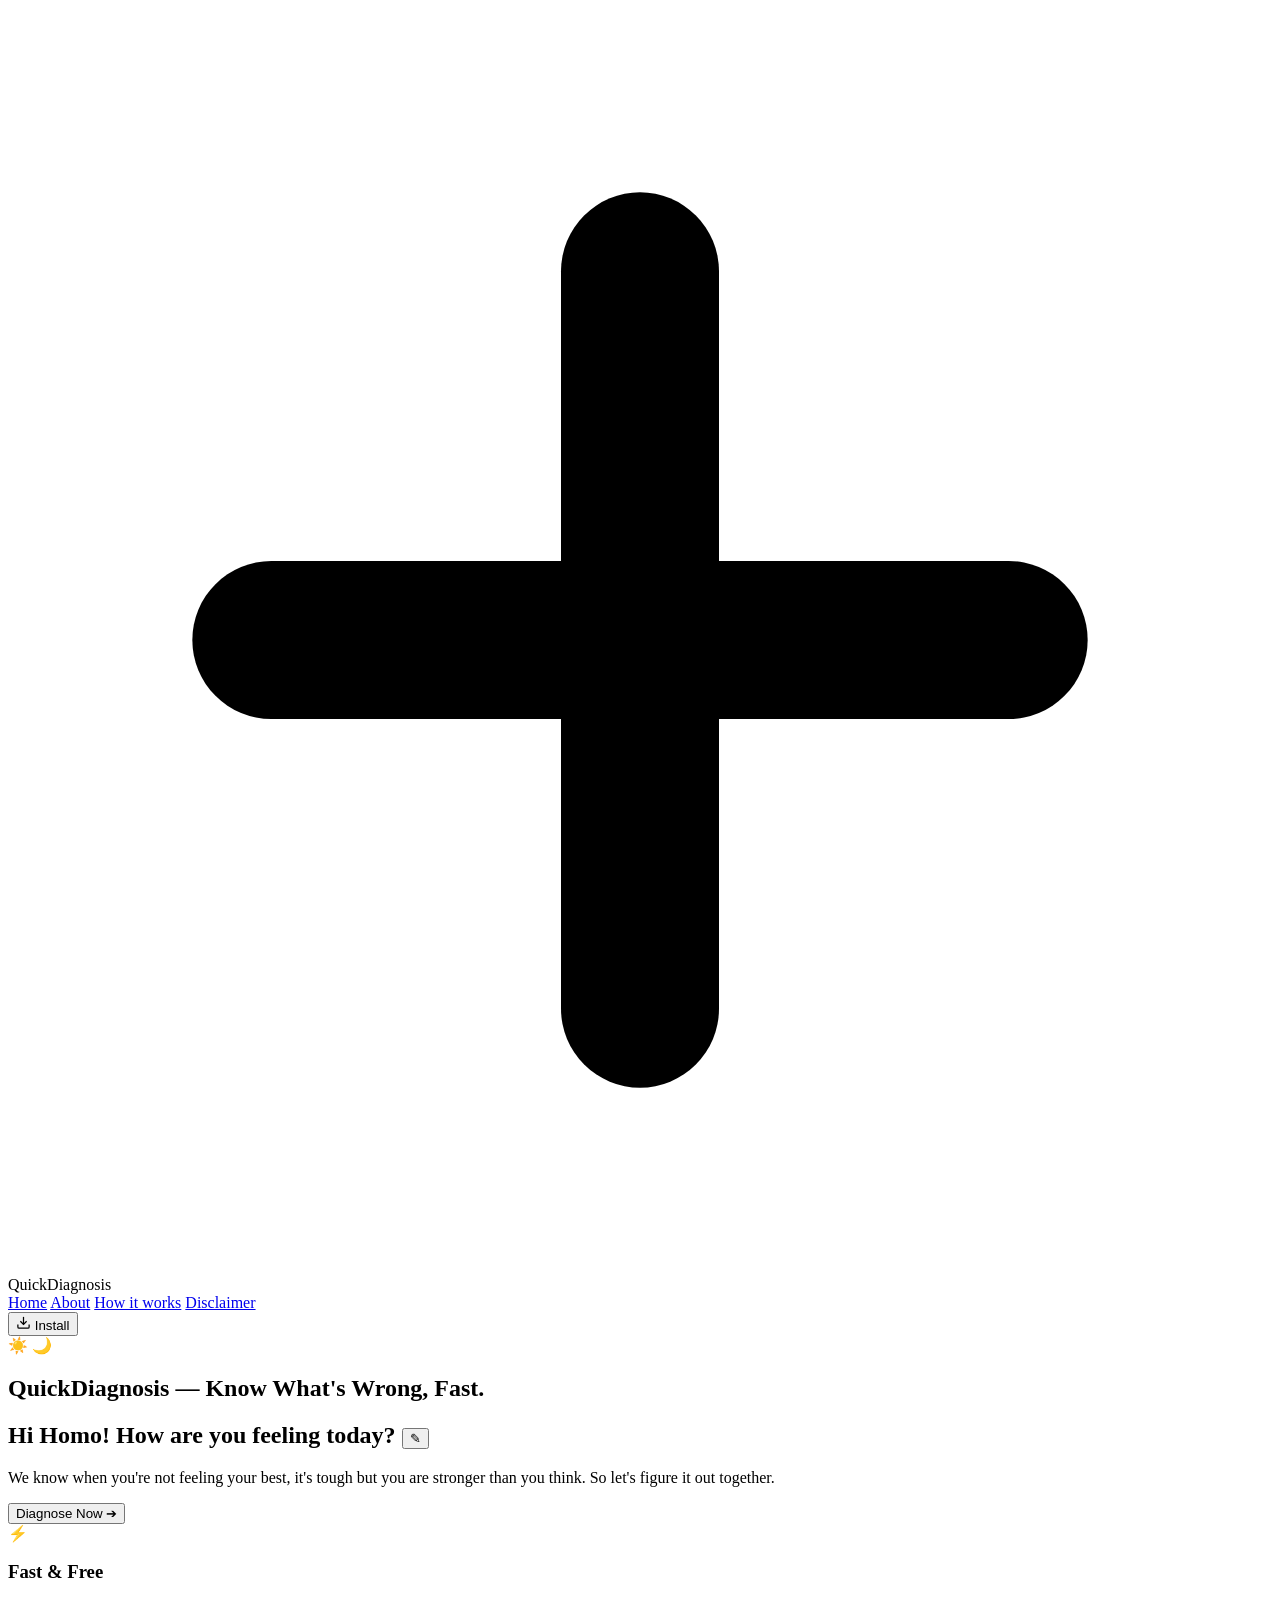
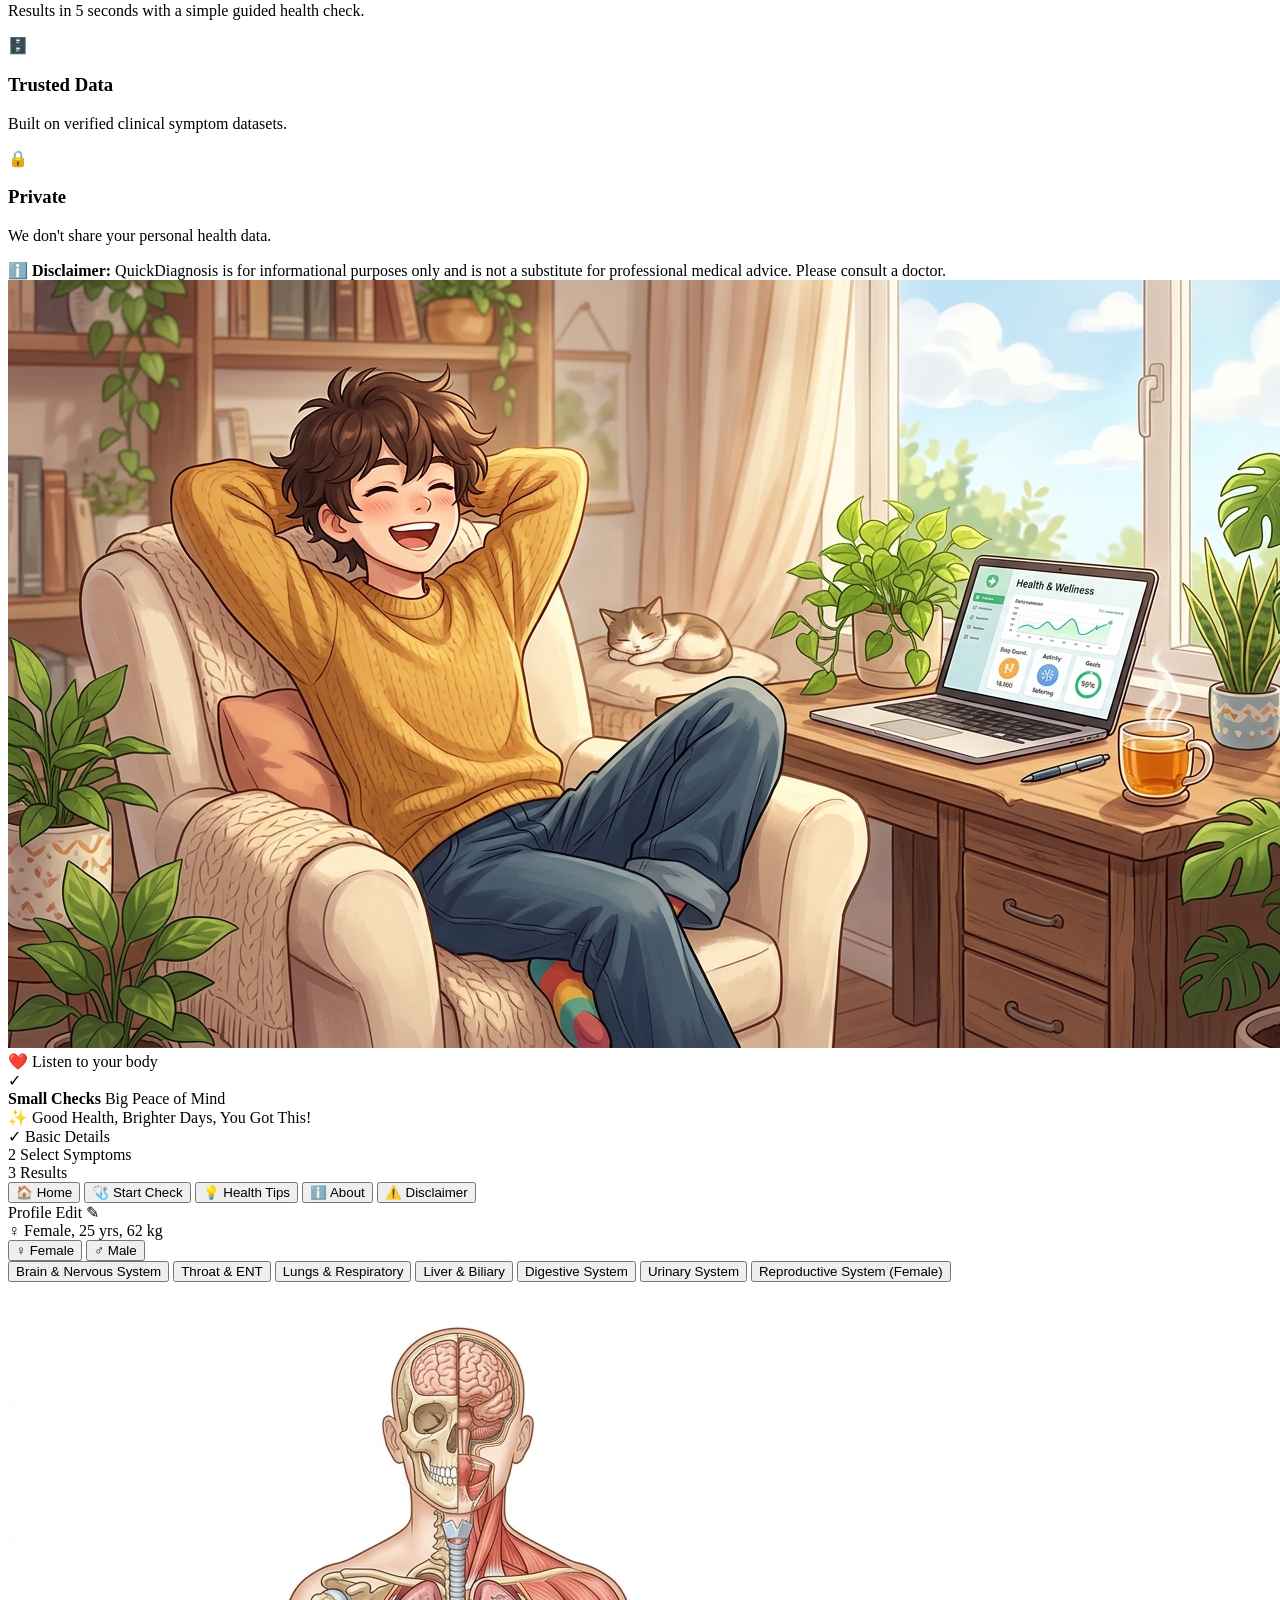
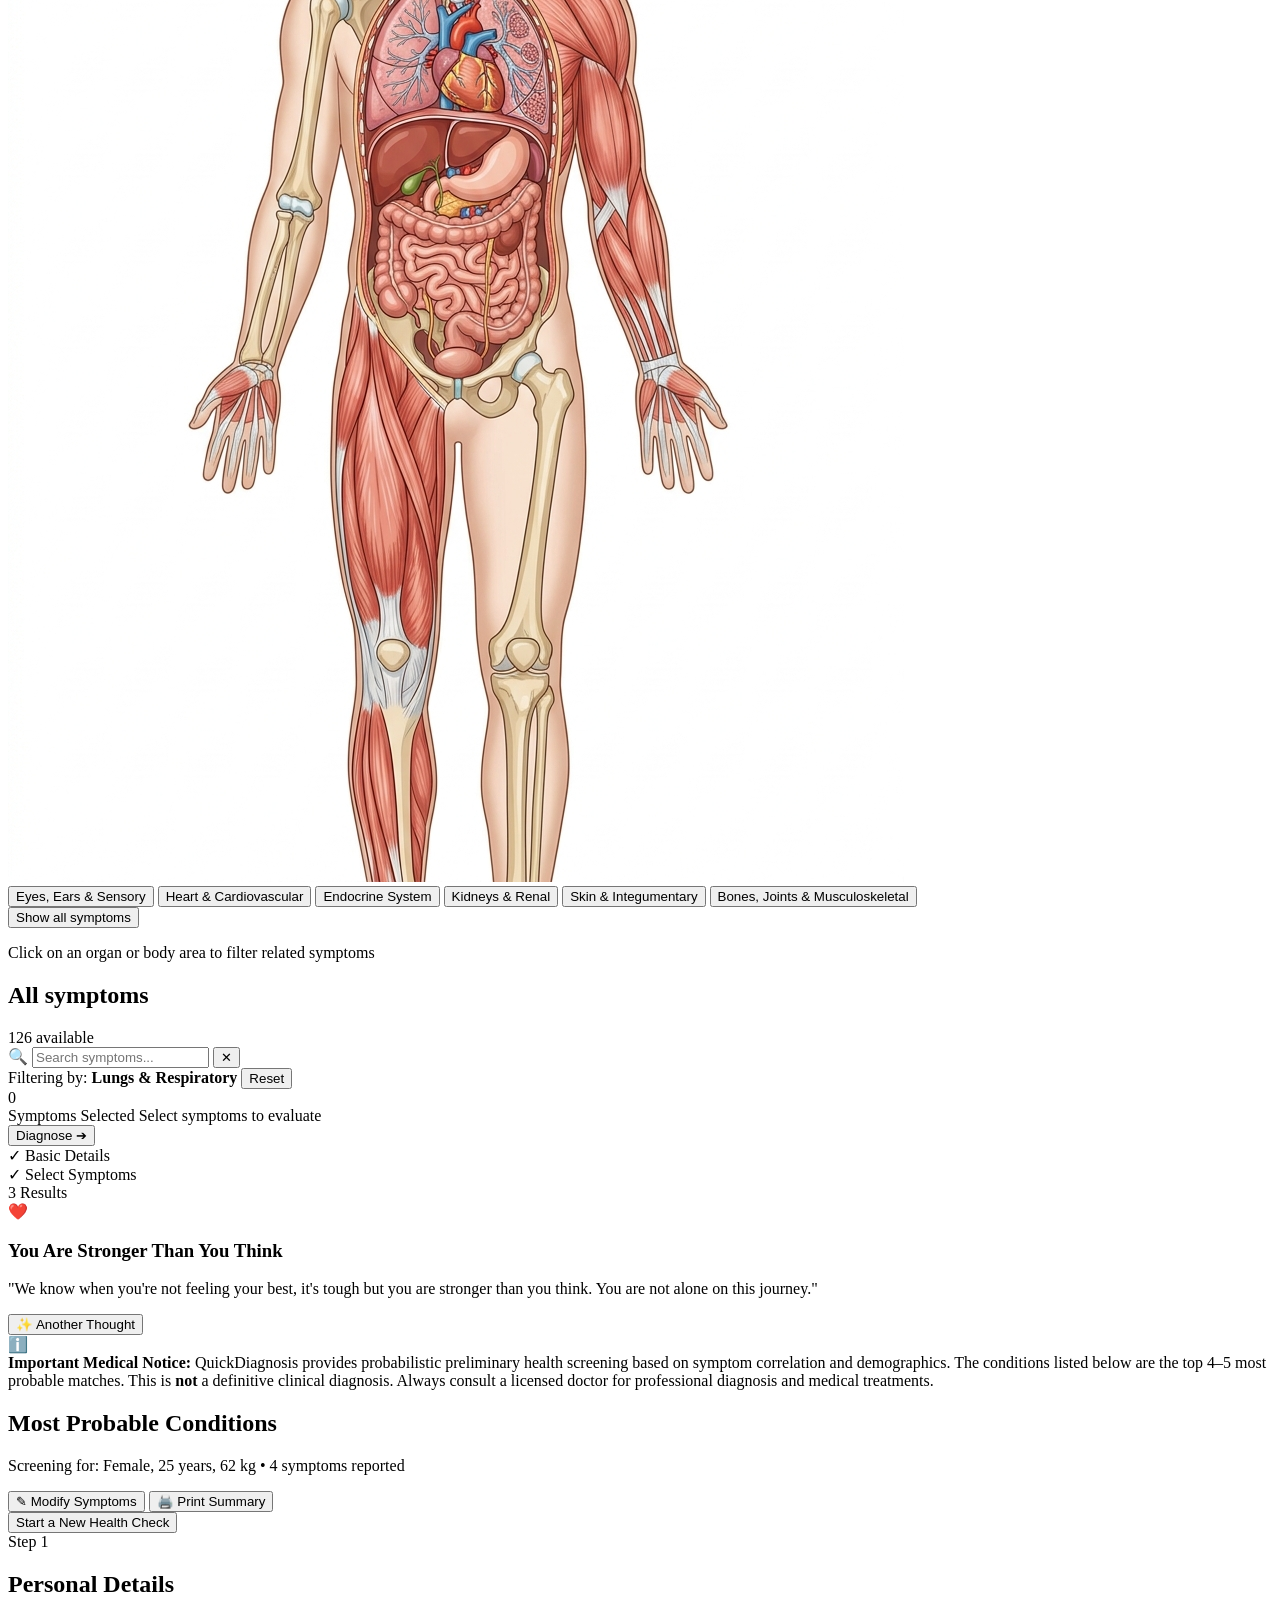
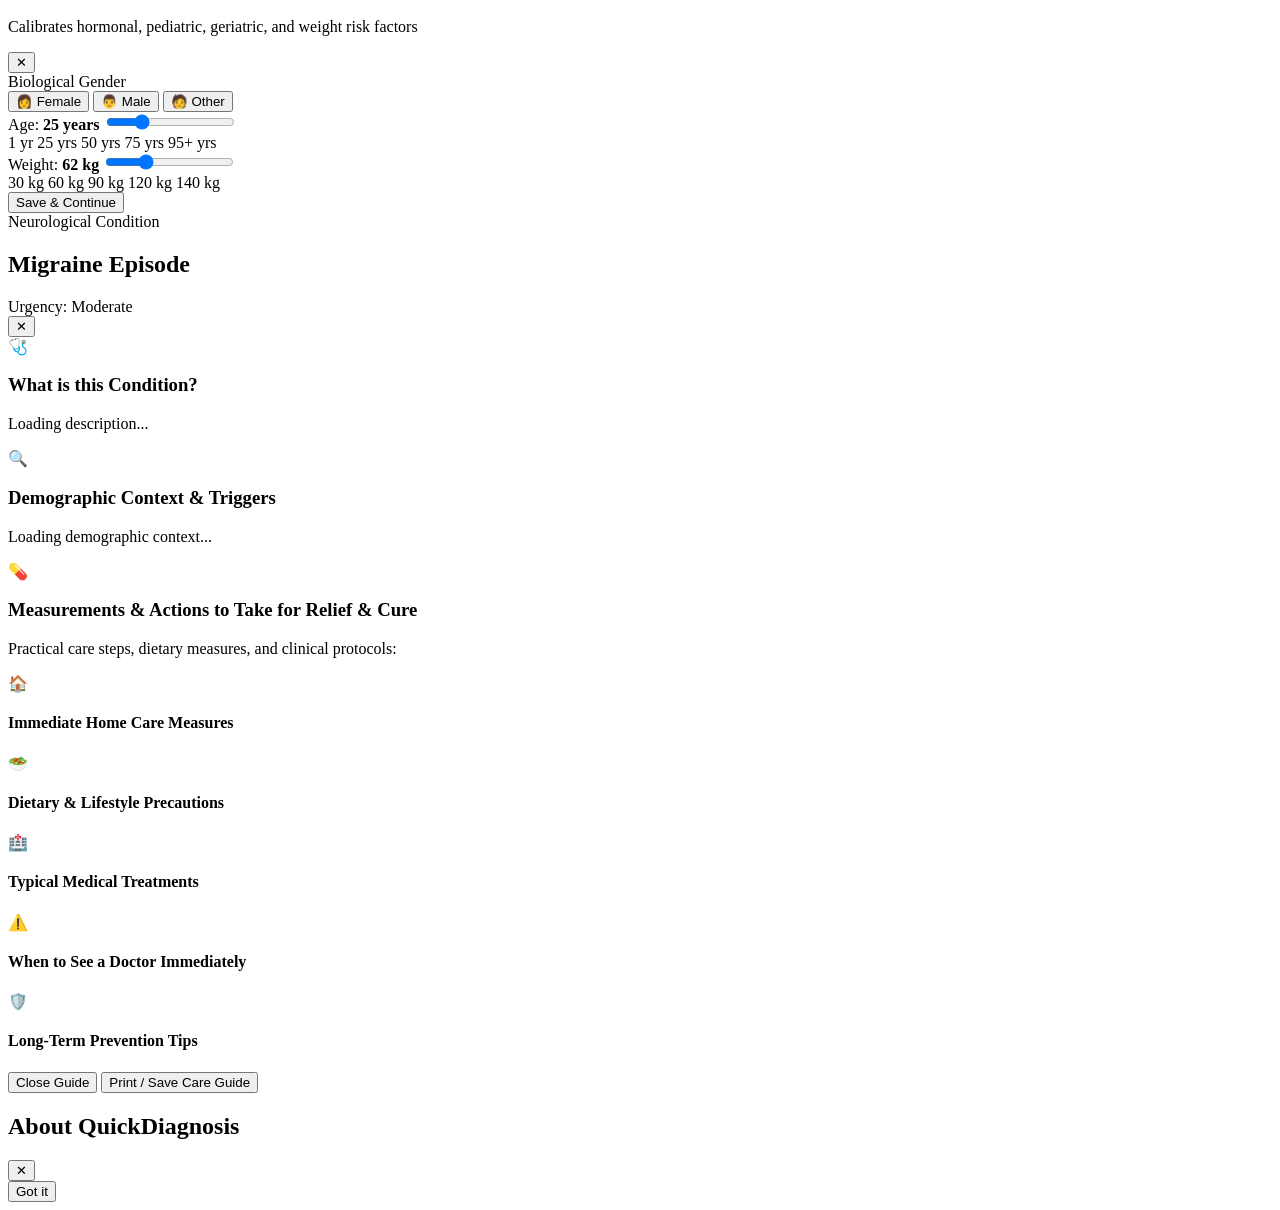
==== templates/index.html @ df9e4872 "Add files via upload" ====
<!DOCTYPE html>
<html lang="en" data-theme="light">
<head>
  <meta charset="UTF-8">
  <meta name="viewport" content="width=device-width, initial-scale=1.0, maximum-scale=5.0">
  <meta http-equiv="X-UA-Compatible" content="ie=edge">
  
  <title>QuickDiagnosis — Know What's Wrong, Fast.</title>
  <meta name="description" content="QuickDiagnosis is an intelligent medical diagnosis app. Interactive anatomical human body, guided symptom selection, and top probable health insights.">
  
  <!-- PWA & Mobile Web Capabilities -->
  <link rel="manifest" href="/manifest.json">
  <meta name="theme-color" content="#2563eb">
  <meta name="apple-mobile-web-app-capable" content="yes">
  <meta name="apple-mobile-web-app-status-bar-style" content="default">
  <link rel="apple-touch-icon" href="/static/icons/icon-192.png">
  <link rel="icon" type="image/svg+xml" href="/static/icons/icon.svg">

  <!-- Clean Modern Google Fonts -->
  <link rel="preconnect" href="https://fonts.googleapis.com">
  <link rel="preconnect" href="https://fonts.gstatic.com" crossorigin>
  <link href="https://fonts.googleapis.com/css2?family=Plus+Jakarta+Sans:wght@400;500;600;700;800&family=Outfit:wght@500;600;700;800&display=swap" rel="stylesheet">

  <!-- Core Stylesheet -->
  <link rel="stylesheet" href="/static/css/style.css">
</head>
<body>

  <!-- =========================================================================
       GLOBAL APP HEADER & NAVBAR (Matches top bar in screenshot)
       ========================================================================= -->
  <header class="app-navbar" id="app-navbar">
    <div class="navbar-inner">
      
      <!-- Brand Logo -->
      <div class="brand-group" onclick="app.showWelcomeView()">
        <div class="brand-cross">
          <svg viewBox="0 0 24 24" fill="none" stroke="currentColor" stroke-width="3" stroke-linecap="round" stroke-linejoin="round">
            <line x1="12" y1="5" x2="12" y2="19"></line>
            <line x1="5" y1="12" x2="19" y2="12"></line>
          </svg>
        </div>
        <span class="brand-name">QuickDiagnosis</span>
      </div>

      <!-- Navigation Links (Centered) -->
      <nav class="nav-links-centered" id="nav-links">
        <a href="#home" class="nav-link active" onclick="app.showWelcomeView(); return false;">Home</a>
        <a href="#about" class="nav-link" onclick="app.showInfoModal('about'); return false;">About</a>
        <a href="#how" class="nav-link" onclick="app.showInfoModal('how'); return false;">How it works</a>
        <a href="#disclaimer" class="nav-link" onclick="app.showInfoModal('disclaimer'); return false;">Disclaimer</a>
      </nav>

      <!-- Right Actions: PWA Install & Theme Switcher (Sun / Moon) -->
      <div class="nav-actions">
        <button id="pwa-install-btn" class="pwa-badge-btn hidden" aria-label="Install App">
          <svg viewBox="0 0 24 24" fill="none" stroke="currentColor" stroke-width="2" width="15" height="15">
            <path d="M21 15v4a2 2 0 0 1-2 2H5a2 2 0 0 1-2-2v-4"/>
            <polyline points="7 10 12 15 17 10"/>
            <line x1="12" y1="15" x2="12" y2="3"/>
          </svg>
          <span>Install</span>
        </button>

        <!-- Theme Toggle Pill: Sun / Moon (Matches screenshot toggle) -->
        <div class="theme-toggle-pill" id="theme-toggle" onclick="app.toggleTheme()" title="Switch Light / Dark Theme">
          <span class="toggle-icon sun-icon">☀️</span>
          <span class="toggle-icon moon-icon">🌙</span>
          <div class="toggle-slider"></div>
        </div>
      </div>

    </div>
  </header>

  <!-- =========================================================================
       VIEW 1: LANDING / WELCOME HERO (Matches Top-Left / Top-Right of Screenshot)
       ========================================================================= -->
  <section class="view-panel" id="view-welcome">
    <div class="hero-screen-container">
      
      <!-- Left Column: Copy, Greeting, Diagnose Button, Feature Cards & Disclaimer -->
      <div class="hero-left-col">
        
        <h1 class="hero-heading">
          <span class="heading-line1">QuickDiagnosis —</span>
          <span class="heading-line2">Know What's Wrong, Fast.</span>
        </h1>

        <div class="hero-greeting-block">
          <h2 class="hero-greeting-title">
            Hi <span id="user-display-name">there</span>! How are you feeling today?
            <button class="name-edit-icon" onclick="app.promptUserName()" title="Edit Name">✎</button>
          </h2>
          <p class="hero-empathetic-text">
            We know when you're not feeling your best, it's tough but you are stronger than you think. 
            So let's figure it out together.
          </p>
        </div>

        <div class="hero-cta-row">
          <button class="btn btn-hero-cta" onclick="app.startDiagnosis()">
            <span>Diagnose Now</span>
            <span class="cta-arrow">➔</span>
          </button>
        </div>

        <!-- 3 Feature Cards (⚡ Fast & Free | 🗄️ Trusted Data | 🔒 Private) -->
        <div class="feature-cards-row">
          <div class="feat-card">
            <div class="feat-icon-badge yellow-accent">⚡</div>
            <div class="feat-info">
              <h3 class="feat-title">Fast & Free</h3>
              <p class="feat-desc">Results in 5 seconds with a simple guided health check.</p>
            </div>
          </div>

          <div class="feat-card">
            <div class="feat-icon-badge blue-accent">🗄️</div>
            <div class="feat-info">
              <h3 class="feat-title">Trusted Data</h3>
              <p class="feat-desc">Built on verified clinical symptom datasets.</p>
            </div>
          </div>

          <div class="feat-card">
            <div class="feat-icon-badge teal-accent">🔒</div>
            <div class="feat-info">
              <h3 class="feat-title">Private</h3>
              <p class="feat-desc">We don't share your personal health data.</p>
            </div>
          </div>
        </div>

        <!-- Bottom Disclaimer Strip -->
        <div class="hero-disclaimer-strip">
          <span class="disclaimer-info-icon">ℹ️</span>
          <span><strong>Disclaimer:</strong> QuickDiagnosis is for informational purposes only and is not a substitute for professional medical advice. Please consult a doctor.</span>
        </div>

      </div>

      <!-- Right Column: Resting Person Illustration Card with Floating Badge Pills -->
      <div class="hero-right-col">
        <div class="hero-artwork-card">
          <img src="/static/images/hero_character.jpg" alt="Relaxed cheerful person resting at sunny desk by window" class="hero-artwork-img" id="hero-img">

          <!-- Floating Badges Matching Screenshot -->
          <div class="floating-badge top-right-badge">
            <span class="badge-emoji">❤️</span>
            <span class="badge-text">Listen to your body</span>
          </div>

          <div class="floating-badge bottom-left-badge">
            <span class="badge-check">✓</span>
            <div class="badge-multi-text">
              <strong>Small Checks</strong>
              <span>Big Peace of Mind</span>
            </div>
          </div>

          <!-- Window Card Affirmation Pill -->
          <div class="floating-badge window-quote-badge">
            <span class="quote-sparkle">✨</span>
            <span>Good Health, Brighter Days, You Got This!</span>
          </div>
        </div>
      </div>

    </div>
  </section>

  <!-- =========================================================================
       VIEW 2: DIAGNOSIS WORKSPACE (Matches Bottom-Left / Bottom-Right of Screenshot)
       ========================================================================= -->
  <section class="view-panel hidden" id="view-diagnosis">
    
    <!-- Top Stepper Bar (✓ Basic Details | 2 Select Symptoms | 3 Results) -->
    <div class="workspace-stepper-bar">
      <div class="stepper-track">
        <div class="step-node completed" id="nav-step-1" onclick="app.openBasicDetailsModal()">
          <span class="step-num">✓</span>
          <span class="step-text">Basic Details</span>
        </div>
        <div class="step-connector active" id="connector-1"></div>
        <div class="step-node active" id="nav-step-2">
          <span class="step-num">2</span>
          <span class="step-text">Select Symptoms</span>
        </div>
        <div class="step-connector" id="connector-2"></div>
        <div class="step-node" id="nav-step-3">
          <span class="step-num">3</span>
          <span class="step-text">Results</span>
        </div>
      </div>
    </div>

    <!-- 3-Column Dashboard Grid -->
    <div class="diagnosis-dashboard-layout">
      
      <!-- COLUMN 1: Left Navigation Menu (Matches screenshot) -->
      <aside class="sidebar-menu-col">
        <nav class="sidebar-nav">
          <button class="sidebar-item" onclick="app.showWelcomeView()">
            <span class="sb-icon">🏠</span>
            <span class="sb-label">Home</span>
          </button>
          
          <button class="sidebar-item active" onclick="app.showDiagnosisView()">
            <span class="sb-icon">🩺</span>
            <span class="sb-label">Start Check</span>
          </button>

          <button class="sidebar-item" onclick="app.showHealthTipsModal()">
            <span class="sb-icon">💡</span>
            <span class="sb-label">Health Tips</span>
          </button>

          <button class="sidebar-item" onclick="app.showInfoModal('about')">
            <span class="sb-icon">ℹ️</span>
            <span class="sb-label">About</span>
          </button>

          <button class="sidebar-item" onclick="app.showInfoModal('disclaimer')">
            <span class="sb-icon">⚠️</span>
            <span class="sb-label">Disclaimer</span>
          </button>
        </nav>

        <!-- Patient Demographics Pill in Sidebar -->
        <div class="sidebar-patient-summary" onclick="app.openBasicDetailsModal()" title="Click to change age, gender, or weight">
          <div class="patient-summary-header">
            <span class="summary-title">Profile</span>
            <span class="edit-link">Edit ✎</span>
          </div>
          <div class="patient-summary-values">
            <span id="sb-patient-gender">♀ Female</span>,
            <span id="sb-patient-age">25 yrs</span>,
            <span id="sb-patient-weight">62 kg</span>
          </div>
        </div>
      </aside>

      <!-- COLUMN 2: Center Anatomical Body with Callout Pin Badges -->
      <main class="anatomy-center-col">
        
        <!-- Gender Segmented Toggle (♀ Female | ♂ Male) -->
        <div class="gender-segmented-control">
          <button class="gender-tab active" id="tab-female" onclick="app.setGender('female')">
            <span>♀</span>
            <span>Female</span>
          </button>
          <button class="gender-tab" id="tab-male" onclick="app.setGender('male')">
            <span>♂</span>
            <span>Male</span>
          </button>
        </div>

        <!-- Anatomical Figure Stage with Left & Right Callout Tags -->
        <div class="anatomy-figure-stage" id="anatomy-stage">
          
          <!-- LEFT CALLOUT TAGS (Points to organs) -->
          <div class="callout-column callouts-left">
            <button class="organ-tag" data-system="nervous" onclick="app.filterBySystem('nervous')">
              <span>Brain &amp; Nervous System</span>
              <span class="tag-pin"></span>
            </button>

            <button class="organ-tag" data-system="throat_ent" onclick="app.filterBySystem('throat_ent')">
              <span>Throat &amp; ENT</span>
              <span class="tag-pin"></span>
            </button>

            <button class="organ-tag" data-system="respiratory" onclick="app.filterBySystem('respiratory')">
              <span>Lungs &amp; Respiratory</span>
              <span class="tag-pin"></span>
            </button>

            <button class="organ-tag" data-system="liver_biliary" onclick="app.filterBySystem('liver_biliary')">
              <span>Liver &amp; Biliary</span>
              <span class="tag-pin"></span>
            </button>

            <button class="organ-tag" data-system="digestive" onclick="app.filterBySystem('digestive')">
              <span>Digestive System</span>
              <span class="tag-pin"></span>
            </button>

            <button class="organ-tag" data-system="urinary" onclick="app.filterBySystem('urinary')">
              <span>Urinary System</span>
              <span class="tag-pin"></span>
            </button>

            <button class="organ-tag" data-system="reproductive" onclick="app.filterBySystem('reproductive')">
              <span id="repr-tag-label">Reproductive System (Female)</span>
              <span class="tag-pin"></span>
            </button>
          </div>

          <!-- CENTER MEDICAL ANATOMICAL ILLUSTRATION -->
          <div class="anatomy-image-wrapper">
            <img src="/static/images/anatomy_body.jpg" alt="Human Medical Anatomical Model with Organs, Skeleton and Muscles" class="anatomy-body-img" id="anatomy-body-img">
            
            <!-- Interactive Hotspot Overlays on Image -->
            <div class="body-click-target target-head" onclick="app.filterBySystem('nervous')" title="Brain & Head"></div>
            <div class="body-click-target target-chest" onclick="app.filterBySystem('respiratory')" title="Lungs & Respiratory"></div>
            <div class="body-click-target target-heart" onclick="app.filterBySystem('cardiovascular')" title="Heart & Cardiovascular"></div>
            <div class="body-click-target target-stomach" onclick="app.filterBySystem('digestive')" title="Digestive System"></div>
            <div class="body-click-target target-abdomen" onclick="app.filterBySystem('liver_biliary')" title="Liver & Biliary"></div>
            <div class="body-click-target target-pelvis" onclick="app.filterBySystem('urinary')" title="Urinary System"></div>
            <div class="body-click-target target-joints" onclick="app.filterBySystem('musculoskeletal')" title="Bones & Joints"></div>
          </div>

          <!-- RIGHT CALLOUT TAGS (Points to organs) -->
          <div class="callout-column callouts-right">
            <button class="organ-tag" data-system="sensory" onclick="app.filterBySystem('sensory')">
              <span class="tag-pin pin-left"></span>
              <span>Eyes, Ears &amp; Sensory</span>
            </button>

            <button class="organ-tag" data-system="cardiovascular" onclick="app.filterBySystem('cardiovascular')">
              <span class="tag-pin pin-left"></span>
              <span>Heart &amp; Cardiovascular</span>
            </button>

            <button class="organ-tag" data-system="endocrine" onclick="app.filterBySystem('endocrine')">
              <span class="tag-pin pin-left"></span>
              <span>Endocrine System</span>
            </button>

            <button class="organ-tag" data-system="kidneys_renal" onclick="app.filterBySystem('kidneys_renal')">
              <span class="tag-pin pin-left"></span>
              <span>Kidneys &amp; Renal</span>
            </button>

            <button class="organ-tag" data-system="skin" onclick="app.filterBySystem('skin')">
              <span class="tag-pin pin-left"></span>
              <span>Skin &amp; Integumentary</span>
            </button>

            <button class="organ-tag" data-system="musculoskeletal" onclick="app.filterBySystem('musculoskeletal')">
              <span class="tag-pin pin-left"></span>
              <span>Bones, Joints &amp; Musculoskeletal</span>
            </button>
          </div>

        </div>

        <!-- Bottom Action Button & Subtitle (Matches screenshot) -->
        <div class="anatomy-bottom-actions">
          <button class="btn btn-show-all" onclick="app.showAllSymptoms()">
            Show all symptoms
          </button>
          <p class="anatomy-hint-text">
            Click on an organ or body area to filter related symptoms
          </p>
        </div>

      </main>

      <!-- COLUMN 3: Right Sidebar — Symptoms Catalog, Search & Accordions -->
      <aside class="symptoms-catalog-col">
        
        <!-- Header: Title & Total Count (Matches screenshot) -->
        <div class="catalog-header-row">
          <h2 class="catalog-title">All symptoms</h2>
          <span class="available-count-tag" id="total-symptoms-count">126 available</span>
        </div>

        <!-- Search Bar with Magnifying Glass -->
        <div class="symptom-search-box">
          <span class="search-glass-icon">🔍</span>
          <input type="text" id="symptom-search-input" placeholder="Search symptoms..." oninput="app.onSearchInput(this.value)">
          <button class="clear-search-btn hidden" id="clear-search-btn" onclick="app.clearSearch()">✕</button>
        </div>

        <!-- Active Filter Indicator if Organ is Selected -->
        <div class="filter-active-bar hidden" id="filter-active-bar">
          <span>Filtering by: <strong id="filter-system-name">Lungs &amp; Respiratory</strong></span>
          <button class="reset-filter-link" onclick="app.showAllSymptoms()">Reset</button>
        </div>

        <!-- Accordions Container (General, Skin, Respiratory, etc.) -->
        <div class="symptom-accordions-list" id="symptom-accordions-list">
          <!-- Dynamically populated via app.js -->
        </div>

        <!-- Sticky Bottom Selected Counter & Analyze Button -->
        <div class="selected-summary-drawer" id="selected-summary-drawer">
          <div class="drawer-left">
            <span class="drawer-count-badge" id="selected-count-badge">0</span>
            <div class="drawer-count-text">
              <span class="bold">Symptoms Selected</span>
              <span class="drawer-hint">Select symptoms to evaluate</span>
            </div>
          </div>
          <button class="btn btn-analyze-now" id="btn-analyze" onclick="app.submitDiagnosis()">
            <span>Diagnose</span>
            <span>➔</span>
          </button>
        </div>

      </aside>

    </div>
  </section>

  <!-- =========================================================================
       VIEW 3: RESULTS (Top 4-5 Probable Diseases)
       ========================================================================= -->
  <section class="view-panel hidden" id="view-results">
    <div class="results-screen-wrapper">
      
      <!-- Stepper at Top of Results -->
      <div class="workspace-stepper-bar">
        <div class="stepper-track">
          <div class="step-node completed" onclick="app.openBasicDetailsModal()">
            <span class="step-num">✓</span>
            <span class="step-text">Basic Details</span>
          </div>
          <div class="step-connector completed"></div>
          <div class="step-node completed" onclick="app.showDiagnosisView()">
            <span class="step-num">✓</span>
            <span class="step-text">Select Symptoms</span>
          </div>
          <div class="step-connector active"></div>
          <div class="step-node active">
            <span class="step-num">3</span>
            <span class="step-text">Results</span>
          </div>
        </div>
      </div>

      <!-- Empathetic Motivational Banner -->
      <div class="motivational-card-banner">
        <div class="motivational-icon-wrap">❤️</div>
        <div class="motivational-copy">
          <h3 class="motivational-title">You Are Stronger Than You Think</h3>
          <p class="motivational-quote-text" id="results-quote-text">
            "We know when you're not feeling your best, it's tough but you are stronger than you think. You are not alone on this journey."
          </p>
        </div>
        <button class="btn btn-ghost-affirmation" onclick="app.refreshAffirmation()">
          ✨ Another Thought
        </button>
      </div>

      <!-- Medical Disclaimer Notice -->
      <div class="medical-alert-banner">
        <span class="alert-symbol">ℹ️</span>
        <div class="alert-desc">
          <strong>Important Medical Notice:</strong>
          <span>
            QuickDiagnosis provides probabilistic preliminary health screening based on symptom correlation and demographics. 
            The conditions listed below are the top 4–5 most probable matches. This is <strong>not</strong> a definitive clinical diagnosis. 
            Always consult a licensed doctor for professional diagnosis and medical treatments.
          </span>
        </div>
      </div>

      <!-- Results Header & Action Bar -->
      <div class="results-top-bar">
        <div>
          <h2 class="results-main-title">Most Probable Conditions</h2>
          <p class="results-subtitle" id="results-patient-summary">
            Screening for: Female, 25 years, 62 kg • 4 symptoms reported
          </p>
        </div>
        <div class="results-action-buttons">
          <button class="btn btn-secondary-outline" onclick="app.showDiagnosisView()">
            ✎ Modify Symptoms
          </button>
          <button class="btn btn-secondary-outline" onclick="window.print()">
            🖨️ Print Summary
          </button>
        </div>
      </div>

      <!-- Top 4-5 Probable Diseases List -->
      <div class="probable-diseases-grid" id="probable-diseases-grid">
        <!-- Rendered dynamically -->
      </div>

      <!-- Restart Check Button -->
      <div class="results-restart-footer">
        <button class="btn btn-hero-cta" onclick="app.showWelcomeView()">
          <span>Start a New Health Check</span>
        </button>
      </div>

    </div>
  </section>

  <!-- =========================================================================
       MODAL: BASIC DETAILS (Gender, Age, Weight)
       ========================================================================= -->
  <div class="app-modal-backdrop hidden" id="modal-basic-details" role="dialog" aria-modal="true">
    <div class="app-modal-card">
      <div class="modal-card-header">
        <div class="modal-header-info">
          <span class="step-pill">Step 1</span>
          <h2 class="modal-title">Personal Details</h2>
          <p class="modal-subtitle">Calibrates hormonal, pediatric, geriatric, and weight risk factors</p>
        </div>
        <button class="modal-close-cross" onclick="app.closeBasicDetailsModal()">✕</button>
      </div>

      <div class="modal-card-body">
        
        <!-- Biological Gender -->
        <div class="input-field-group">
          <label class="field-label">Biological Gender</label>
          <div class="gender-card-options">
            <button class="gender-opt-btn active" id="modal-gender-female" onclick="app.modalSelectGender('female')">
              <span class="gender-opt-icon">👩</span>
              <span class="gender-opt-title">Female</span>
            </button>
            <button class="gender-opt-btn" id="modal-gender-male" onclick="app.modalSelectGender('male')">
              <span class="gender-opt-icon">👨</span>
              <span class="gender-opt-title">Male</span>
            </button>
            <button class="gender-opt-btn" id="modal-gender-other" onclick="app.modalSelectGender('other')">
              <span class="gender-opt-icon">🧑</span>
              <span class="gender-opt-title">Other</span>
            </button>
          </div>
        </div>

        <!-- Age Picker -->
        <div class="input-field-group">
          <label class="field-label">Age: <strong class="accent-val" id="modal-age-display">25 years</strong></label>
          <input type="range" id="modal-age-range" min="1" max="95" value="25" class="styled-range-input" oninput="app.modalOnAgeChange(this.value)">
          <div class="range-milestones">
            <span>1 yr</span>
            <span>25 yrs</span>
            <span>50 yrs</span>
            <span>75 yrs</span>
            <span>95+ yrs</span>
          </div>
        </div>

        <!-- Weight Picker -->
        <div class="input-field-group">
          <label class="field-label">Weight: <strong class="accent-val" id="modal-weight-display">62 kg</strong></label>
          <input type="range" id="modal-weight-range" min="30" max="140" value="62" class="styled-range-input" oninput="app.modalOnWeightChange(this.value)">
          <div class="range-milestones">
            <span>30 kg</span>
            <span>60 kg</span>
            <span>90 kg</span>
            <span>120 kg</span>
            <span>140 kg</span>
          </div>
        </div>

      </div>

      <div class="modal-card-footer">
        <button class="btn btn-hero-cta" onclick="app.saveBasicDetailsModal()">
          <span>Save &amp; Continue</span>
        </button>
      </div>
    </div>
  </div>

  <!-- =========================================================================
       MODAL: DISEASE IN-DEPTH GUIDE & CURING MEASURES (Core Requirement)
       ========================================================================= -->
  <div class="app-modal-backdrop hidden" id="modal-disease-detail" role="dialog" aria-modal="true">
    <div class="app-modal-card modal-large">
      <div class="modal-card-header">
        <div class="modal-header-info">
          <span class="badge-system-cat" id="detail-category-badge">Neurological Condition</span>
          <h2 class="modal-title" id="detail-disease-name">Migraine Episode</h2>
          <span class="urgency-badge" id="detail-urgency-badge">Urgency: Moderate</span>
        </div>
        <button class="modal-close-cross" onclick="app.closeDiseaseDetailModal()">✕</button>
      </div>

      <div class="modal-card-body scrollable">
        
        <!-- 1. What is this condition? -->
        <div class="guide-block">
          <div class="guide-block-title">
            <span>🩺</span>
            <h3>What is this Condition?</h3>
          </div>
          <p class="guide-text" id="detail-description">
            Loading description...
          </p>
        </div>

        <!-- 2. Demographic Rationale -->
        <div class="guide-block demographic-note-block">
          <div class="guide-block-title">
            <span>🔍</span>
            <h3>Demographic Context &amp; Triggers</h3>
          </div>
          <p class="guide-text" id="detail-demographic-risk">
            Loading demographic context...
          </p>
        </div>

        <!-- 3. Action Pillars for Relief & Curing Measures -->
        <div class="guide-block">
          <div class="guide-block-title">
            <span>💊</span>
            <h3>Measurements &amp; Actions to Take for Relief &amp; Cure</h3>
          </div>
          <p class="guide-subtext" id="detail-overview-text">
            Practical care steps, dietary measures, and clinical protocols:
          </p>

          <div class="cures-grid-2x2">
            
            <!-- Immediate Home Measures -->
            <div class="cure-card home-card">
              <div class="cure-card-head">
                <span>🏠</span>
                <h4>Immediate Home Care Measures</h4>
              </div>
              <ul class="cure-bullets" id="detail-home-list"></ul>
            </div>

            <!-- Dietary & Lifestyle -->
            <div class="cure-card diet-card">
              <div class="cure-card-head">
                <span>🥗</span>
                <h4>Dietary &amp; Lifestyle Precautions</h4>
              </div>
              <ul class="cure-bullets" id="detail-diet-list"></ul>
            </div>

            <!-- Medical Treatments -->
            <div class="cure-card med-card">
              <div class="cure-card-head">
                <span>🏥</span>
                <h4>Typical Medical Treatments</h4>
              </div>
              <ul class="cure-bullets" id="detail-med-list"></ul>
            </div>

            <!-- When to See Doctor (Red Flags) -->
            <div class="cure-card warn-card">
              <div class="cure-card-head">
                <span>⚠️</span>
                <h4>When to See a Doctor Immediately</h4>
              </div>
              <ul class="cure-bullets" id="detail-warn-list"></ul>
            </div>

          </div>

          <!-- Long-term prevention -->
          <div class="prevention-strip">
            <div class="prevention-title">
              <span>🛡️</span>
              <h4>Long-Term Prevention Tips</h4>
            </div>
            <ul class="prevention-bullets" id="detail-prev-list"></ul>
          </div>
        </div>

      </div>

      <div class="modal-card-footer">
        <button class="btn btn-secondary-outline" onclick="app.closeDiseaseDetailModal()">
          Close Guide
        </button>
        <button class="btn btn-hero-cta" onclick="window.print()">
          Print / Save Care Guide
        </button>
      </div>
    </div>
  </div>

  <!-- =========================================================================
       MODAL: ABOUT / HOW IT WORKS / DISCLAIMER
       ========================================================================= -->
  <div class="app-modal-backdrop hidden" id="modal-info" role="dialog" aria-modal="true">
    <div class="app-modal-card">
      <div class="modal-card-header">
        <div class="modal-header-info">
          <h2 class="modal-title" id="info-modal-title">About QuickDiagnosis</h2>
        </div>
        <button class="modal-close-cross" onclick="app.closeInfoModal()">✕</button>
      </div>
      <div class="modal-card-body" id="info-modal-content">
        <!-- Content inserted dynamically -->
      </div>
      <div class="modal-card-footer">
        <button class="btn btn-hero-cta" onclick="app.closeInfoModal()">Got it</button>
      </div>
    </div>
  </div>

  <!-- Core JavaScript -->
  <script src="/static/js/app.js"></script>
</body>
</html>
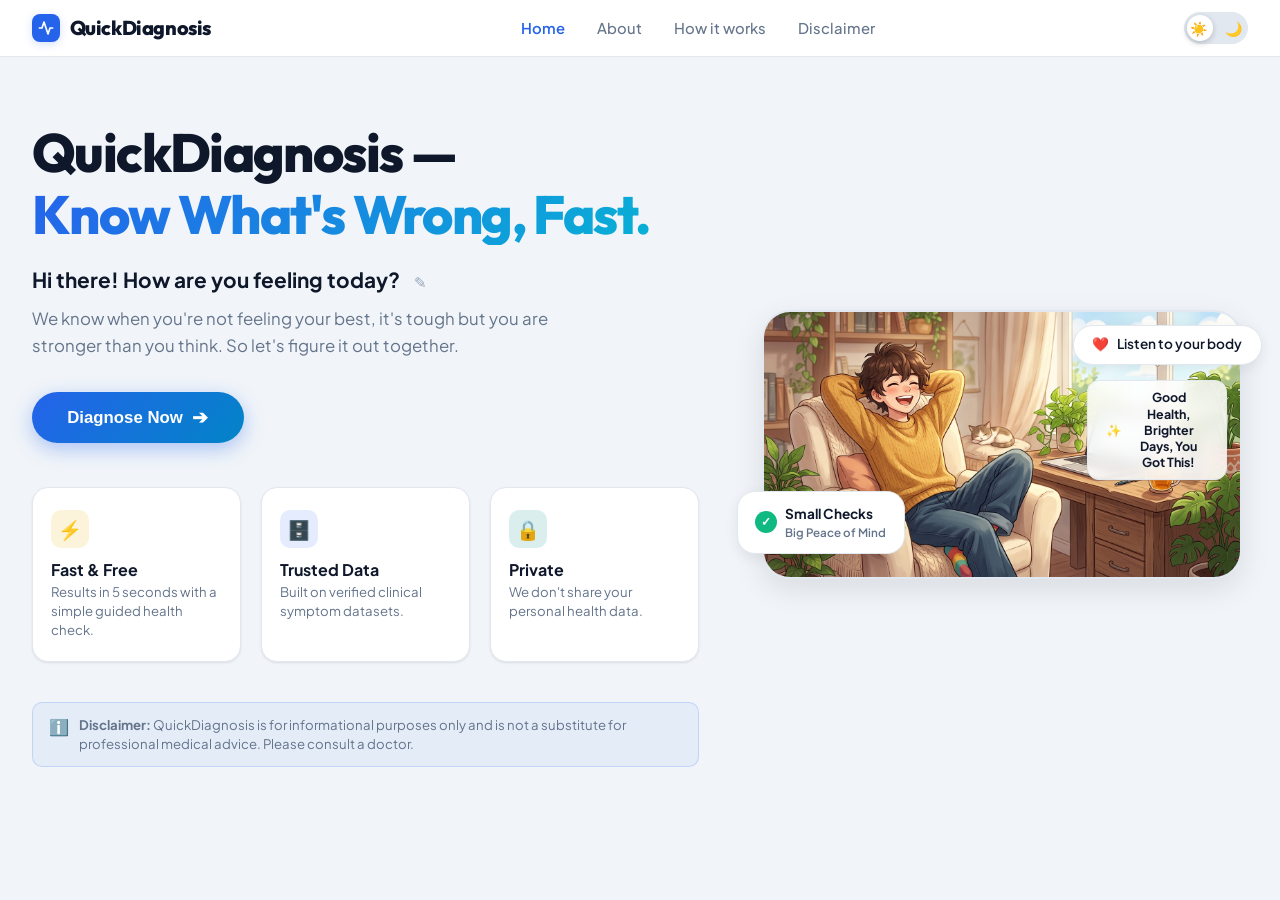
==== commit ec76802a: "Add files via upload" ====
--- a/templates/index.html
+++ b/templates/index.html
@@ -22,7 +22,7 @@
   <link href="https://fonts.googleapis.com/css2?family=Plus+Jakarta+Sans:wght@400;500;600;700;800&family=Outfit:wght@500;600;700;800&display=swap" rel="stylesheet">
 
   <!-- Core Stylesheet -->
-  <link rel="stylesheet" href="/static/css/style.css">
+  <link rel="stylesheet" href="/static/style.css">
 </head>
 <body>
 
@@ -32,12 +32,11 @@
   <header class="app-navbar" id="app-navbar">
     <div class="navbar-inner">
       
-      <!-- Brand Logo -->
+      <!-- Brand Logo (ECG / Pulse Graph Icon matching download app icon) -->
       <div class="brand-group" onclick="app.showWelcomeView()">
-        <div class="brand-cross">
-          <svg viewBox="0 0 24 24" fill="none" stroke="currentColor" stroke-width="3" stroke-linecap="round" stroke-linejoin="round">
-            <line x1="12" y1="5" x2="12" y2="19"></line>
-            <line x1="5" y1="12" x2="19" y2="12"></line>
+        <div class="brand-cross" title="QuickDiagnosis Home">
+          <svg viewBox="0 0 24 24" fill="none" stroke="currentColor" stroke-width="2.5" stroke-linecap="round" stroke-linejoin="round">
+            <polyline points="22 12 18 12 15 21 9 3 6 12 2 12"></polyline>
           </svg>
         </div>
         <span class="brand-name">QuickDiagnosis</span>
@@ -171,14 +170,122 @@
   </section>
 
   <!-- =========================================================================
-       VIEW 2: DIAGNOSIS WORKSPACE (Matches Bottom-Left / Bottom-Right of Screenshot)
+       VIEW 2: STEP 1 - PERSONAL DETAILS (Asked FIRST before symptom selection)
+       ========================================================================= -->
+  <section class="view-panel hidden" id="view-step1">
+    
+    <!-- Top Stepper Bar (1 Basic Details [Active] | 2 Select Symptoms | 3 Results) -->
+    <div class="workspace-stepper-bar">
+      <div class="stepper-track">
+        <div class="step-node active" id="step1-node-1">
+          <span class="step-num">1</span>
+          <span class="step-text">Basic Details</span>
+        </div>
+        <div class="step-connector" id="step1-conn-1"></div>
+        <div class="step-node" id="step1-node-2">
+          <span class="step-num">2</span>
+          <span class="step-text">Select Symptoms</span>
+        </div>
+        <div class="step-connector" id="step1-conn-2"></div>
+        <div class="step-node" id="step1-node-3">
+          <span class="step-num">3</span>
+          <span class="step-text">Results</span>
+        </div>
+      </div>
+    </div>
+
+    <div class="step1-card-container">
+      <div class="step1-card">
+        <div class="step1-card-header">
+          <span class="step-pill">Step 1 of 3</span>
+          <h2 class="step1-title">Tell Us About Yourself</h2>
+          <p class="step1-subtitle">
+            QuickDiagnosis personalizes clinical risk factors and adapts the anatomical body model to your personal profile.
+          </p>
+        </div>
+
+        <div class="step1-card-body">
+          
+          <!-- Biological Gender -->
+          <div class="input-field-group">
+            <label class="field-label">Biological Gender</label>
+            <div class="gender-card-options">
+              <button type="button" class="gender-opt-btn active" id="step1-gender-female" onclick="app.step1SelectGender('female')">
+                <span class="gender-opt-icon">👩</span>
+                <span class="gender-opt-title">Female</span>
+                <span class="gender-opt-desc">Hormonal &amp; reproductive profile</span>
+              </button>
+              <button type="button" class="gender-opt-btn" id="step1-gender-male" onclick="app.step1SelectGender('male')">
+                <span class="gender-opt-icon">👨</span>
+                <span class="gender-opt-title">Male</span>
+                <span class="gender-opt-desc">Hormonal &amp; reproductive profile</span>
+              </button>
+              <button type="button" class="gender-opt-btn" id="step1-gender-other" onclick="app.step1SelectGender('other')">
+                <span class="gender-opt-icon">🧑</span>
+                <span class="gender-opt-title">Other</span>
+                <span class="gender-opt-desc">Inclusive standard screening</span>
+              </button>
+            </div>
+          </div>
+
+          <!-- Age Picker -->
+          <div class="input-field-group">
+            <label class="field-label">
+              <span>Your Age</span>
+              <strong class="accent-val" id="step1-age-display">25 years</strong>
+            </label>
+            <input type="range" id="step1-age-range" min="1" max="95" value="25" class="styled-range-input" oninput="app.step1OnAgeChange(this.value)">
+            <div class="range-milestones">
+              <span>1 yr</span>
+              <span>25 yrs</span>
+              <span>50 yrs</span>
+              <span>75 yrs</span>
+              <span>95+ yrs</span>
+            </div>
+          </div>
+
+          <!-- Weight Picker -->
+          <div class="input-field-group">
+            <label class="field-label">
+              <span>Your Weight</span>
+              <strong class="accent-val" id="step1-weight-display">62 kg</strong>
+            </label>
+            <input type="range" id="step1-weight-range" min="30" max="140" value="62" class="styled-range-input" oninput="app.step1OnWeightChange(this.value)">
+            <div class="range-milestones">
+              <span>30 kg</span>
+              <span>60 kg</span>
+              <span>90 kg</span>
+              <span>120 kg</span>
+              <span>140 kg</span>
+            </div>
+          </div>
+
+        </div>
+
+        <div class="step1-card-footer">
+          <button type="button" class="btn btn-secondary-outline" onclick="app.showWelcomeView()">
+            Back to Home
+          </button>
+          <button type="button" class="btn btn-hero-cta" onclick="app.completeStep1AndProceed()">
+            <span>Next: Select Symptoms</span>
+            <span class="cta-arrow">➔</span>
+          </button>
+        </div>
+
+      </div>
+    </div>
+
+  </section>
+
+  <!-- =========================================================================
+       VIEW 3: DIAGNOSIS WORKSPACE (Interactive Anatomical Body & Symptoms)
        ========================================================================= -->
   <section class="view-panel hidden" id="view-diagnosis">
     
     <!-- Top Stepper Bar (✓ Basic Details | 2 Select Symptoms | 3 Results) -->
     <div class="workspace-stepper-bar">
       <div class="stepper-track">
-        <div class="step-node completed" id="nav-step-1" onclick="app.openBasicDetailsModal()">
+        <div class="step-node completed" id="nav-step-1" onclick="app.showStep1View()" title="Back to Step 1">
           <span class="step-num">✓</span>
           <span class="step-text">Basic Details</span>
         </div>
@@ -228,7 +335,7 @@
         </nav>
 
         <!-- Patient Demographics Pill in Sidebar -->
-        <div class="sidebar-patient-summary" onclick="app.openBasicDetailsModal()" title="Click to change age, gender, or weight">
+        <div class="sidebar-patient-summary" onclick="app.showStep1View()" title="Click to change age, gender, or weight">
           <div class="patient-summary-header">
             <span class="summary-title">Profile</span>
             <span class="edit-link">Edit ✎</span>
@@ -414,7 +521,7 @@
       <!-- Stepper at Top of Results -->
       <div class="workspace-stepper-bar">
         <div class="stepper-track">
-          <div class="step-node completed" onclick="app.openBasicDetailsModal()">
+          <div class="step-node completed" onclick="app.showStep1View()" title="Back to Step 1">
             <span class="step-num">✓</span>
             <span class="step-text">Basic Details</span>
           </div>
--- a/static/style.css
+++ b/static/style.css
@@ -0,0 +1,2054 @@
+/* ==========================================================================
+   QuickDiagnosis - Complete Theme Stylesheet (Light & Dark Mode)
+   Exactly matches the design in the user reference image
+   ========================================================================== */
+
+/* --------------------------------------------------------------------------
+   Design Tokens & Themes
+   -------------------------------------------------------------------------- */
+:root,
+[data-theme="light"] {
+  --bg-app: #f1f5f9;
+  --bg-card: #ffffff;
+  --bg-card-subtle: #f8fafc;
+  --bg-header: rgba(255, 255, 255, 0.95);
+  --bg-sidebar: #f8fafc;
+  --bg-input: #ffffff;
+  --bg-chip: #ffffff;
+  --bg-chip-hover: #f1f5f9;
+  
+  --primary: #2563eb;
+  --primary-hover: #1d4ed8;
+  --primary-light: #dbeafe;
+  --primary-glow: rgba(37, 99, 235, 0.2);
+  --accent-cyan: #0284c7;
+
+  --text-main: #0f172a;
+  --text-muted: #64748b;
+  --text-dim: #94a3b8;
+  
+  --border-color: #e2e8f0;
+  --border-focus: #2563eb;
+  
+  --shadow-sm: 0 1px 3px rgba(0, 0, 0, 0.06), 0 1px 2px rgba(0, 0, 0, 0.04);
+  --shadow-md: 0 4px 14px rgba(0, 0, 0, 0.07);
+  --shadow-lg: 0 10px 30px rgba(0, 0, 0, 0.1);
+
+  --font-family: 'Plus Jakarta Sans', -apple-system, BlinkMacSystemFont, sans-serif;
+  --font-display: 'Outfit', sans-serif;
+}
+
+[data-theme="dark"] {
+  --bg-app: #080e1a;
+  --bg-card: #0f172a;
+  --bg-card-subtle: #1e293b;
+  --bg-header: rgba(8, 14, 26, 0.92);
+  --bg-sidebar: #0b1325;
+  --bg-input: #1e293b;
+  --bg-chip: #1e293b;
+  --bg-chip-hover: #334155;
+
+  --primary: #38bdf8;
+  --primary-hover: #0284c7;
+  --primary-light: rgba(56, 189, 248, 0.15);
+  --primary-glow: rgba(56, 189, 248, 0.3);
+  --accent-cyan: #38bdf8;
+
+  --text-main: #f8fafc;
+  --text-muted: #94a3b8;
+  --text-dim: #64748b;
+
+  --border-color: rgba(148, 163, 184, 0.14);
+  --border-focus: #38bdf8;
+
+  --shadow-sm: 0 2px 6px rgba(0, 0, 0, 0.3);
+  --shadow-md: 0 6px 20px rgba(0, 0, 0, 0.45);
+  --shadow-lg: 0 16px 40px rgba(0, 0, 0, 0.6);
+}
+
+/* Base Reset */
+*, *::before, *::after {
+  box-sizing: border-box;
+  margin: 0;
+  padding: 0;
+}
+
+html, body {
+  font-family: var(--font-family);
+  background-color: var(--bg-app);
+  color: var(--text-main);
+  min-height: 100vh;
+  transition: background-color 0.25s ease, color 0.25s ease;
+  line-height: 1.5;
+  overflow-x: hidden;
+  max-width: 100%;
+}
+
+.hidden { display: none !important; }
+
+/* --------------------------------------------------------------------------
+   App Navbar (Matches top bar in screenshot)
+   -------------------------------------------------------------------------- */
+.app-navbar {
+  position: sticky;
+  top: 0;
+  z-index: 100;
+  background: var(--bg-header);
+  backdrop-filter: blur(14px);
+  -webkit-backdrop-filter: blur(14px);
+  border-bottom: 1px solid var(--border-color);
+  padding: 0.75rem 2rem;
+}
+
+.navbar-inner {
+  max-width: 1400px;
+  margin: 0 auto;
+  display: flex;
+  align-items: center;
+  justify-content: space-between;
+}
+
+.brand-group {
+  display: flex;
+  align-items: center;
+  gap: 0.6rem;
+  cursor: pointer;
+  user-select: none;
+}
+
+.brand-cross {
+  width: 28px;
+  height: 28px;
+  background: #2563eb;
+  border-radius: 8px;
+  display: flex;
+  align-items: center;
+  justify-content: center;
+  color: #ffffff;
+  box-shadow: 0 2px 8px var(--primary-glow);
+}
+
+.brand-cross svg {
+  width: 16px;
+  height: 16px;
+}
+
+.brand-name {
+  font-family: var(--font-display);
+  font-size: 1.25rem;
+  font-weight: 800;
+  letter-spacing: -0.02em;
+  color: var(--text-main);
+}
+
+.nav-links-centered {
+  display: flex;
+  align-items: center;
+  gap: 2rem;
+}
+
+.nav-link {
+  text-decoration: none;
+  font-size: 0.925rem;
+  font-weight: 500;
+  color: var(--text-muted);
+  transition: color 0.15s ease;
+}
+
+.nav-link:hover, .nav-link.active {
+  color: var(--primary);
+  font-weight: 600;
+}
+
+.nav-actions {
+  display: flex;
+  align-items: center;
+  gap: 1rem;
+}
+
+/* Theme Toggle Pill (Sun / Moon) */
+.theme-toggle-pill {
+  position: relative;
+  width: 64px;
+  height: 32px;
+  background: var(--border-color);
+  border-radius: 9999px;
+  display: flex;
+  align-items: center;
+  justify-content: space-between;
+  padding: 0 6px;
+  cursor: pointer;
+  user-select: none;
+  transition: background 0.25s ease;
+}
+
+.toggle-icon {
+  font-size: 14px;
+  z-index: 2;
+  line-height: 1;
+}
+
+.toggle-slider {
+  position: absolute;
+  top: 3px;
+  left: 3px;
+  width: 26px;
+  height: 26px;
+  border-radius: 50%;
+  background: #ffffff;
+  box-shadow: 0 2px 6px rgba(0, 0, 0, 0.2);
+  transition: transform 0.25s cubic-bezier(0.16, 1, 0.3, 1);
+  z-index: 1;
+}
+
+[data-theme="dark"] .toggle-slider {
+  transform: translateX(32px);
+  background: #1e293b;
+}
+
+.pwa-badge-btn {
+  display: inline-flex;
+  align-items: center;
+  gap: 0.4rem;
+  background: var(--primary-light);
+  color: var(--primary);
+  border: 1px solid var(--border-color);
+  padding: 0.35rem 0.8rem;
+  border-radius: 9999px;
+  font-size: 0.8rem;
+  font-weight: 600;
+  cursor: pointer;
+}
+
+/* --------------------------------------------------------------------------
+   VIEW 1: LANDING / WELCOME HERO (Exact match to screenshot top half)
+   -------------------------------------------------------------------------- */
+.view-panel {
+  max-width: 1400px;
+  margin: 0 auto;
+  padding: 2.5rem 2rem;
+  animation: fadeIn 0.3s ease;
+}
+
+@keyframes fadeIn {
+  from { opacity: 0; transform: translateY(6px); }
+  to { opacity: 1; transform: translateY(0); }
+}
+
+.hero-screen-container {
+  display: grid;
+  grid-template-columns: 1.15fr 0.85fr;
+  gap: 3.5rem;
+  align-items: center;
+  min-height: calc(85vh - 70px);
+}
+
+.hero-heading {
+  font-family: var(--font-display);
+  font-size: clamp(2.4rem, 4.2vw, 3.8rem);
+  font-weight: 800;
+  line-height: 1.15;
+  letter-spacing: -0.03em;
+  margin-bottom: 1.25rem;
+}
+
+.heading-line1 {
+  display: block;
+  color: var(--text-main);
+}
+
+.heading-line2 {
+  display: block;
+  color: #2563eb;
+  background: linear-gradient(135deg, #2563eb, #06b6d4);
+  -webkit-background-clip: text;
+  -webkit-text-fill-color: transparent;
+}
+
+[data-theme="dark"] .heading-line2 {
+  background: linear-gradient(135deg, #38bdf8, #60a5fa);
+  -webkit-background-clip: text;
+  -webkit-text-fill-color: transparent;
+}
+
+.hero-greeting-block {
+  margin-bottom: 2rem;
+}
+
+.hero-greeting-title {
+  font-size: 1.3rem;
+  font-weight: 700;
+  color: var(--text-main);
+  margin-bottom: 0.65rem;
+  line-height: 1.45;
+  display: block;
+}
+
+.name-edit-icon {
+  display: inline-flex;
+  align-items: center;
+  justify-content: center;
+  background: none;
+  border: none;
+  color: var(--text-dim);
+  cursor: pointer;
+  font-size: 0.95rem;
+  margin-left: 0.35rem;
+  vertical-align: middle;
+  padding: 2px 4px;
+}
+
+.hero-empathetic-text {
+  font-size: 1.05rem;
+  color: var(--text-muted);
+  line-height: 1.6;
+  max-width: 580px;
+}
+
+.hero-cta-row {
+  margin-bottom: 2.75rem;
+}
+
+.btn-hero-cta {
+  background: linear-gradient(135deg, #2563eb, #0284c7);
+  color: #ffffff;
+  border: none;
+  padding: 0.9rem 2.2rem;
+  font-size: 1.05rem;
+  font-weight: 700;
+  border-radius: 9999px;
+  cursor: pointer;
+  display: inline-flex;
+  align-items: center;
+  gap: 0.6rem;
+  box-shadow: 0 6px 20px rgba(37, 99, 235, 0.35);
+  transition: transform 0.15s ease, box-shadow 0.15s ease;
+}
+
+.btn-hero-cta:hover {
+  transform: translateY(-2px);
+  box-shadow: 0 8px 25px rgba(37, 99, 235, 0.45);
+}
+
+.btn-hero-cta:active {
+  transform: scale(0.98);
+}
+
+.cta-arrow {
+  font-size: 1.2rem;
+}
+
+/* 3 Feature Cards (⚡ Fast & Free | 🗄️ Trusted Data | 🔒 Private) */
+.feature-cards-row {
+  display: grid;
+  grid-template-columns: repeat(3, 1fr);
+  gap: 1.25rem;
+  margin-bottom: 2.5rem;
+}
+
+.feat-card {
+  background: var(--bg-card);
+  border: 1px solid var(--border-color);
+  border-radius: 16px;
+  padding: 1.35rem 1.15rem;
+  box-shadow: var(--shadow-sm);
+  display: flex;
+  flex-direction: column;
+  gap: 0.6rem;
+}
+
+.feat-icon-badge {
+  width: 38px;
+  height: 38px;
+  border-radius: 10px;
+  display: flex;
+  align-items: center;
+  justify-content: center;
+  font-size: 1.2rem;
+}
+
+.yellow-accent { background: rgba(234, 179, 8, 0.15); }
+.blue-accent { background: rgba(37, 99, 235, 0.12); }
+.teal-accent { background: rgba(13, 148, 136, 0.15); }
+
+.feat-title {
+  font-size: 1rem;
+  font-weight: 700;
+  color: var(--text-main);
+}
+
+.feat-desc {
+  font-size: 0.825rem;
+  color: var(--text-muted);
+  line-height: 1.45;
+}
+
+/* Bottom Disclaimer Strip */
+.hero-disclaimer-strip {
+  display: flex;
+  align-items: flex-start;
+  gap: 0.6rem;
+  background: rgba(37, 99, 235, 0.06);
+  border: 1px solid rgba(37, 99, 235, 0.18);
+  border-radius: 10px;
+  padding: 0.75rem 1rem;
+  font-size: 0.825rem;
+  color: var(--text-muted);
+  line-height: 1.5;
+}
+
+.disclaimer-info-icon {
+  font-size: 1rem;
+  color: #2563eb;
+}
+
+/* Hero Right: Artwork Card with Floating Badges */
+.hero-right-col {
+  display: flex;
+  justify-content: center;
+}
+
+.hero-artwork-card {
+  position: relative;
+  width: 100%;
+  max-width: 480px;
+  border-radius: 28px;
+  overflow: visible;
+}
+
+.hero-artwork-img {
+  width: 100%;
+  height: auto;
+  border-radius: 28px;
+  display: block;
+  box-shadow: var(--shadow-lg);
+  border: 2px solid var(--border-color);
+}
+
+/* Floating Badges Matching Screenshot */
+.floating-badge {
+  position: absolute;
+  background: var(--bg-card);
+  border: 1px solid var(--border-color);
+  border-radius: 9999px;
+  padding: 0.55rem 1.15rem;
+  display: flex;
+  align-items: center;
+  gap: 0.5rem;
+  box-shadow: var(--shadow-md);
+  font-size: 0.85rem;
+  font-weight: 600;
+  color: var(--text-main);
+  animation: floatBounce 4s ease-in-out infinite;
+}
+
+@keyframes floatBounce {
+  0%, 100% { transform: translateY(0); }
+  50% { transform: translateY(-6px); }
+}
+
+.top-right-badge {
+  top: 15px;
+  right: -20px;
+}
+
+.bottom-left-badge {
+  bottom: 25px;
+  left: -25px;
+  border-radius: 18px;
+  padding: 0.75rem 1.1rem;
+  animation-delay: 1.5s;
+}
+
+.badge-check {
+  width: 22px;
+  height: 22px;
+  border-radius: 50%;
+  background: #10b981;
+  color: #ffffff;
+  display: flex;
+  align-items: center;
+  justify-content: center;
+  font-size: 12px;
+  font-weight: bold;
+}
+
+.badge-multi-text {
+  display: flex;
+  flex-direction: column;
+}
+
+.badge-multi-text strong {
+  font-size: 0.85rem;
+}
+
+.badge-multi-text span {
+  font-size: 0.725rem;
+  color: var(--text-muted);
+}
+
+.window-quote-badge {
+  top: 70px;
+  right: 15px;
+  background: rgba(255, 255, 255, 0.85);
+  backdrop-filter: blur(8px);
+  border-radius: 12px;
+  font-size: 0.78rem;
+  font-weight: 700;
+  max-width: 140px;
+  text-align: center;
+  line-height: 1.3;
+}
+
+[data-theme="dark"] .window-quote-badge {
+  background: rgba(15, 23, 42, 0.85);
+  color: #f8fafc;
+}
+
+/* --------------------------------------------------------------------------
+   VIEW 2: DIAGNOSIS WORKSPACE (Exact match to bottom half of screenshot)
+   -------------------------------------------------------------------------- */
+.workspace-stepper-bar {
+  display: flex;
+  justify-content: center;
+  margin-bottom: 1.5rem;
+}
+
+.stepper-track {
+  display: flex;
+  align-items: center;
+  background: var(--bg-card);
+  border: 1px solid var(--border-color);
+  padding: 0.55rem 1.5rem;
+  border-radius: 9999px;
+  box-shadow: var(--shadow-sm);
+  gap: 0.75rem;
+}
+
+.step-node {
+  display: flex;
+  align-items: center;
+  gap: 0.5rem;
+  cursor: pointer;
+  user-select: none;
+}
+
+.step-num {
+  width: 26px;
+  height: 26px;
+  border-radius: 50%;
+  background: var(--bg-card-subtle);
+  border: 1px solid var(--border-color);
+  color: var(--text-muted);
+  display: flex;
+  align-items: center;
+  justify-content: center;
+  font-size: 0.8rem;
+  font-weight: 700;
+}
+
+.step-text {
+  font-size: 0.875rem;
+  font-weight: 600;
+  color: var(--text-muted);
+}
+
+.step-node.completed .step-num {
+  background: #10b981;
+  color: #ffffff;
+  border-color: #10b981;
+}
+
+.step-node.active .step-num {
+  background: #2563eb;
+  color: #ffffff;
+  border-color: #2563eb;
+  box-shadow: 0 0 10px var(--primary-glow);
+}
+
+.step-node.active .step-text {
+  color: var(--text-main);
+  font-weight: 700;
+}
+
+.step-connector {
+  width: 36px;
+  height: 2px;
+  background: var(--border-color);
+}
+
+.step-connector.active, .step-connector.completed {
+  background: #2563eb;
+}
+
+/* 3-Column Dashboard Grid */
+.diagnosis-dashboard-layout {
+  display: grid;
+  grid-template-columns: 210px 1fr 390px;
+  gap: 1.5rem;
+  align-items: start;
+}
+
+/* Column 1: Left Sidebar Menu */
+.sidebar-menu-col {
+  background: var(--bg-card);
+  border: 1px solid var(--border-color);
+  border-radius: 20px;
+  padding: 1.25rem 0.85rem;
+  box-shadow: var(--shadow-sm);
+  display: flex;
+  flex-direction: column;
+  gap: 1.5rem;
+}
+
+.sidebar-nav {
+  display: flex;
+  flex-direction: column;
+  gap: 0.4rem;
+}
+
+.sidebar-item {
+  width: 100%;
+  display: flex;
+  align-items: center;
+  gap: 0.75rem;
+  padding: 0.75rem 1rem;
+  border-radius: 12px;
+  border: none;
+  background: transparent;
+  color: var(--text-muted);
+  font-family: var(--font-family);
+  font-size: 0.925rem;
+  font-weight: 600;
+  cursor: pointer;
+  text-align: left;
+  transition: all 0.15s ease;
+}
+
+.sidebar-item:hover {
+  background: var(--bg-card-subtle);
+  color: var(--text-main);
+}
+
+.sidebar-item.active {
+  background: #2563eb;
+  color: #ffffff;
+  box-shadow: 0 4px 12px var(--primary-glow);
+}
+
+.sb-icon {
+  font-size: 1.15rem;
+}
+
+.sidebar-patient-summary {
+  background: var(--bg-card-subtle);
+  border: 1px solid var(--border-color);
+  border-radius: 12px;
+  padding: 0.85rem;
+  cursor: pointer;
+}
+
+.patient-summary-header {
+  display: flex;
+  justify-content: space-between;
+  margin-bottom: 0.35rem;
+}
+
+.summary-title {
+  font-size: 0.78rem;
+  font-weight: 700;
+  text-transform: uppercase;
+  color: var(--text-dim);
+}
+
+.edit-link {
+  font-size: 0.75rem;
+  color: #2563eb;
+  font-weight: 600;
+}
+
+.patient-summary-values {
+  font-size: 0.85rem;
+  font-weight: 600;
+  color: var(--text-main);
+}
+
+/* Column 2: Center Anatomical Body with Callout Tags */
+.anatomy-center-col {
+  background: var(--bg-card);
+  border: 1px solid var(--border-color);
+  border-radius: 20px;
+  padding: 1.5rem 1rem;
+  box-shadow: var(--shadow-sm);
+  display: flex;
+  flex-direction: column;
+  align-items: center;
+}
+
+/* Gender Segmented Control */
+.gender-segmented-control {
+  display: flex;
+  background: var(--bg-card-subtle);
+  border: 1px solid var(--border-color);
+  border-radius: 9999px;
+  padding: 3px;
+  margin-bottom: 1.25rem;
+}
+
+.gender-tab {
+  padding: 0.45rem 1.4rem;
+  border-radius: 9999px;
+  border: none;
+  background: transparent;
+  font-family: var(--font-family);
+  font-size: 0.875rem;
+  font-weight: 700;
+  color: var(--text-muted);
+  cursor: pointer;
+  display: flex;
+  align-items: center;
+  gap: 0.4rem;
+  transition: all 0.2s ease;
+}
+
+.gender-tab.active {
+  background: #2563eb;
+  color: #ffffff;
+  box-shadow: 0 2px 8px var(--primary-glow);
+}
+
+/* Anatomical Stage */
+.anatomy-figure-stage {
+  position: relative;
+  width: 100%;
+  display: grid;
+  grid-template-columns: 180px 1fr 180px;
+  align-items: center;
+  justify-items: center;
+  min-height: 520px;
+}
+
+.callout-column {
+  display: flex;
+  flex-direction: column;
+  gap: 1.25rem;
+  width: 100%;
+}
+
+.callouts-left {
+  align-items: flex-end;
+}
+
+.callouts-right {
+  align-items: flex-start;
+}
+
+.organ-tag {
+  background: var(--bg-card-subtle);
+  border: 1px solid var(--border-color);
+  border-radius: 8px;
+  padding: 0.45rem 0.75rem;
+  font-family: var(--font-family);
+  font-size: 0.75rem;
+  font-weight: 700;
+  color: var(--text-main);
+  cursor: pointer;
+  display: inline-flex;
+  align-items: center;
+  gap: 0.4rem;
+  transition: all 0.15s ease;
+  white-space: nowrap;
+}
+
+.organ-tag:hover, .organ-tag.active {
+  background: #2563eb;
+  color: #ffffff;
+  border-color: #2563eb;
+  box-shadow: 0 2px 8px var(--primary-glow);
+  transform: scale(1.04);
+}
+
+.tag-pin {
+  width: 6px;
+  height: 6px;
+  background: #2563eb;
+  border-radius: 50%;
+  display: inline-block;
+}
+
+.organ-tag.active .tag-pin {
+  background: #ffffff;
+}
+
+.anatomy-image-wrapper {
+  position: relative;
+  max-width: 250px;
+  height: auto;
+}
+
+.anatomy-body-img {
+  width: 100%;
+  height: auto;
+  display: block;
+  filter: drop-shadow(0 6px 16px rgba(0, 0, 0, 0.15));
+}
+
+/* Clickable Body Target Overlay Zones */
+.body-click-target {
+  position: absolute;
+  cursor: pointer;
+  border-radius: 50%;
+  transition: background 0.2s ease;
+}
+
+.body-click-target:hover {
+  background: rgba(37, 99, 235, 0.25);
+  box-shadow: 0 0 14px var(--primary-glow);
+}
+
+.target-head { top: 2%; left: 32%; width: 36%; height: 16%; }
+.target-chest { top: 22%; left: 24%; width: 52%; height: 18%; }
+.target-heart { top: 25%; left: 44%; width: 22%; height: 12%; }
+.target-stomach { top: 40%; left: 30%; width: 40%; height: 16%; }
+.target-abdomen { top: 38%; left: 26%; width: 48%; height: 20%; }
+.target-pelvis { top: 58%; left: 32%; width: 36%; height: 14%; }
+.target-joints { top: 76%; left: 28%; width: 44%; height: 18%; }
+
+/* Bottom Action Button & Subtitle */
+.anatomy-bottom-actions {
+  display: flex;
+  flex-direction: column;
+  align-items: center;
+  gap: 0.4rem;
+  margin-top: 1.5rem;
+}
+
+.btn-show-all {
+  background: #2563eb;
+  color: #ffffff;
+  border: none;
+  padding: 0.55rem 1.6rem;
+  border-radius: 9999px;
+  font-size: 0.875rem;
+  font-weight: 700;
+  cursor: pointer;
+  box-shadow: 0 2px 8px var(--primary-glow);
+}
+
+.btn-show-all:hover {
+  background: #1d4ed8;
+}
+
+.anatomy-hint-text {
+  font-size: 0.775rem;
+  color: var(--text-muted);
+}
+
+/* Column 3: Right Sidebar — Symptoms Catalog & Accordions */
+.symptoms-catalog-col {
+  background: var(--bg-card);
+  border: 1px solid var(--border-color);
+  border-radius: 20px;
+  padding: 1.25rem;
+  box-shadow: var(--shadow-sm);
+  display: flex;
+  flex-direction: column;
+  gap: 1rem;
+  max-height: 820px;
+}
+
+.catalog-header-row {
+  display: flex;
+  justify-content: space-between;
+  align-items: center;
+}
+
+.catalog-title {
+  font-family: var(--font-display);
+  font-size: 1.15rem;
+  font-weight: 800;
+  color: var(--text-main);
+}
+
+.available-count-tag {
+  font-size: 0.78rem;
+  color: var(--text-muted);
+  font-weight: 600;
+}
+
+/* Search Box */
+.symptom-search-box {
+  display: flex;
+  align-items: center;
+  gap: 0.5rem;
+  background: var(--bg-input);
+  border: 1px solid var(--border-color);
+  border-radius: 12px;
+  padding: 0.55rem 0.85rem;
+}
+
+.symptom-search-box input {
+  flex: 1;
+  border: none;
+  background: transparent;
+  color: var(--text-main);
+  font-family: var(--font-family);
+  font-size: 0.875rem;
+  outline: none;
+}
+
+.clear-search-btn {
+  background: none;
+  border: none;
+  color: var(--text-dim);
+  cursor: pointer;
+  font-size: 0.85rem;
+}
+
+.filter-active-bar {
+  display: flex;
+  justify-content: space-between;
+  align-items: center;
+  background: var(--primary-light);
+  color: var(--primary);
+  padding: 0.4rem 0.85rem;
+  border-radius: 8px;
+  font-size: 0.8rem;
+}
+
+.reset-filter-link {
+  background: none;
+  border: none;
+  color: var(--primary);
+  font-weight: bold;
+  cursor: pointer;
+  text-decoration: underline;
+}
+
+/* Accordions List */
+.symptom-accordions-list {
+  display: flex;
+  flex-direction: column;
+  gap: 0.85rem;
+  overflow-y: auto;
+  max-height: 540px;
+  padding-right: 4px;
+}
+
+.category-accordion-box {
+  border-bottom: 1px solid var(--border-color);
+  padding-bottom: 0.85rem;
+}
+
+.category-accordion-box:last-child {
+  border-bottom: none;
+}
+
+.cat-header {
+  display: flex;
+  justify-content: space-between;
+  align-items: center;
+  cursor: pointer;
+  padding: 0.35rem 0;
+  user-select: none;
+}
+
+.cat-name-group {
+  display: flex;
+  align-items: center;
+  gap: 0.5rem;
+  font-size: 0.95rem;
+  font-weight: 700;
+  color: var(--text-main);
+}
+
+.cat-chevron {
+  font-size: 0.85rem;
+  color: var(--text-dim);
+  transition: transform 0.2s ease;
+}
+
+.category-accordion-box.collapsed .cat-chevron {
+  transform: rotate(-90deg);
+}
+
+.category-accordion-box.collapsed .cat-symptoms-grid {
+  display: none;
+}
+
+/* 2-Column Symptom Chips Grid (Matches screenshot) */
+.cat-symptoms-grid {
+  display: grid;
+  grid-template-columns: repeat(2, 1fr);
+  gap: 0.55rem;
+  margin-top: 0.65rem;
+}
+
+.symptom-card-chip {
+  background: var(--bg-chip);
+  border: 1px solid var(--border-color);
+  border-radius: 10px;
+  padding: 0.55rem 0.65rem;
+  display: flex;
+  align-items: center;
+  gap: 0.45rem;
+  cursor: pointer;
+  user-select: none;
+  transition: all 0.15s ease;
+  color: var(--text-main);
+}
+
+.symptom-card-chip:hover {
+  background: var(--bg-chip-hover);
+  border-color: var(--primary);
+  transform: translateY(-1px);
+}
+
+.symptom-card-chip.selected {
+  background: #2563eb;
+  color: #ffffff;
+  border-color: #2563eb;
+  box-shadow: 0 2px 8px var(--primary-glow);
+}
+
+.sym-emoji {
+  font-size: 1.15rem;
+  line-height: 1;
+}
+
+.sym-title {
+  font-size: 0.8rem;
+  font-weight: 600;
+  line-height: 1.25;
+}
+
+/* Bottom Selected Drawer & Diagnose Button */
+.selected-summary-drawer {
+  background: var(--bg-card-subtle);
+  border: 1px solid var(--border-color);
+  border-radius: 14px;
+  padding: 0.75rem 1rem;
+  display: flex;
+  align-items: center;
+  justify-content: space-between;
+  margin-top: auto;
+}
+
+.drawer-left {
+  display: flex;
+  align-items: center;
+  gap: 0.65rem;
+}
+
+.drawer-count-badge {
+  width: 32px;
+  height: 32px;
+  border-radius: 50%;
+  background: #2563eb;
+  color: #ffffff;
+  display: flex;
+  align-items: center;
+  justify-content: center;
+  font-weight: 800;
+  font-size: 0.95rem;
+}
+
+.drawer-count-text {
+  display: flex;
+  flex-direction: column;
+}
+
+.drawer-count-text .bold {
+  font-size: 0.85rem;
+  font-weight: 700;
+  color: var(--text-main);
+}
+
+.drawer-hint {
+  font-size: 0.725rem;
+  color: var(--text-muted);
+}
+
+.btn-analyze-now {
+  background: linear-gradient(135deg, #2563eb, #0284c7);
+  color: #ffffff;
+  border: none;
+  padding: 0.65rem 1.4rem;
+  border-radius: 9999px;
+  font-size: 0.9rem;
+  font-weight: 700;
+  cursor: pointer;
+  display: flex;
+  align-items: center;
+  gap: 0.4rem;
+  box-shadow: 0 4px 12px var(--primary-glow);
+}
+
+.btn-analyze-now:hover {
+  filter: brightness(1.1);
+}
+
+/* --------------------------------------------------------------------------
+   VIEW 3: RESULTS (Top 4-5 Probable Diseases)
+   -------------------------------------------------------------------------- */
+.results-screen-wrapper {
+  max-width: 1000px;
+  margin: 0 auto;
+  display: flex;
+  flex-direction: column;
+  gap: 1.5rem;
+}
+
+.motivational-card-banner {
+  background: var(--bg-card);
+  border: 1px solid var(--border-color);
+  border-left: 4px solid #ef4444;
+  border-radius: 16px;
+  padding: 1.5rem;
+  display: flex;
+  align-items: center;
+  gap: 1.25rem;
+  box-shadow: var(--shadow-sm);
+}
+
+.motivational-icon-wrap {
+  font-size: 2.2rem;
+}
+
+.motivational-copy {
+  flex: 1;
+}
+
+.motivational-title {
+  font-size: 1.15rem;
+  font-weight: 800;
+  color: var(--text-main);
+  margin-bottom: 0.25rem;
+}
+
+.motivational-quote-text {
+  font-size: 0.95rem;
+  color: var(--text-muted);
+  font-style: italic;
+  line-height: 1.5;
+}
+
+.btn-ghost-affirmation {
+  background: var(--primary-light);
+  color: var(--primary);
+  border: none;
+  padding: 0.45rem 0.85rem;
+  border-radius: 8px;
+  font-size: 0.8rem;
+  font-weight: 700;
+  cursor: pointer;
+}
+
+.medical-alert-banner {
+  display: flex;
+  gap: 0.75rem;
+  background: rgba(245, 158, 11, 0.1);
+  border: 1px solid rgba(245, 158, 11, 0.3);
+  border-radius: 12px;
+  padding: 1rem 1.25rem;
+  font-size: 0.85rem;
+  color: var(--text-main);
+}
+
+.alert-symbol {
+  font-size: 1.25rem;
+}
+
+.results-top-bar {
+  display: flex;
+  justify-content: space-between;
+  align-items: flex-end;
+  gap: 1rem;
+}
+
+.results-main-title {
+  font-family: var(--font-display);
+  font-size: 1.75rem;
+  font-weight: 800;
+}
+
+.results-subtitle {
+  font-size: 0.9rem;
+  color: var(--text-muted);
+}
+
+.results-action-buttons {
+  display: flex;
+  gap: 0.65rem;
+}
+
+.btn-secondary-outline {
+  background: var(--bg-card);
+  border: 1px solid var(--border-color);
+  color: var(--text-main);
+  padding: 0.5rem 1rem;
+  border-radius: 8px;
+  font-weight: 600;
+  font-size: 0.85rem;
+  cursor: pointer;
+}
+
+.probable-diseases-grid {
+  display: flex;
+  flex-direction: column;
+  gap: 1.25rem;
+}
+
+.probable-card {
+  background: var(--bg-card);
+  border: 1.5px solid var(--border-color);
+  border-radius: 18px;
+  padding: 1.75rem;
+  display: flex;
+  flex-direction: column;
+  gap: 1rem;
+  box-shadow: var(--shadow-sm);
+  transition: transform 0.15s ease, box-shadow 0.15s ease;
+}
+
+.probable-card:hover {
+  transform: translateY(-2px);
+  box-shadow: var(--shadow-md);
+  border-color: var(--primary);
+}
+
+.probable-header {
+  display: flex;
+  justify-content: space-between;
+  align-items: flex-start;
+  gap: 1rem;
+}
+
+.disease-rank-num {
+  width: 32px;
+  height: 32px;
+  border-radius: 50%;
+  background: var(--primary-light);
+  color: var(--primary);
+  font-weight: 800;
+  display: flex;
+  align-items: center;
+  justify-content: center;
+}
+
+.probable-title-group {
+  display: flex;
+  gap: 0.85rem;
+  align-items: center;
+}
+
+.probable-name {
+  font-family: var(--font-display);
+  font-size: 1.35rem;
+  font-weight: 800;
+  color: var(--text-main);
+}
+
+.probable-meta {
+  font-size: 0.8rem;
+  color: var(--text-muted);
+  display: flex;
+  align-items: center;
+  gap: 0.4rem;
+}
+
+.prob-metric-box {
+  text-align: right;
+  min-width: 130px;
+}
+
+.prob-score {
+  font-family: var(--font-display);
+  font-size: 1.75rem;
+  font-weight: 800;
+  color: #2563eb;
+  line-height: 1;
+}
+
+[data-theme="dark"] .prob-score {
+  color: #38bdf8;
+}
+
+.prob-label {
+  font-size: 0.75rem;
+  color: var(--text-muted);
+  text-transform: uppercase;
+}
+
+.prob-meter-bar {
+  width: 100%;
+  height: 6px;
+  background: var(--border-color);
+  border-radius: 9999px;
+  margin-top: 0.4rem;
+  overflow: hidden;
+}
+
+.prob-meter-fill {
+  height: 100%;
+  background: linear-gradient(to right, #2563eb, #06b6d4);
+  border-radius: 9999px;
+}
+
+.urgency-badge {
+  padding: 0.2rem 0.65rem;
+  border-radius: 9999px;
+  font-size: 0.75rem;
+  font-weight: 700;
+  text-transform: uppercase;
+}
+
+.urgency-Mild { background: rgba(16, 185, 129, 0.15); color: #10b981; }
+.urgency-Moderate { background: rgba(245, 158, 11, 0.15); color: #f59e0b; }
+.urgency-Emergency { background: rgba(239, 68, 68, 0.2); color: #ef4444; }
+
+.symptoms-matched-strip {
+  display: flex;
+  flex-wrap: wrap;
+  gap: 0.4rem;
+  font-size: 0.825rem;
+  color: var(--text-muted);
+  align-items: center;
+}
+
+.sym-tag-matched {
+  background: var(--primary-light);
+  color: var(--primary);
+  padding: 0.2rem 0.6rem;
+  border-radius: 9999px;
+  font-size: 0.78rem;
+  font-weight: 600;
+}
+
+.card-cta-btn {
+  background: var(--bg-card);
+  border: 1.5px solid var(--primary);
+  color: var(--primary);
+  padding: 0.6rem 1.25rem;
+  border-radius: 10px;
+  font-weight: 700;
+  font-size: 0.875rem;
+  cursor: pointer;
+  align-self: flex-end;
+  display: inline-flex;
+  align-items: center;
+  gap: 0.4rem;
+  transition: all 0.15s ease;
+}
+
+.card-cta-btn:hover {
+  background: var(--primary);
+  color: #ffffff;
+}
+
+.results-restart-footer {
+  display: flex;
+  justify-content: center;
+  padding: 1.5rem 0;
+}
+
+/* --------------------------------------------------------------------------
+   MODALS (Disease Details & Curing Measures / Demographics)
+   -------------------------------------------------------------------------- */
+.app-modal-backdrop {
+  position: fixed;
+  top: 0;
+  left: 0;
+  width: 100%;
+  height: 100%;
+  background: rgba(15, 23, 42, 0.65);
+  backdrop-filter: blur(8px);
+  z-index: 200;
+  display: flex;
+  align-items: center;
+  justify-content: center;
+  padding: 1.5rem;
+}
+
+.app-modal-card {
+  background: var(--bg-card);
+  border: 1px solid var(--border-color);
+  border-radius: 24px;
+  max-width: 600px;
+  width: 100%;
+  box-shadow: var(--shadow-lg);
+  overflow: hidden;
+  display: flex;
+  flex-direction: column;
+}
+
+.app-modal-card.modal-large {
+  max-width: 860px;
+  max-height: 90vh;
+}
+
+.modal-card-header {
+  padding: 1.5rem;
+  border-bottom: 1px solid var(--border-color);
+  display: flex;
+  justify-content: space-between;
+  align-items: flex-start;
+}
+
+.modal-title {
+  font-family: var(--font-display);
+  font-size: 1.5rem;
+  font-weight: 800;
+  color: var(--text-main);
+}
+
+.modal-subtitle {
+  font-size: 0.85rem;
+  color: var(--text-muted);
+}
+
+.modal-close-cross {
+  background: var(--bg-card-subtle);
+  border: none;
+  width: 32px;
+  height: 32px;
+  border-radius: 50%;
+  cursor: pointer;
+  font-size: 1rem;
+  color: var(--text-muted);
+}
+
+.modal-card-body {
+  padding: 1.5rem;
+  display: flex;
+  flex-direction: column;
+  gap: 1.5rem;
+}
+
+.modal-card-body.scrollable {
+  overflow-y: auto;
+}
+
+.modal-card-footer {
+  padding: 1.25rem 1.5rem;
+  border-top: 1px solid var(--border-color);
+  display: flex;
+  justify-content: flex-end;
+  gap: 0.75rem;
+  background: var(--bg-card-subtle);
+}
+
+/* Disease Guide Inside Modal */
+.guide-block {
+  display: flex;
+  flex-direction: column;
+  gap: 0.65rem;
+}
+
+.guide-block-title {
+  display: flex;
+  align-items: center;
+  gap: 0.5rem;
+}
+
+.guide-block-title h3 {
+  font-family: var(--font-display);
+  font-size: 1.15rem;
+  font-weight: 800;
+  color: var(--text-main);
+}
+
+.demographic-note-block {
+  background: rgba(37, 99, 235, 0.08);
+  border-left: 3px solid #2563eb;
+  padding: 0.85rem 1.15rem;
+  border-radius: 0 10px 10px 0;
+}
+
+.cures-grid-2x2 {
+  display: grid;
+  grid-template-columns: repeat(2, 1fr);
+  gap: 1rem;
+  margin-top: 0.5rem;
+}
+
+.cure-card {
+  background: var(--bg-card-subtle);
+  border: 1px solid var(--border-color);
+  border-radius: 12px;
+  padding: 1.15rem;
+  display: flex;
+  flex-direction: column;
+  gap: 0.65rem;
+}
+
+.home-card { border-top: 3px solid #10b981; }
+.diet-card { border-top: 3px solid #0284c7; }
+.med-card { border-top: 3px solid #6366f1; }
+.warn-card { border-top: 3px solid #ef4444; background: rgba(239, 68, 68, 0.05); }
+
+.cure-card-head {
+  display: flex;
+  align-items: center;
+  gap: 0.4rem;
+}
+
+.cure-card-head h4 {
+  font-size: 0.9rem;
+  font-weight: 700;
+  color: var(--text-main);
+}
+
+.cure-bullets {
+  list-style: none;
+  display: flex;
+  flex-direction: column;
+  gap: 0.4rem;
+}
+
+.cure-bullets li {
+  position: relative;
+  padding-left: 1.15rem;
+  font-size: 0.825rem;
+  color: var(--text-muted);
+  line-height: 1.4;
+}
+
+.cure-bullets li::before {
+  content: '•';
+  position: absolute;
+  left: 0;
+  color: #2563eb;
+  font-size: 1.1rem;
+}
+
+.prevention-strip {
+  background: var(--bg-card-subtle);
+  border: 1px solid var(--border-color);
+  border-radius: 12px;
+  padding: 1rem;
+  margin-top: 0.75rem;
+}
+
+.prevention-title {
+  display: flex;
+  align-items: center;
+  gap: 0.4rem;
+  margin-bottom: 0.5rem;
+}
+
+.prevention-title h4 {
+  font-size: 0.9rem;
+  font-weight: 700;
+}
+
+.prevention-bullets {
+  list-style: none;
+  display: flex;
+  flex-direction: column;
+  gap: 0.35rem;
+}
+
+.prevention-bullets li {
+  position: relative;
+  padding-left: 1.25rem;
+  font-size: 0.825rem;
+  color: var(--text-muted);
+}
+
+.prevention-bullets li::before {
+  content: '✓';
+  position: absolute;
+  left: 0;
+  color: #10b981;
+  font-weight: bold;
+}
+
+/* Modal Inputs for Demographics */
+.input-field-group {
+  display: flex;
+  flex-direction: column;
+  gap: 0.5rem;
+}
+
+.field-label {
+  font-size: 0.9rem;
+  font-weight: 700;
+  color: var(--text-main);
+  display: flex;
+  justify-content: space-between;
+}
+
+.accent-val {
+  color: #2563eb;
+}
+
+.gender-card-options {
+  display: grid;
+  grid-template-columns: repeat(3, 1fr);
+  gap: 0.75rem;
+}
+
+.gender-opt-btn {
+  background: var(--bg-card-subtle);
+  border: 2px solid var(--border-color);
+  border-radius: 12px;
+  padding: 0.85rem;
+  display: flex;
+  flex-direction: column;
+  align-items: center;
+  gap: 0.3rem;
+  cursor: pointer;
+  transition: all 0.15s ease;
+  color: var(--text-main);
+}
+
+.gender-opt-btn.active {
+  border-color: #2563eb;
+  background: rgba(37, 99, 235, 0.1);
+}
+
+.gender-opt-icon { font-size: 1.6rem; }
+.gender-opt-title { font-size: 0.9rem; font-weight: 700; }
+
+.styled-range-input {
+  width: 100%;
+  accent-color: #2563eb;
+  cursor: pointer;
+}
+
+.range-milestones {
+  display: flex;
+  justify-content: space-between;
+  font-size: 0.75rem;
+  color: var(--text-dim);
+}
+
+/* --------------------------------------------------------------------------
+   Responsive Layout (Mobile & Tablet)
+   -------------------------------------------------------------------------- */
+@media (max-width: 1024px) {
+  .nav-links-centered {
+    display: none !important;
+  }
+
+  .hero-screen-container {
+    grid-template-columns: 1fr;
+    gap: 2.5rem;
+    min-height: auto;
+  }
+
+  .hero-right-col {
+    order: -1;
+  }
+
+  .diagnosis-dashboard-layout {
+    grid-template-columns: 1fr;
+  }
+
+  .sidebar-menu-col {
+    display: none;
+  }
+}
+
+@media (max-width: 768px) {
+  .app-navbar {
+    padding: 0.65rem 1rem;
+  }
+
+  .navbar-inner {
+    gap: 0.5rem;
+  }
+
+  .brand-name {
+    font-size: 1.125rem;
+  }
+
+  .brand-cross {
+    width: 26px;
+    height: 26px;
+    border-radius: 7px;
+  }
+
+  .nav-actions {
+    gap: 0.5rem;
+  }
+
+  .pwa-badge-btn {
+    padding: 0.3rem 0.65rem;
+    font-size: 0.75rem;
+  }
+
+  .view-panel {
+    padding: 1.25rem 0.85rem;
+  }
+
+  /* Hero Artwork & Badges - Constrain completely within mobile card bounds */
+  .hero-artwork-card {
+    max-width: 320px;
+    margin: 0 auto;
+    border-radius: 22px;
+  }
+
+  .hero-artwork-img {
+    border-radius: 22px;
+  }
+
+  .floating-badge {
+    padding: 0.35rem 0.65rem;
+    font-size: 0.72rem;
+    box-shadow: 0 2px 10px rgba(0, 0, 0, 0.12);
+  }
+
+  .top-right-badge {
+    top: 8px;
+    right: 8px;
+  }
+
+  .bottom-left-badge {
+    bottom: 8px;
+    left: 8px;
+    border-radius: 12px;
+    padding: 0.35rem 0.65rem;
+  }
+
+  .badge-multi-text strong {
+    font-size: 0.72rem;
+  }
+
+  .badge-multi-text span {
+    font-size: 0.62rem;
+  }
+
+  .badge-check {
+    width: 18px;
+    height: 18px;
+    font-size: 10px;
+  }
+
+  .window-quote-badge {
+    top: 46px;
+    right: 8px;
+    max-width: 110px;
+    font-size: 0.65rem;
+    padding: 0.3rem 0.5rem;
+    line-height: 1.25;
+    border-radius: 10px;
+  }
+
+  /* Hero Copy & CTA */
+  .hero-heading {
+    font-size: clamp(1.75rem, 6.5vw, 2.25rem);
+    line-height: 1.2;
+    margin-bottom: 0.9rem;
+  }
+
+  .hero-greeting-title {
+    font-size: 1.125rem;
+    line-height: 1.4;
+    display: block;
+    margin-bottom: 0.5rem;
+  }
+
+  .hero-empathetic-text {
+    font-size: 0.925rem;
+    line-height: 1.55;
+  }
+
+  .hero-cta-row {
+    margin-bottom: 1.75rem;
+  }
+
+  .btn-hero-cta {
+    width: 100%;
+    justify-content: center;
+    padding: 0.85rem 1.5rem;
+    font-size: 1rem;
+  }
+
+  /* Feature Cards in Clean Responsive Column */
+  .feature-cards-row {
+    grid-template-columns: 1fr;
+    gap: 0.75rem;
+    margin-bottom: 1.75rem;
+  }
+
+  .feat-card {
+    padding: 0.9rem 1rem;
+    flex-direction: row;
+    align-items: center;
+    gap: 0.85rem;
+    border-radius: 14px;
+  }
+
+  .feat-icon-badge {
+    width: 38px;
+    height: 38px;
+    font-size: 1.2rem;
+    flex-shrink: 0;
+  }
+
+  .feat-title {
+    font-size: 0.95rem;
+    margin-bottom: 0.15rem;
+  }
+
+  .feat-desc {
+    font-size: 0.8rem;
+    line-height: 1.35;
+  }
+
+  .hero-disclaimer-strip {
+    font-size: 0.78rem;
+    padding: 0.65rem 0.85rem;
+  }
+
+  /* Stepper Navigation */
+  .stepper-track {
+    padding: 0.45rem 0.85rem;
+    gap: 0.5rem;
+    width: 100%;
+    justify-content: space-between;
+  }
+
+  .step-node {
+    font-size: 0.78rem;
+    gap: 0.35rem;
+  }
+
+  .step-connector {
+    width: 16px;
+  }
+
+  /* Anatomy Stage (Mobile Flow) */
+  .anatomy-center-col {
+    padding: 1.25rem 0.85rem;
+    border-radius: 16px;
+  }
+
+  .gender-segmented-control {
+    width: 100%;
+    max-width: 280px;
+    margin-bottom: 1rem;
+  }
+
+  .gender-tab {
+    flex: 1;
+    justify-content: center;
+    padding: 0.45rem 1rem;
+    font-size: 0.825rem;
+  }
+
+  .anatomy-figure-stage {
+    display: flex;
+    flex-direction: column;
+    align-items: center;
+    gap: 1rem;
+    min-height: auto;
+  }
+
+  .anatomy-image-wrapper {
+    max-width: 210px;
+    width: 100%;
+    margin: 0 auto;
+  }
+
+  .callout-column {
+    display: flex;
+    flex-direction: row;
+    flex-wrap: wrap;
+    justify-content: center;
+    gap: 0.45rem;
+    width: 100%;
+  }
+
+  .callouts-left, .callouts-right {
+    align-items: center;
+    justify-content: center;
+  }
+
+  .organ-tag {
+    font-size: 0.72rem;
+    padding: 0.35rem 0.65rem;
+    border-radius: 8px;
+    white-space: normal;
+  }
+
+  /* Symptoms Catalog */
+  .symptoms-catalog-col {
+    padding: 1rem;
+    border-radius: 16px;
+    max-height: none;
+  }
+
+  .symptom-accordions-list {
+    max-height: 480px;
+  }
+
+  .cat-symptoms-grid {
+    grid-template-columns: repeat(2, 1fr);
+    gap: 0.45rem;
+  }
+
+  .symptom-card-chip {
+    padding: 0.5rem 0.55rem;
+    font-size: 0.75rem;
+    min-width: 0;
+  }
+
+  .sym-emoji {
+    font-size: 1rem;
+  }
+
+  .sym-title {
+    font-size: 0.75rem;
+    word-break: break-word;
+  }
+
+  .selected-summary-drawer {
+    position: sticky;
+    bottom: 12px;
+    z-index: 50;
+    box-shadow: 0 4px 16px rgba(0, 0, 0, 0.2);
+    background: var(--bg-card);
+    border-color: var(--primary);
+  }
+
+  /* Results Screen */
+  .motivational-card-banner {
+    flex-direction: column;
+    text-align: center;
+    gap: 0.75rem;
+    padding: 1.25rem 1rem;
+  }
+
+  .btn-ghost-affirmation {
+    width: 100%;
+  }
+
+  .results-top-bar {
+    flex-direction: column;
+    align-items: stretch;
+    gap: 0.75rem;
+  }
+
+  .results-main-title {
+    font-size: 1.45rem;
+  }
+
+  .results-action-buttons {
+    display: flex;
+    gap: 0.5rem;
+    width: 100%;
+  }
+
+  .btn-secondary-outline {
+    flex: 1;
+    text-align: center;
+    justify-content: center;
+    padding: 0.6rem 0.5rem;
+    font-size: 0.8rem;
+  }
+
+  .probable-card {
+    padding: 1.25rem 1rem;
+    border-radius: 14px;
+  }
+
+  .probable-header {
+    flex-direction: column;
+    gap: 0.65rem;
+    align-items: stretch;
+  }
+
+  .probable-title-group {
+    align-items: center;
+  }
+
+  .probable-name {
+    font-size: 1.2rem;
+  }
+
+  .prob-metric-box {
+    min-width: auto;
+    text-align: left;
+    display: flex;
+    align-items: center;
+    justify-content: space-between;
+  }
+
+  .prob-score {
+    font-size: 1.4rem;
+  }
+
+  .card-cta-btn {
+    width: 100%;
+    justify-content: center;
+    margin-top: 0.5rem;
+  }
+
+  /* Modals & Cures */
+  .cures-grid-2x2 {
+    grid-template-columns: 1fr;
+    gap: 0.75rem;
+  }
+
+  .app-modal-backdrop {
+    padding: 0.5rem;
+  }
+
+  .app-modal-card {
+    max-height: 94vh;
+    border-radius: 18px;
+  }
+
+  .modal-card-header {
+    padding: 1rem;
+  }
+
+  .modal-card-body {
+    padding: 1rem;
+  }
+
+  .modal-card-footer {
+    padding: 0.75rem 1rem;
+    flex-direction: column;
+    gap: 0.5rem;
+  }
+
+  .modal-card-footer .btn {
+    width: 100%;
+    justify-content: center;
+  }
+
+  .gender-card-options {
+    grid-template-columns: repeat(3, 1fr);
+    gap: 0.4rem;
+  }
+
+  .gender-opt-btn {
+    padding: 0.65rem 0.35rem;
+  }
+
+  .gender-opt-icon {
+    font-size: 1.3rem;
+  }
+
+  .gender-opt-title {
+    font-size: 0.75rem;
+  }
+}
+
+@media (max-width: 400px) {
+  .brand-name {
+    font-size: 1rem;
+  }
+
+  .step-text {
+    display: none;
+  }
+
+  .cat-symptoms-grid {
+    grid-template-columns: 1fr;
+  }
+}
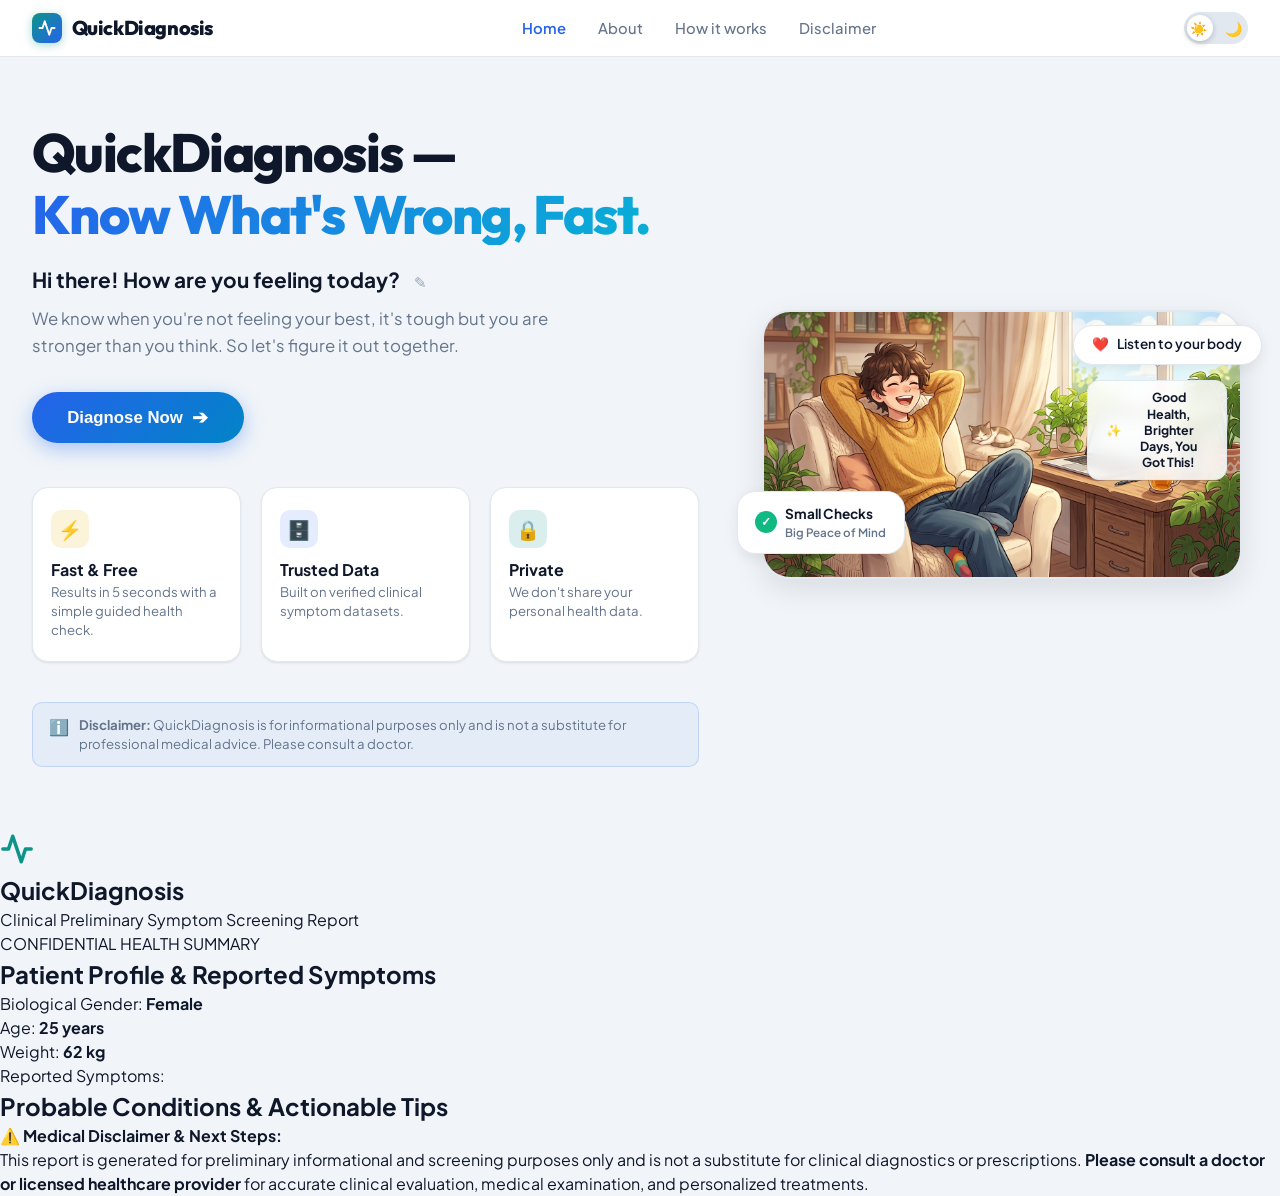
==== commit 4d3642c8: "Add files via upload" ====
--- a/templates/index.html
+++ b/templates/index.html
@@ -14,7 +14,9 @@
   <meta name="apple-mobile-web-app-capable" content="yes">
   <meta name="apple-mobile-web-app-status-bar-style" content="default">
   <link rel="apple-touch-icon" href="/static/icons/icon-192.png">
+  <link rel="icon" type="image/png" sizes="192x192" href="/static/icons/icon-192.png">
   <link rel="icon" type="image/svg+xml" href="/static/icons/icon.svg">
+  <link rel="shortcut icon" href="/static/favicon.ico">
 
   <!-- Clean Modern Google Fonts -->
   <link rel="preconnect" href="https://fonts.googleapis.com">
@@ -552,19 +554,6 @@
         </button>
       </div>
 
-      <!-- Medical Disclaimer Notice -->
-      <div class="medical-alert-banner">
-        <span class="alert-symbol">ℹ️</span>
-        <div class="alert-desc">
-          <strong>Important Medical Notice:</strong>
-          <span>
-            QuickDiagnosis provides probabilistic preliminary health screening based on symptom correlation and demographics. 
-            The conditions listed below are the top 4–5 most probable matches. This is <strong>not</strong> a definitive clinical diagnosis. 
-            Always consult a licensed doctor for professional diagnosis and medical treatments.
-          </span>
-        </div>
-      </div>
-
       <!-- Results Header & Action Bar -->
       <div class="results-top-bar">
         <div>
@@ -597,6 +586,68 @@
 
     </div>
   </section>
+
+  <!-- =========================================================================
+       DEDICATED CLINICAL PRINT REPORT (Only shown when printing)
+       ========================================================================= -->
+  <aside id="print-report-container" class="print-report-root" aria-hidden="true">
+    <div class="print-header">
+      <div class="print-brand-group">
+        <svg class="print-logo-icon" viewBox="0 0 24 24" width="34" height="34" fill="none" stroke="#0d9488" stroke-width="2.5" stroke-linecap="round" stroke-linejoin="round">
+          <polyline points="22 12 18 12 15 21 9 3 6 12 2 12"></polyline>
+        </svg>
+        <div>
+          <h1 class="print-brand-title">QuickDiagnosis</h1>
+          <p class="print-brand-subtitle">Clinical Preliminary Symptom Screening Report</p>
+        </div>
+      </div>
+      <div class="print-header-badge">
+        <span>CONFIDENTIAL HEALTH SUMMARY</span>
+      </div>
+    </div>
+
+    <!-- Patient Information Card -->
+    <div class="print-card print-patient-card">
+      <h2 class="print-card-title">Patient Profile &amp; Reported Symptoms</h2>
+      <div class="print-patient-meta-grid">
+        <div class="print-meta-col">
+          <span class="print-meta-lbl">Biological Gender:</span>
+          <strong id="print-patient-gender" class="print-meta-val">Female</strong>
+        </div>
+        <div class="print-meta-col">
+          <span class="print-meta-lbl">Age:</span>
+          <strong id="print-patient-age" class="print-meta-val">25 years</strong>
+        </div>
+        <div class="print-meta-col">
+          <span class="print-meta-lbl">Weight:</span>
+          <strong id="print-patient-weight" class="print-meta-val">62 kg</strong>
+        </div>
+        <div class="print-meta-full">
+          <span class="print-meta-lbl">Reported Symptoms:</span>
+          <div id="print-patient-symptoms" class="print-symptoms-list">
+            <!-- Injected by app.js -->
+          </div>
+        </div>
+      </div>
+    </div>
+
+    <!-- Probable Conditions List with Descriptions and Tips -->
+    <div class="print-card">
+      <h2 class="print-card-title">Probable Conditions &amp; Actionable Tips</h2>
+      <div id="print-diseases-list" class="print-diseases-grid">
+        <!-- Injected by app.js -->
+      </div>
+    </div>
+
+    <!-- Doctor Consultation Advisory Line -->
+    <div class="print-advisory-box">
+      <strong>⚠️ Medical Disclaimer &amp; Next Steps:</strong>
+      <p>
+        This report is generated for preliminary informational and screening purposes only and is not a substitute for clinical diagnostics or prescriptions. 
+        <strong>Please consult a doctor or licensed healthcare provider</strong> for accurate clinical evaluation, medical examination, and personalized treatments.
+      </p>
+    </div>
+  </aside>
 
   <!-- =========================================================================
        MODAL: BASIC DETAILS (Gender, Age, Weight)
--- a/static/style.css
+++ b/static/style.css
@@ -117,20 +117,25 @@
 }
 
 .brand-cross {
-  width: 28px;
-  height: 28px;
-  background: #2563eb;
+  width: 30px;
+  height: 30px;
+  background: linear-gradient(135deg, #0d9488, #2563eb);
   border-radius: 8px;
   display: flex;
   align-items: center;
   justify-content: center;
   color: #ffffff;
-  box-shadow: 0 2px 8px var(--primary-glow);
+  box-shadow: 0 2px 10px rgba(13, 148, 136, 0.35);
+  transition: transform 0.2s ease;
+}
+
+.brand-cross:hover {
+  transform: scale(1.05);
 }
 
 .brand-cross svg {
-  width: 16px;
-  height: 16px;
+  width: 18px;
+  height: 18px;
 }
 
 .brand-name {
@@ -506,7 +511,85 @@
 }
 
 /* --------------------------------------------------------------------------
-   VIEW 2: DIAGNOSIS WORKSPACE (Exact match to bottom half of screenshot)
+   VIEW: STEP 1 - PERSONAL DETAILS
+   -------------------------------------------------------------------------- */
+.step1-card-container {
+  max-width: 680px;
+  margin: 1.5rem auto 3rem auto;
+}
+
+.step1-card {
+  background: var(--bg-card);
+  border: 1px solid var(--border-color);
+  border-radius: 24px;
+  padding: 2.25rem 2rem;
+  box-shadow: var(--shadow-md);
+  display: flex;
+  flex-direction: column;
+  gap: 1.75rem;
+}
+
+.step1-card-header {
+  display: flex;
+  flex-direction: column;
+  gap: 0.5rem;
+}
+
+.step-pill {
+  align-self: flex-start;
+  background: var(--primary-light);
+  color: var(--primary);
+  font-size: 0.78rem;
+  font-weight: 700;
+  padding: 0.25rem 0.75rem;
+  border-radius: 9999px;
+  text-transform: uppercase;
+  letter-spacing: 0.04em;
+}
+
+.step1-title {
+  font-family: var(--font-display);
+  font-size: 1.75rem;
+  font-weight: 800;
+  color: var(--text-main);
+  line-height: 1.2;
+}
+
+.step1-subtitle {
+  font-size: 0.925rem;
+  color: var(--text-muted);
+  line-height: 1.55;
+}
+
+.step1-card-body {
+  display: flex;
+  flex-direction: column;
+  gap: 1.5rem;
+}
+
+.gender-opt-desc {
+  font-size: 0.7rem;
+  color: var(--text-dim);
+  text-align: center;
+  line-height: 1.25;
+}
+
+.gender-opt-btn.active .gender-opt-desc {
+  color: var(--primary);
+  font-weight: 500;
+}
+
+.step1-card-footer {
+  display: flex;
+  justify-content: space-between;
+  align-items: center;
+  gap: 1rem;
+  padding-top: 1rem;
+  border-top: 1px solid var(--border-color);
+}
+
+/* --------------------------------------------------------------------------
+   VIEW 3: DIAGNOSIS WORKSPACE (Exact match to bottom half of screenshot)
    -------------------------------------------------------------------------- */
 .workspace-stepper-bar {
   display: flex;
@@ -1987,6 +2070,31 @@
     margin-top: 0.5rem;
   }
 
+  /* Step 1 Mobile Layout */
+  .step1-card-container {
+    margin: 0.5rem auto 2rem auto;
+  }
+
+  .step1-card {
+    padding: 1.5rem 1.15rem;
+    border-radius: 18px;
+    gap: 1.25rem;
+  }
+
+  .step1-title {
+    font-size: 1.35rem;
+  }
+
+  .step1-card-footer {
+    flex-direction: column;
+    gap: 0.75rem;
+  }
+
+  .step1-card-footer .btn {
+    width: 100%;
+    justify-content: center;
+  }
+
   /* Modals & Cures */
   .cures-grid-2x2 {
     grid-template-columns: 1fr;
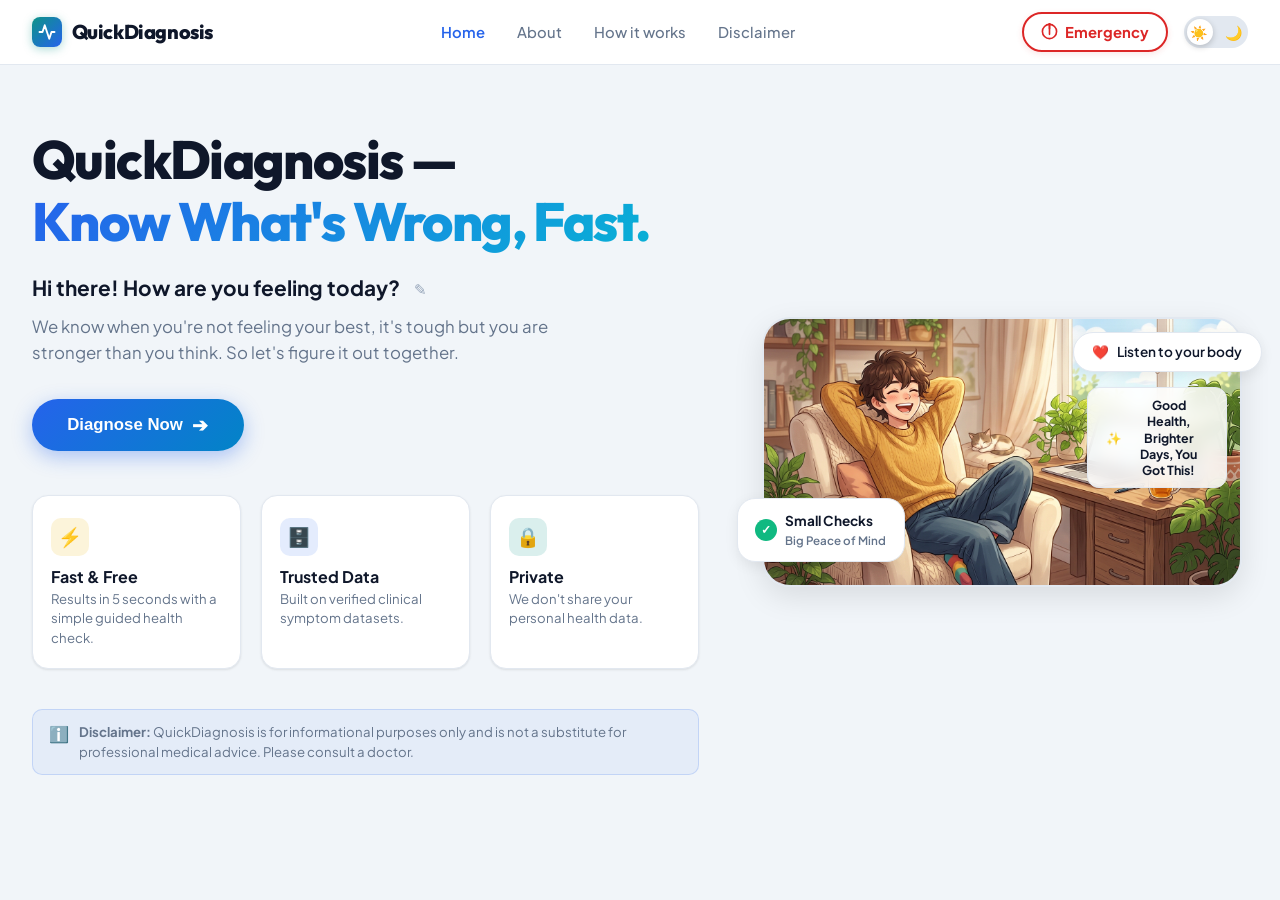
==== commit 7037a961: "Add files via upload" ====
--- a/templates/index.html
+++ b/templates/index.html
@@ -52,8 +52,18 @@
         <a href="#disclaimer" class="nav-link" onclick="app.showInfoModal('disclaimer'); return false;">Disclaimer</a>
       </nav>
 
-      <!-- Right Actions: PWA Install & Theme Switcher (Sun / Moon) -->
+      <!-- Right Actions: Emergency Button, PWA Install & Theme Switcher (Sun / Moon) -->
       <div class="nav-actions">
+        <!-- Emergency Button (Matches Hale design) -->
+        <a href="/emergency" class="nav-pill-emergency" id="nav-emergency-btn" title="Emergency Services & Immediate First Aid">
+          <svg viewBox="0 0 24 24" fill="none" stroke="currentColor" stroke-width="2.3" stroke-linecap="round" stroke-linejoin="round" aria-hidden="true" focusable="false">
+            <circle cx="12" cy="12" r="10"></circle>
+            <line x1="12" y1="8" x2="12"></line>
+            <line x1="12" y1="16" x2="12.01"></line>
+          </svg>
+          <span>Emergency</span>
+        </a>
+
         <button id="pwa-install-btn" class="pwa-badge-btn hidden" aria-label="Install App">
           <svg viewBox="0 0 24 24" fill="none" stroke="currentColor" stroke-width="2" width="15" height="15">
             <path d="M21 15v4a2 2 0 0 1-2 2H5a2 2 0 0 1-2-2v-4"/>
--- a/static/style.css
+++ b/static/style.css
@@ -225,6 +225,56 @@
   cursor: pointer;
 }
 
+/* Emergency Pill Button (Matches Hale design) */
+.nav-pill-emergency {
+  display: inline-flex;
+  align-items: center;
+  gap: 0.45rem;
+  padding: 0.42rem 1.05rem;
+  border-radius: 9999px;
+  border: 2px solid #dc2626;
+  color: #dc2626;
+  background: transparent;
+  font-family: var(--font-body);
+  font-size: 0.925rem;
+  font-weight: 700;
+  text-decoration: none;
+  white-space: nowrap;
+  cursor: pointer;
+  box-shadow: 0 2px 6px rgba(220, 38, 38, 0.12);
+  transition: all 0.2s cubic-bezier(0.16, 1, 0.3, 1);
+  -webkit-tap-highlight-color: transparent;
+}
+
+.nav-pill-emergency svg {
+  width: 17px;
+  height: 17px;
+  flex-shrink: 0;
+}
+
+.nav-pill-emergency:hover {
+  background: #dc2626;
+  color: #ffffff;
+  box-shadow: 0 4px 12px rgba(220, 38, 38, 0.3);
+  transform: translateY(-1px);
+}
+
+.nav-pill-emergency:active {
+  transform: translateY(1px);
+  box-shadow: 0 1px 3px rgba(220, 38, 38, 0.2);
+}
+
+[data-theme="dark"] .nav-pill-emergency {
+  border-color: #ef4444;
+  color: #ef4444;
+  background: rgba(239, 68, 68, 0.08);
+}
+
+[data-theme="dark"] .nav-pill-emergency:hover {
+  background: #ef4444;
+  color: #ffffff;
+}
+
 /* --------------------------------------------------------------------------
    VIEW 1: LANDING / WELCOME HERO (Exact match to screenshot top half)
    -------------------------------------------------------------------------- */
@@ -1734,6 +1784,12 @@
   }
 }
 
+@media (max-width: 860px) {
+  .nav-links-centered {
+    display: none;
+  }
+}
+
 @media (max-width: 768px) {
   .app-navbar {
     padding: 0.65rem 1rem;
@@ -1755,6 +1811,17 @@
 
   .nav-actions {
     gap: 0.5rem;
+  }
+
+  .nav-pill-emergency {
+    padding: 0.35rem 0.75rem;
+    font-size: 0.85rem;
+    gap: 0.35rem;
+  }
+
+  .nav-pill-emergency svg {
+    width: 15px;
+    height: 15px;
   }
 
   .pwa-badge-btn {
@@ -2160,3 +2227,262 @@
     grid-template-columns: 1fr;
   }
 }
+
+/* --------------------------------------------------------------------------
+   DEDICATED CLINICAL PRINT REPORT STYLING
+   -------------------------------------------------------------------------- */
+#print-report-container {
+  display: none !important;
+}
+
+@media print {
+  /* Hide standard interactive screen components */
+  .app-navbar,
+  .workspace-stepper-bar,
+  .view-panel,
+  .app-modal-backdrop,
+  .motivational-card-banner,
+  .results-action-buttons,
+  .results-restart-footer,
+  .card-cta-btn,
+  #view-welcome,
+  #view-step1,
+  #view-diagnosis,
+  #view-results {
+    display: none !important;
+  }
+
+  body, html {
+    background: #ffffff !important;
+    color: #0f172a !important;
+    font-size: 10.5pt !important;
+    line-height: 1.4 !important;
+    -webkit-print-color-adjust: exact !important;
+    print-color-adjust: exact !important;
+  }
+
+  /* Display only the dedicated clinical report */
+  #print-report-container {
+    display: block !important;
+    width: 100% !important;
+    margin: 0 !important;
+    padding: 10px 0 !important;
+    background: #ffffff !important;
+  }
+
+  .print-header {
+    display: flex;
+    justify-content: space-between;
+    align-items: center;
+    border-bottom: 2.5px solid #0d9488;
+    padding-bottom: 10px;
+    margin-bottom: 14px;
+  }
+
+  .print-brand-group {
+    display: flex;
+    align-items: center;
+    gap: 12px;
+  }
+
+  .print-logo-icon {
+    display: block;
+    stroke: #0d9488 !important;
+  }
+
+  .print-brand-title {
+    font-family: var(--font-display), sans-serif;
+    font-size: 18pt;
+    font-weight: 800;
+    color: #0f172a;
+    line-height: 1.1;
+  }
+
+  .print-brand-subtitle {
+    font-size: 8.5pt;
+    color: #64748b;
+    margin-top: 2px;
+  }
+
+  .print-header-badge span {
+    border: 1px solid #0d9488;
+    background: rgba(13, 148, 136, 0.08);
+    color: #0f766e;
+    padding: 4px 10px;
+    border-radius: 4px;
+    font-size: 8pt;
+    font-weight: 700;
+    letter-spacing: 0.04em;
+  }
+
+  .print-card {
+    background: #ffffff;
+    border: 1px solid #cbd5e1;
+    border-radius: 8px;
+    padding: 12px 14px;
+    margin-bottom: 14px;
+    page-break-inside: avoid;
+    break-inside: avoid;
+  }
+
+  .print-patient-card {
+    background: #f8fafc !important;
+  }
+
+  .print-card-title {
+    font-size: 11pt;
+    font-weight: 800;
+    color: #0f172a;
+    border-bottom: 1px solid #e2e8f0;
+    padding-bottom: 4px;
+    margin-bottom: 10px;
+    text-transform: uppercase;
+    letter-spacing: 0.02em;
+  }
+
+  .print-patient-meta-grid {
+    display: grid;
+    grid-template-columns: repeat(3, 1fr);
+    gap: 10px;
+    font-size: 9.5pt;
+  }
+
+  .print-meta-full {
+    grid-column: span 3;
+    margin-top: 4px;
+  }
+
+  .print-meta-lbl {
+    color: #64748b;
+    font-weight: 500;
+    margin-right: 6px;
+  }
+
+  .print-meta-val {
+    color: #0f172a;
+    font-weight: 700;
+  }
+
+  .print-symptoms-list {
+    display: flex;
+    flex-wrap: wrap;
+    gap: 6px;
+    margin-top: 5px;
+  }
+
+  .print-sym-chip {
+    background: #e2e8f0 !important;
+    border: 1px solid #cbd5e1;
+    color: #1e293b !important;
+    padding: 2px 8px;
+    border-radius: 4px;
+    font-size: 8.5pt;
+    font-weight: 600;
+  }
+
+  .print-diseases-grid {
+    display: flex;
+    flex-direction: column;
+    gap: 10px;
+  }
+
+  .print-disease-card {
+    border: 1px solid #cbd5e1;
+    border-radius: 6px;
+    padding: 10px 12px;
+    page-break-inside: avoid;
+    break-inside: avoid;
+    background: #ffffff;
+  }
+
+  .print-disease-head {
+    display: flex;
+    justify-content: space-between;
+    align-items: center;
+    margin-bottom: 4px;
+  }
+
+  .print-rank {
+    font-weight: 800;
+    color: #0d9488;
+    margin-right: 4px;
+    font-size: 11pt;
+  }
+
+  .print-disease-name {
+    font-size: 11pt;
+    font-weight: 800;
+    color: #0f172a;
+  }
+
+  .print-urgency {
+    font-size: 8.5pt;
+    color: #b45309;
+    margin-left: 6px;
+    font-weight: 600;
+  }
+
+  .print-prob-score {
+    font-size: 12pt;
+    font-weight: 800;
+    color: #0284c7;
+  }
+
+  .print-disease-desc {
+    font-size: 9pt;
+    color: #334155;
+    line-height: 1.4;
+    margin-bottom: 6px;
+  }
+
+  .print-disease-context {
+    font-size: 8.5pt;
+    color: #475569;
+    background: #f1f5f9;
+    padding: 4px 8px;
+    border-radius: 4px;
+    margin-bottom: 6px;
+  }
+
+  .print-disease-tips {
+    background: #f8fafc;
+    border-left: 3px solid #0d9488;
+    padding: 6px 10px;
+    border-radius: 0 4px 4px 0;
+    font-size: 8.5pt;
+  }
+
+  .print-disease-tips ul {
+    margin: 4px 0 0 16px;
+    padding: 0;
+  }
+
+  .print-disease-tips li {
+    margin-bottom: 3px;
+    color: #334155;
+    line-height: 1.35;
+  }
+
+  .print-alert-item {
+    color: #b91c1c !important;
+    font-weight: 600;
+  }
+
+  .print-advisory-box {
+    border: 1.5px solid #0d9488;
+    background: #f0fdfa !important;
+    border-radius: 8px;
+    padding: 10px 14px;
+    font-size: 8.5pt;
+    line-height: 1.4;
+    page-break-inside: avoid;
+    break-inside: avoid;
+  }
+
+  .print-advisory-box strong {
+    color: #0f766e;
+    display: block;
+    margin-bottom: 3px;
+    font-size: 9pt;
+  }
+}
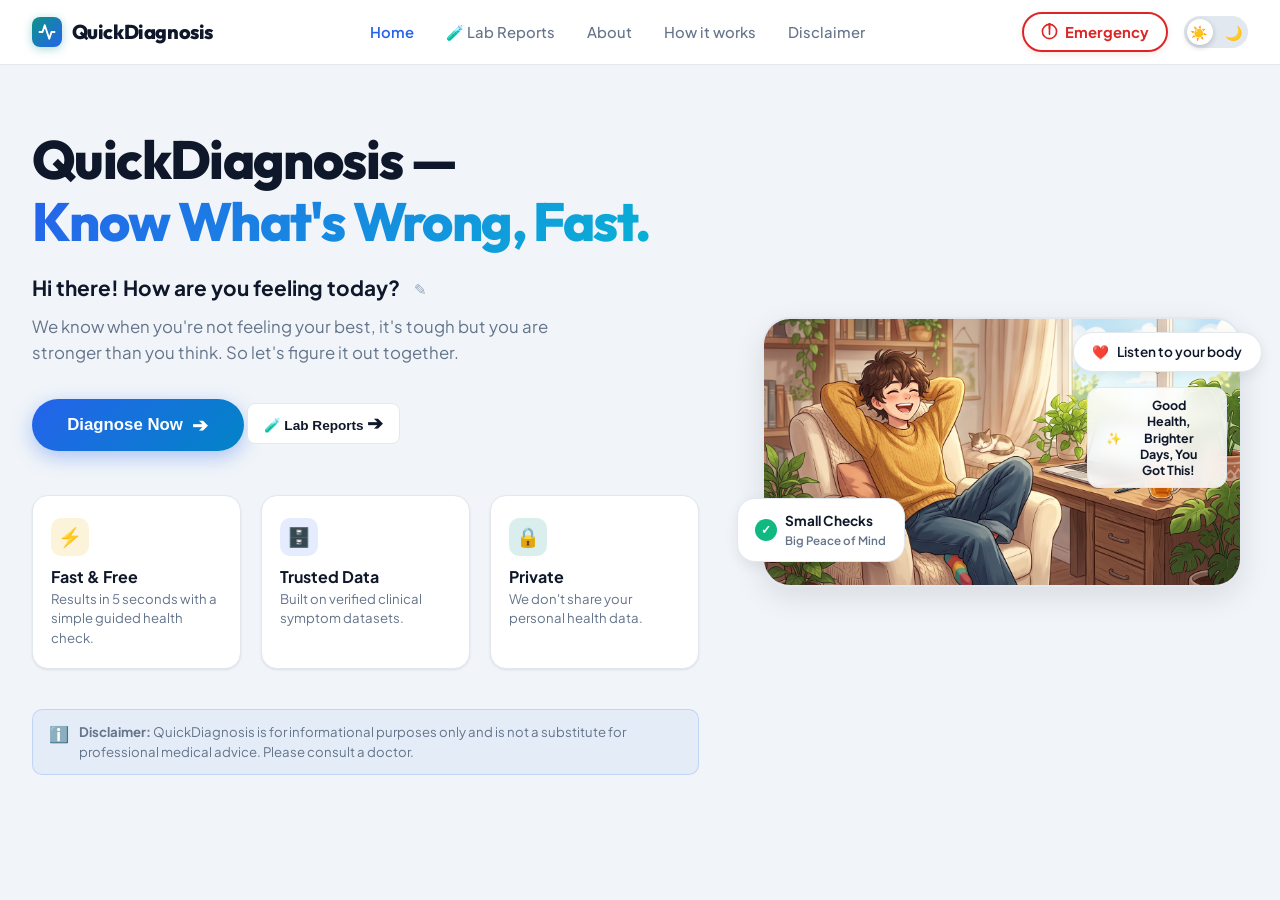
==== commit 1f48ac1b: "Add files via upload" ====
--- a/templates/index.html
+++ b/templates/index.html
@@ -46,7 +46,8 @@
 
       <!-- Navigation Links (Centered) -->
       <nav class="nav-links-centered" id="nav-links">
-        <a href="#home" class="nav-link active" onclick="app.showWelcomeView(); return false;">Home</a>
+        <a href="#home" class="nav-link active" id="nav-link-home" onclick="app.showWelcomeView(); return false;">Home</a>
+        <a href="#lab-reports" class="nav-link" id="nav-link-labs" onclick="app.showLabReportsView(); return false;">🧪 Lab Reports</a>
         <a href="#about" class="nav-link" onclick="app.showInfoModal('about'); return false;">About</a>
         <a href="#how" class="nav-link" onclick="app.showInfoModal('how'); return false;">How it works</a>
         <a href="#disclaimer" class="nav-link" onclick="app.showInfoModal('disclaimer'); return false;">Disclaimer</a>
@@ -112,6 +113,10 @@
         <div class="hero-cta-row">
           <button class="btn btn-hero-cta" onclick="app.startDiagnosis()">
             <span>Diagnose Now</span>
+            <span class="cta-arrow">➔</span>
+          </button>
+          <button class="btn btn-secondary-outline" onclick="app.showLabReportsView()">
+            <span>🧪 Lab Reports</span>
             <span class="cta-arrow">➔</span>
           </button>
         </div>
@@ -504,6 +509,29 @@
           <!-- Dynamically populated via app.js -->
         </div>
 
+        <!-- Optional Laboratory Report Attachment Widget -->
+        <div class="lab-attachment-widget" id="lab-attachment-widget">
+          <div class="lab-attachment-header">
+            <div class="lab-attachment-title-group">
+              <span class="lab-attachment-icon">🧪</span>
+              <div>
+                <span class="lab-attachment-label">Attach Lab Report</span>
+                <span class="lab-attachment-sub">Correlate bloodwork with symptoms (Optional)</span>
+              </div>
+            </div>
+            <button type="button" class="btn-text-action" onclick="app.showLabReportsView('add')">+ Upload / Add</button>
+          </div>
+          <div class="lab-attachment-controls">
+            <select id="diagnosis-lab-report-select" class="styled-lab-dropdown" onchange="app.onLabReportSelected(this.value)">
+              <option value="">-- No Lab Report Attached (Symptom-Only Check) --</option>
+              <!-- Dynamically populated from saved reports -->
+            </select>
+          </div>
+          <div id="diagnosis-lab-report-summary" class="lab-attached-summary-chip hidden">
+            <!-- Summary populated dynamically -->
+          </div>
+        </div>
+
         <!-- Sticky Bottom Selected Counter & Analyze Button -->
         <div class="selected-summary-drawer" id="selected-summary-drawer">
           <div class="drawer-left">
@@ -598,6 +626,274 @@
   </section>
 
   <!-- =========================================================================
+       VIEW 4: LAB REPORTS MANAGEMENT & ANALYSIS (New Module)
+       ========================================================================= -->
+  <section class="view-panel hidden" id="view-lab-reports">
+    <div class="lab-module-wrapper">
+      
+      <!-- Top Header & Navigation -->
+      <div class="lab-top-header">
+        <div class="lab-header-info">
+          <div class="lab-badge-row">
+            <span class="badge-lab-brand">🧪 Clinical Laboratory Module</span>
+            <span class="badge-source-auth">Deterministic Evidence Engine</span>
+          </div>
+          <h1 class="lab-main-title">Laboratory Reports &amp; Biomarkers</h1>
+          <p class="lab-subtitle">
+            Upload diagnostic blood panels, track biomarker trends over time, and correlate objective laboratory findings with QuickDiagnosis.
+          </p>
+        </div>
+        <div class="lab-header-actions">
+          <button class="btn btn-secondary-outline" onclick="app.showDiagnosisView()">
+            <span>➔ Back to Symptom Screening</span>
+          </button>
+        </div>
+      </div>
+
+      <!-- Lab Navigation Tabs (History | Add/Upload | Trends) -->
+      <div class="lab-tabs-nav">
+        <button class="lab-tab-btn active" id="lab-tab-btn-history" onclick="app.switchLabTab('history')">
+          <span class="tab-icon">📋</span>
+          <span>Report History</span>
+          <span class="tab-count-badge" id="lab-history-count-badge">0</span>
+        </button>
+        <button class="lab-tab-btn" id="lab-tab-btn-add" onclick="app.switchLabTab('add')">
+          <span class="tab-icon">➕</span>
+          <span>Add / Upload Report</span>
+        </button>
+        <button class="lab-tab-btn" id="lab-tab-btn-trends" onclick="app.switchLabTab('trends')">
+          <span class="tab-icon">📈</span>
+          <span>Biomarker Trends</span>
+        </button>
+      </div>
+
+      <!-- ===================================================================
+           TAB 1: REPORT HISTORY
+           =================================================================== -->
+      <div class="lab-tab-content active" id="lab-tab-content-history">
+        
+        <!-- Summary Stats Strip -->
+        <div class="lab-stats-strip">
+          <div class="lab-stat-box">
+            <div class="lab-stat-num" id="stat-total-reports">0</div>
+            <div class="lab-stat-label">Stored Reports</div>
+          </div>
+          <div class="lab-stat-box">
+            <div class="lab-stat-num" id="stat-total-tests">0</div>
+            <div class="lab-stat-label">Biomarkers Tested</div>
+          </div>
+          <div class="lab-stat-box accent-abnormal">
+            <div class="lab-stat-num" id="stat-abnormal-tests">0</div>
+            <div class="lab-stat-label">Abnormal Findings (LOW/HIGH)</div>
+          </div>
+          <div class="lab-stat-box">
+            <div class="lab-stat-num" id="stat-latest-date">—</div>
+            <div class="lab-stat-label">Latest Panel Date</div>
+          </div>
+        </div>
+
+        <!-- Reports Grid -->
+        <div class="lab-reports-grid" id="lab-reports-grid">
+          <!-- Populated dynamically via app.js -->
+        </div>
+
+      </div>
+
+      <!-- ===================================================================
+           TAB 2: ADD / UPLOAD REPORT
+           =================================================================== -->
+      <div class="lab-tab-content hidden" id="lab-tab-content-add">
+        
+        <!-- Mode Switcher (File Upload vs Manual Entry) -->
+        <div class="lab-add-mode-toggle">
+          <button class="mode-toggle-btn active" id="mode-btn-file" onclick="app.setAddReportMode('file')">
+            <span>📁 Upload File (JSON / CSV)</span>
+          </button>
+          <button class="mode-toggle-btn" id="mode-btn-manual" onclick="app.setAddReportMode('manual')">
+            <span>✍️ Enter Results Manually</span>
+          </button>
+        </div>
+
+        <!-- Mode A: File Upload (JSON or CSV) -->
+        <div class="lab-mode-container" id="lab-mode-file">
+          <div class="file-dropzone-card" id="file-dropzone" ondragover="app.onFileDragOver(event)" ondragleave="app.onFileDragLeave(event)" ondrop="app.onFileDrop(event)">
+            <div class="dropzone-icon">📥</div>
+            <h3 class="dropzone-title">Drag &amp; drop your Laboratory Report</h3>
+            <p class="dropzone-desc">Supports standard <strong>.CSV</strong> and <strong>.JSON</strong> clinical lab exports (Max 2MB)</p>
+            <label class="btn btn-hero-cta file-browse-label">
+              <span>Browse Files</span>
+              <input type="file" id="lab-file-input" accept=".json,.csv" class="hidden-file-input" onchange="app.onFileSelected(this)">
+            </label>
+            <div id="file-upload-status" class="file-upload-status-chip hidden"></div>
+          </div>
+
+          <!-- Format Guide & Sample Templates -->
+          <div class="format-guide-card">
+            <h4 class="guide-title">Standard Laboratory File Formats</h4>
+            <div class="format-cols-row">
+              <div class="format-col">
+                <div class="format-col-header">
+                  <strong>CSV Template</strong>
+                  <button class="btn-micro-chip" onclick="app.downloadSampleCSV()">Download Sample CSV</button>
+                </div>
+                <pre class="format-code-block">test_name,value,unit,reference_low,reference_high
+Hemoglobin,10.8,g/dL,12.0,17.5
+Ferritin,11.0,ng/mL,20.0,250.0
+Fasting Glucose,95.0,mg/dL,70.0,99.0
+HbA1c,5.5,%,4.0,5.6
+Vitamin D,28.0,ng/mL,30.0,100.0</pre>
+              </div>
+              <div class="format-col">
+                <div class="format-col-header">
+                  <strong>JSON Template</strong>
+                  <button class="btn-micro-chip" onclick="app.downloadSampleJSON()">Download Sample JSON</button>
+                </div>
+                <pre class="format-code-block">{
+  "patient_id": "P_001",
+  "report_date": "2026-10-26",
+  "tests": [
+    {"test_name": "Hemoglobin", "value": 10.8, "unit": "g/dL", "reference_low": 12.0, "reference_high": 17.5},
+    {"test_name": "Ferritin", "value": 11.0, "unit": "ng/mL", "reference_low": 20.0, "reference_high": 250.0}
+  ]
+}</pre>
+              </div>
+            </div>
+          </div>
+        </div>
+
+        <!-- Mode B: Manual Test Entry -->
+        <div class="lab-mode-container hidden" id="lab-mode-manual">
+          <form class="manual-report-form" id="manual-report-form" onsubmit="app.submitManualLabReport(event)">
+            
+            <div class="form-header-meta-row">
+              <div class="input-field-group">
+                <label class="field-label">Report Date</label>
+                <input type="date" id="manual-report-date" class="styled-text-input" required>
+              </div>
+              <div class="input-field-group">
+                <label class="field-label">Patient ID</label>
+                <input type="text" id="manual-patient-id" class="styled-text-input" value="P_CURRENT" placeholder="Patient identifier">
+              </div>
+              <div class="input-field-group flex-2">
+                <label class="field-label">Panel Notes (Optional)</label>
+                <input type="text" id="manual-report-notes" class="styled-text-input" placeholder="e.g. Annual physical exam, fasting 10 hrs">
+              </div>
+            </div>
+
+            <div class="manual-tests-section">
+              <div class="tests-section-header">
+                <div>
+                  <h3 class="tests-section-title">Laboratory Test Measurements</h3>
+                  <p class="tests-section-subtitle">Values are automatically interpreted against reference ranges (LOW / NORMAL / HIGH).</p>
+                </div>
+                <button type="button" class="btn btn-secondary-outline" onclick="app.addManualTestRow()">
+                  <span>+ Add Test Row</span>
+                </button>
+              </div>
+
+              <!-- Datalist of Available Standard Tests -->
+              <datalist id="supported-tests-datalist">
+                <!-- Dynamically populated from /api/lab-reports/definitions -->
+              </datalist>
+
+              <div class="tests-table-wrapper">
+                <table class="manual-tests-table">
+                  <thead>
+                    <tr>
+                      <th style="width: 32%;">Test Name</th>
+                      <th style="width: 16%;">Value</th>
+                      <th style="width: 14%;">Unit</th>
+                      <th style="width: 13%;">Ref Low</th>
+                      <th style="width: 13%;">Ref High</th>
+                      <th style="width: 12%;">Status</th>
+                      <th style="width: 5%;"></th>
+                    </tr>
+                  </thead>
+                  <tbody id="manual-tests-tbody">
+                    <!-- Dynamic Rows populated by app.js -->
+                  </tbody>
+                </table>
+              </div>
+            </div>
+
+            <div class="form-actions-footer">
+              <button type="button" class="btn btn-secondary-outline" onclick="app.resetManualForm()">Clear All</button>
+              <button type="submit" class="btn btn-hero-cta">
+                <span>Save Laboratory Report</span>
+                <span class="cta-arrow">➔</span>
+              </button>
+            </div>
+
+          </form>
+        </div>
+
+      </div>
+
+      <!-- ===================================================================
+           TAB 3: BIOMARKER TRENDS
+           =================================================================== -->
+      <div class="lab-tab-content hidden" id="lab-tab-content-trends">
+        <div class="trends-container" id="trends-container">
+          <!-- Populated dynamically via app.js -->
+        </div>
+      </div>
+
+    </div>
+  </section>
+
+  <!-- =========================================================================
+       MODAL: LAB REPORT IN-DEPTH VIEW & EDITOR
+       ========================================================================= -->
+  <div class="app-modal-backdrop hidden" id="modal-lab-report-detail" role="dialog" aria-modal="true">
+    <div class="app-modal-card modal-large">
+      <div class="modal-card-header">
+        <div class="modal-header-info">
+          <span class="badge-system-cat">Clinical Laboratory Panel</span>
+          <h2 class="modal-title" id="modal-lab-title">Report Details</h2>
+          <span class="badge-report-date" id="modal-lab-date">—</span>
+        </div>
+        <button class="modal-close-cross" onclick="app.closeLabDetailModal()">✕</button>
+      </div>
+
+      <div class="modal-card-body scrollable">
+        <div class="lab-modal-meta-bar" id="modal-lab-meta">
+          <!-- Patient ID, notes, counts -->
+        </div>
+
+        <div class="modal-tests-table-wrapper">
+          <table class="modal-tests-table">
+            <thead>
+              <tr>
+                <th>Test Name</th>
+                <th>Result Value</th>
+                <th>Reference Range</th>
+                <th>Status</th>
+              </tr>
+            </thead>
+            <tbody id="modal-lab-tests-tbody">
+              <!-- Populated dynamically -->
+            </tbody>
+          </table>
+        </div>
+      </div>
+
+      <div class="modal-card-footer lab-modal-footer">
+        <div class="footer-left-buttons">
+          <button class="btn btn-micro-chip" id="modal-lab-export-json" onclick="app.exportCurrentModalReport('json')">📥 Export JSON</button>
+          <button class="btn btn-micro-chip" id="modal-lab-export-csv" onclick="app.exportCurrentModalReport('csv')">📊 Export CSV</button>
+          <button class="btn btn-danger-ghost" id="modal-lab-delete" onclick="app.deleteCurrentModalReport()">🗑️ Delete Report</button>
+        </div>
+        <div class="footer-right-buttons">
+          <button class="btn btn-hero-cta" id="modal-lab-screen-btn" onclick="app.screenWithCurrentModalReport()">
+            <span>⚡ Screen With This Report</span>
+          </button>
+          <button class="btn btn-secondary-outline" onclick="app.closeLabDetailModal()">Close</button>
+        </div>
+      </div>
+    </div>
+  </div>
+
+  <!-- =========================================================================
        DEDICATED CLINICAL PRINT REPORT (Only shown when printing)
        ========================================================================= -->
   <aside id="print-report-container" class="print-report-root" aria-hidden="true">
@@ -746,6 +1042,22 @@
 
       <div class="modal-card-body scrollable">
         
+        <!-- Authoritative Medical Information Sources Banner (NIH / MedlinePlus & FDA) -->
+        <div class="authoritative-source-banner" id="detail-source-banner">
+          <div class="source-banner-header">
+            <div class="source-banner-title">
+              <span class="source-banner-icon">🏛️</span>
+              <span class="source-banner-label">Medical Information Source</span>
+            </div>
+            <div class="source-badges-row" id="detail-source-badges">
+              <!-- Badges populated dynamically -->
+            </div>
+          </div>
+          <div class="source-banner-body" id="detail-source-body">
+            <!-- Source Title and Official Links -->
+          </div>
+        </div>
+
         <!-- 1. What is this condition? -->
         <div class="guide-block">
           <div class="guide-block-title">
@@ -805,6 +1117,17 @@
                 <h4>Typical Medical Treatments</h4>
               </div>
               <ul class="cure-bullets" id="detail-med-list"></ul>
+
+              <!-- FDA Medication Safety & Warnings Box (openFDA) -->
+              <div class="fda-safety-container hidden" id="detail-fda-container">
+                <div class="fda-safety-header">
+                  <span class="fda-logo-badge">FDA</span>
+                  <h5>Official Medication Safety &amp; Warnings</h5>
+                </div>
+                <div class="fda-safety-list" id="detail-fda-list">
+                  <!-- Populated dynamically with openFDA drug warnings & indications -->
+                </div>
+              </div>
             </div>
 
             <!-- When to See Doctor (Red Flags) -->
--- a/static/style.css
+++ b/static/style.css
@@ -2486,3 +2486,293 @@
     font-size: 9pt;
   }
 }
+
+/* ==========================================================================
+   AUTHORITATIVE MEDICAL SOURCES & FDA DRUG SAFETY STYLES
+   ========================================================================== */
+.card-source-strip {
+  margin: 0.65rem 0 0.85rem;
+  padding: 0.55rem 0.85rem;
+  border-radius: 8px;
+  background: rgba(13, 148, 136, 0.05);
+  border: 1px solid var(--border-color);
+  font-size: 0.825rem;
+  display: flex;
+  align-items: center;
+  justify-content: space-between;
+  flex-wrap: wrap;
+  gap: 0.5rem;
+}
+
+.source-pill-group {
+  display: flex;
+  align-items: center;
+  gap: 0.5rem;
+  flex-wrap: wrap;
+}
+
+.source-badge-pill {
+  font-size: 0.72rem;
+  font-weight: 750;
+  text-transform: uppercase;
+  letter-spacing: 0.04em;
+  padding: 0.2rem 0.55rem;
+  border-radius: 9999px;
+  display: inline-flex;
+  align-items: center;
+  gap: 0.25rem;
+  white-space: nowrap;
+}
+
+.source-pill-nih {
+  background: rgba(37, 99, 235, 0.12);
+  color: #1d4ed8;
+  border: 1px solid rgba(37, 99, 235, 0.3);
+}
+
+[data-theme="dark"] .source-pill-nih {
+  background: rgba(37, 99, 235, 0.24);
+  color: #93c5fd;
+  border-color: rgba(147, 197, 253, 0.3);
+}
+
+.source-pill-fda {
+  background: rgba(220, 38, 38, 0.1);
+  color: #b91c1c;
+  border: 1px solid rgba(220, 38, 38, 0.25);
+}
+
+[data-theme="dark"] .source-pill-fda {
+  background: rgba(239, 68, 68, 0.22);
+  color: #fca5a5;
+  border-color: rgba(239, 68, 68, 0.35);
+}
+
+.source-pill-local {
+  background: rgba(13, 148, 136, 0.1);
+  color: #0f766e;
+  border: 1px solid rgba(13, 148, 136, 0.25);
+}
+
+[data-theme="dark"] .source-pill-local {
+  background: rgba(13, 148, 136, 0.2);
+  color: #5eead4;
+  border-color: rgba(94, 234, 212, 0.3);
+}
+
+.source-link-chip {
+  color: var(--primary);
+  text-decoration: none;
+  font-weight: 600;
+  display: inline-flex;
+  align-items: center;
+  gap: 0.25rem;
+  transition: opacity 0.15s ease;
+}
+
+.source-link-chip:hover {
+  text-decoration: underline;
+  opacity: 0.85;
+}
+
+.source-local-note {
+  color: var(--text-muted);
+  font-size: 0.775rem;
+}
+
+/* Modal Authoritative Source Banner */
+.authoritative-source-banner {
+  background: var(--bg-card);
+  border: 1.5px solid var(--border-color);
+  border-radius: 12px;
+  padding: 0.95rem 1.15rem;
+  margin-bottom: 1.25rem;
+  box-shadow: 0 2px 8px rgba(0, 0, 0, 0.04);
+}
+
+.source-banner-header {
+  display: flex;
+  align-items: center;
+  justify-content: space-between;
+  flex-wrap: wrap;
+  gap: 0.5rem;
+  padding-bottom: 0.65rem;
+  border-bottom: 1px solid var(--border-color);
+  margin-bottom: 0.65rem;
+}
+
+.source-banner-title {
+  display: flex;
+  align-items: center;
+  gap: 0.4rem;
+}
+
+.source-banner-icon {
+  font-size: 1.1rem;
+}
+
+.source-banner-label {
+  font-family: var(--font-display);
+  font-size: 0.95rem;
+  font-weight: 750;
+  color: var(--text-main);
+}
+
+.source-badges-row {
+  display: flex;
+  align-items: center;
+  gap: 0.4rem;
+  flex-wrap: wrap;
+}
+
+.source-record-row {
+  display: flex;
+  align-items: flex-start;
+  gap: 0.6rem;
+  font-size: 0.875rem;
+  line-height: 1.45;
+}
+
+.source-meta-label {
+  color: var(--text-muted);
+  font-size: 0.825rem;
+  display: block;
+  margin-bottom: 0.15rem;
+}
+
+.source-meta-link {
+  color: var(--primary);
+  text-decoration: none;
+  font-weight: 650;
+  display: inline-flex;
+  align-items: center;
+  gap: 0.35rem;
+}
+
+.source-meta-link:hover {
+  text-decoration: underline;
+}
+
+/* FDA Medication Safety Container */
+.fda-safety-container {
+  margin-top: 1.15rem;
+  border-top: 1.5px dashed var(--border-color);
+  padding-top: 0.95rem;
+}
+
+.fda-safety-header {
+  display: flex;
+  align-items: center;
+  gap: 0.5rem;
+  margin-bottom: 0.75rem;
+}
+
+.fda-logo-badge {
+  background: #dc2626;
+  color: #ffffff;
+  font-size: 0.72rem;
+  font-weight: 850;
+  padding: 0.15rem 0.45rem;
+  border-radius: 4px;
+  letter-spacing: 0.05em;
+}
+
+.fda-safety-header h5 {
+  font-family: var(--font-display);
+  font-size: 0.925rem;
+  font-weight: 750;
+  color: var(--text-main);
+  margin: 0;
+}
+
+.fda-safety-list {
+  display: flex;
+  flex-direction: column;
+  gap: 0.75rem;
+}
+
+.fda-med-card {
+  background: rgba(220, 38, 38, 0.04);
+  border: 1px solid rgba(220, 38, 38, 0.2);
+  border-radius: 10px;
+  padding: 0.85rem 1rem;
+}
+
+[data-theme="dark"] .fda-med-card {
+  background: rgba(239, 68, 68, 0.08);
+  border-color: rgba(239, 68, 68, 0.25);
+}
+
+.fda-med-head {
+  display: flex;
+  align-items: center;
+  justify-content: space-between;
+  gap: 0.5rem;
+  flex-wrap: wrap;
+  margin-bottom: 0.5rem;
+}
+
+.fda-med-title-group {
+  display: flex;
+  align-items: center;
+  gap: 0.35rem;
+  font-size: 0.925rem;
+}
+
+.fda-generic-sub {
+  color: var(--text-muted);
+  font-size: 0.8rem;
+}
+
+.fda-official-link {
+  font-size: 0.775rem;
+  color: #dc2626;
+  text-decoration: none;
+  font-weight: 700;
+  display: inline-flex;
+  align-items: center;
+  gap: 0.25rem;
+}
+
+[data-theme="dark"] .fda-official-link {
+  color: #f87171;
+}
+
+.fda-official-link:hover {
+  text-decoration: underline;
+}
+
+.fda-alert-snippet {
+  background: rgba(220, 38, 38, 0.08);
+  border-left: 3px solid #dc2626;
+  padding: 0.55rem 0.8rem;
+  border-radius: 0 6px 6px 0;
+  font-size: 0.825rem;
+  line-height: 1.45;
+  margin-top: 0.45rem;
+}
+
+.fda-warning-tag {
+  color: #b91c1c;
+  font-weight: 750;
+  display: block;
+  margin-bottom: 0.2rem;
+}
+
+[data-theme="dark"] .fda-warning-tag {
+  color: #fca5a5;
+}
+
+.fda-indications-snippet {
+  margin-top: 0.45rem;
+  font-size: 0.825rem;
+  line-height: 1.45;
+  color: var(--text-main);
+}
+
+.fda-indications-tag {
+  color: var(--text-muted);
+  font-weight: 700;
+  display: block;
+  margin-bottom: 0.15rem;
+}
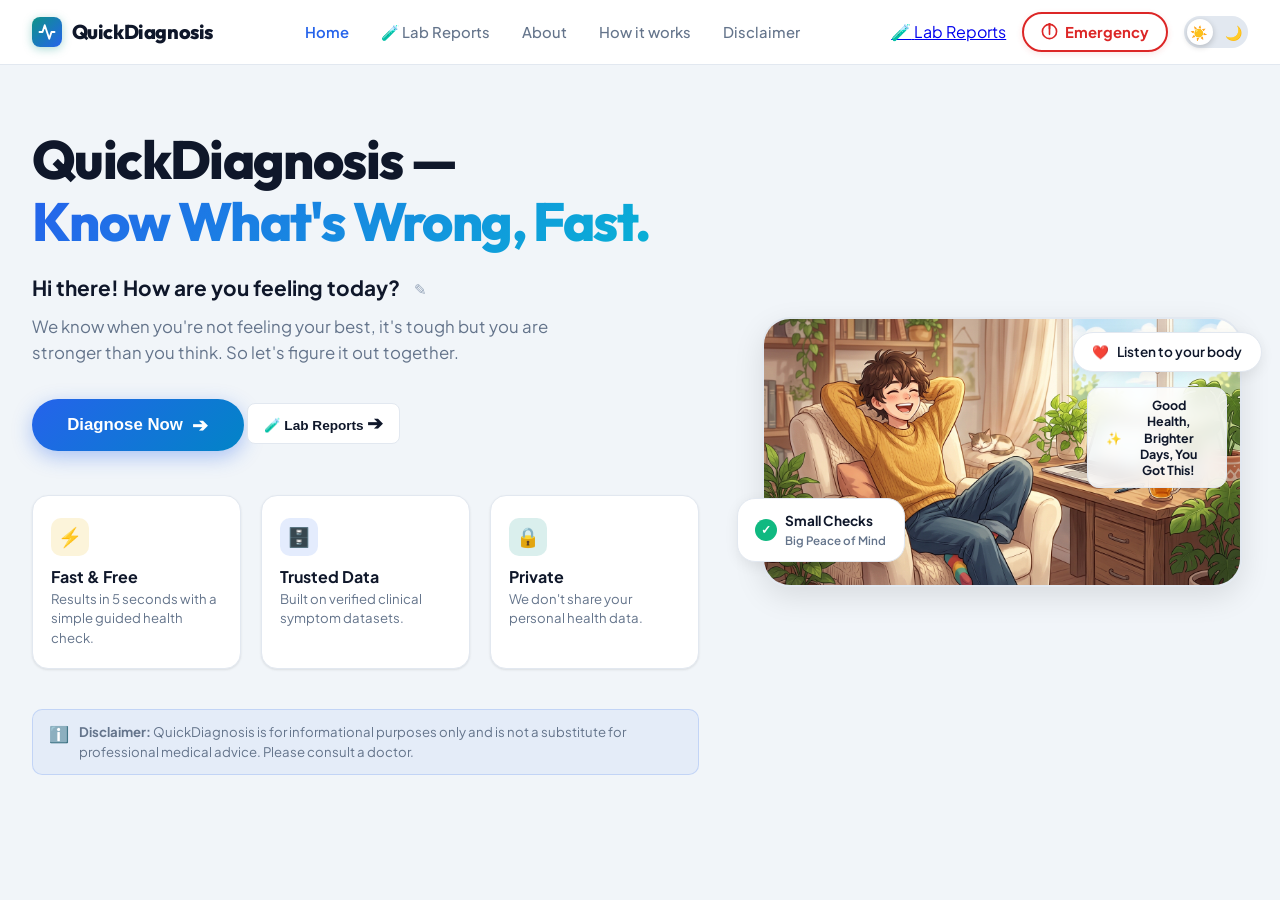
==== commit 43efac8f: "Add files via upload" ====
--- a/templates/index.html
+++ b/templates/index.html
@@ -55,6 +55,12 @@
 
       <!-- Right Actions: Emergency Button, PWA Install & Theme Switcher (Sun / Moon) -->
       <div class="nav-actions">
+        <!-- Lab Reports Button (Prominently visible in mobile upper header) -->
+        <a href="#lab-reports" class="nav-pill-labs" id="nav-pill-labs-mobile" onclick="app.showLabReportsView(); return false;" title="Lab Reports">
+          <span class="pill-lab-icon">🧪</span>
+          <span class="pill-lab-text">Lab Reports</span>
+        </a>
+
         <!-- Emergency Button (Matches Hale design) -->
         <a href="/emergency" class="nav-pill-emergency" id="nav-emergency-btn" title="Emergency Services & Immediate First Aid">
           <svg viewBox="0 0 24 24" fill="none" stroke="currentColor" stroke-width="2.3" stroke-linecap="round" stroke-linejoin="round" aria-hidden="true" focusable="false">
@@ -363,6 +369,29 @@
             <span id="sb-patient-weight">62 kg</span>
           </div>
         </div>
+
+        <!-- Optional Laboratory Report Attachment Widget (Moved to Left Sidebar below Profile) -->
+        <div class="lab-attachment-widget sidebar-lab-widget" id="lab-attachment-widget">
+          <div class="lab-attachment-header">
+            <div class="lab-attachment-title-group">
+              <span class="lab-attachment-icon">🧪</span>
+              <div class="lab-title-text-group">
+                <span class="lab-attachment-label">Attach Lab Report</span>
+                <span class="lab-attachment-sub">Correlate bloodwork with symptoms (Optional)</span>
+              </div>
+            </div>
+            <button type="button" class="btn-text-action" onclick="app.showLabReportsView('add')">+ Upload / Add</button>
+          </div>
+          <div class="lab-attachment-controls">
+            <select id="diagnosis-lab-report-select" class="styled-lab-dropdown" onchange="app.onLabReportSelected(this.value)">
+              <option value="">-- No Lab Report Attached (Symptom-Only Check) --</option>
+              <!-- Dynamically populated from saved reports -->
+            </select>
+          </div>
+          <div id="diagnosis-lab-report-summary" class="lab-attached-summary-chip hidden">
+            <!-- Summary populated dynamically -->
+          </div>
+        </div>
       </aside>
 
       <!-- COLUMN 2: Center Anatomical Body with Callout Pin Badges -->
@@ -485,17 +514,43 @@
       <!-- COLUMN 3: Right Sidebar — Symptoms Catalog, Search & Accordions -->
       <aside class="symptoms-catalog-col">
         
-        <!-- Header: Title & Total Count (Matches screenshot) -->
+        <!-- Header: Title & Total Count -->
         <div class="catalog-header-row">
           <h2 class="catalog-title">All symptoms</h2>
-          <span class="available-count-tag" id="total-symptoms-count">126 available</span>
-        </div>
-
-        <!-- Search Bar with Magnifying Glass -->
+          <span class="available-count-tag" id="total-symptoms-count">56 available</span>
+        </div>
+
+        <!-- Search Bar with Interactive Search Button & Action -->
         <div class="symptom-search-box">
-          <span class="search-glass-icon">🔍</span>
-          <input type="text" id="symptom-search-input" placeholder="Search symptoms..." oninput="app.onSearchInput(this.value)">
-          <button class="clear-search-btn hidden" id="clear-search-btn" onclick="app.clearSearch()">✕</button>
+          <button type="button" class="search-glass-btn" id="symptom-search-btn" onclick="app.executeSearch()" title="Click to search all 56 symptoms" aria-label="Search symptoms">
+            <svg viewBox="0 0 24 24" width="16" height="16" fill="none" stroke="currentColor" stroke-width="2.5" stroke-linecap="round" stroke-linejoin="round">
+              <circle cx="11" cy="11" r="8"></circle>
+              <line x1="21" y1="21" x2="16.65" y2="16.65"></line>
+            </svg>
+          </button>
+          <input type="text" id="symptom-search-input" placeholder="Search all 56 symptoms (e.g., fever, headache, cough)..." 
+                 oninput="app.onSearchInput(this.value)" 
+                 onkeydown="if(event.key==='Enter'){event.preventDefault();app.executeSearch();}">
+          <button type="button" class="clear-search-btn hidden" id="clear-search-btn" onclick="app.clearSearch()" title="Clear search">✕</button>
+          <button type="button" class="btn-search-action" id="btn-search-action" onclick="app.executeSearch()">Search</button>
+        </div>
+
+        <!-- Custom Symptom Manual Entry -->
+        <div class="custom-symptom-entry-box">
+          <div class="custom-symptom-head">
+            <span class="custom-symptom-icon">✍️</span>
+            <span class="custom-symptom-title">Can't find your symptom?</span>
+            <span class="custom-symptom-badge">NIH &amp; FDA Live</span>
+          </div>
+          <div class="custom-symptom-input-group">
+            <input type="text" id="custom-symptom-input" class="custom-symptom-input" placeholder="Type your symptom here..." onkeydown="if(event.key==='Enter'){event.preventDefault();app.addCustomSymptom();}">
+            <button type="button" class="btn-add-custom-symptom" onclick="app.addCustomSymptom()">
+              <span>+ Add</span>
+            </button>
+          </div>
+          <div id="custom-symptoms-chips" class="custom-symptoms-chips">
+            <!-- Custom symptom chips rendered dynamically -->
+          </div>
         </div>
 
         <!-- Active Filter Indicator if Organ is Selected -->
@@ -507,29 +562,6 @@
         <!-- Accordions Container (General, Skin, Respiratory, etc.) -->
         <div class="symptom-accordions-list" id="symptom-accordions-list">
           <!-- Dynamically populated via app.js -->
-        </div>
-
-        <!-- Optional Laboratory Report Attachment Widget -->
-        <div class="lab-attachment-widget" id="lab-attachment-widget">
-          <div class="lab-attachment-header">
-            <div class="lab-attachment-title-group">
-              <span class="lab-attachment-icon">🧪</span>
-              <div>
-                <span class="lab-attachment-label">Attach Lab Report</span>
-                <span class="lab-attachment-sub">Correlate bloodwork with symptoms (Optional)</span>
-              </div>
-            </div>
-            <button type="button" class="btn-text-action" onclick="app.showLabReportsView('add')">+ Upload / Add</button>
-          </div>
-          <div class="lab-attachment-controls">
-            <select id="diagnosis-lab-report-select" class="styled-lab-dropdown" onchange="app.onLabReportSelected(this.value)">
-              <option value="">-- No Lab Report Attached (Symptom-Only Check) --</option>
-              <!-- Dynamically populated from saved reports -->
-            </select>
-          </div>
-          <div id="diagnosis-lab-report-summary" class="lab-attached-summary-chip hidden">
-            <!-- Summary populated dynamically -->
-          </div>
         </div>
 
         <!-- Sticky Bottom Selected Counter & Analyze Button -->
@@ -604,10 +636,15 @@
           <button class="btn btn-secondary-outline" onclick="app.showDiagnosisView()">
             ✎ Modify Symptoms
           </button>
-          <button class="btn btn-secondary-outline" onclick="window.print()">
+          <button class="btn btn-secondary-outline" onclick="app.printGeneralReport()">
             🖨️ Print Summary
           </button>
         </div>
+      </div>
+
+      <!-- Verified NIH & FDA Insights for Custom Reported Symptoms -->
+      <div id="custom-symptoms-insights-container" class="custom-insights-wrapper hidden">
+        <!-- Rendered dynamically by app.js -->
       </div>
 
       <!-- Top 4-5 Probable Diseases List -->
@@ -707,53 +744,59 @@
         <!-- Mode Switcher (File Upload vs Manual Entry) -->
         <div class="lab-add-mode-toggle">
           <button class="mode-toggle-btn active" id="mode-btn-file" onclick="app.setAddReportMode('file')">
-            <span>📁 Upload File (JSON / CSV)</span>
+            <span>📁 Upload Lab Document (PDF / Images / CSV / JSON)</span>
           </button>
           <button class="mode-toggle-btn" id="mode-btn-manual" onclick="app.setAddReportMode('manual')">
             <span>✍️ Enter Results Manually</span>
           </button>
         </div>
 
-        <!-- Mode A: File Upload (JSON or CSV) -->
+        <!-- Mode A: File Upload (PDF, Images, CSV, or JSON) -->
         <div class="lab-mode-container" id="lab-mode-file">
           <div class="file-dropzone-card" id="file-dropzone" ondragover="app.onFileDragOver(event)" ondragleave="app.onFileDragLeave(event)" ondrop="app.onFileDrop(event)">
-            <div class="dropzone-icon">📥</div>
+            <div class="dropzone-icon">📄</div>
             <h3 class="dropzone-title">Drag &amp; drop your Laboratory Report</h3>
-            <p class="dropzone-desc">Supports standard <strong>.CSV</strong> and <strong>.JSON</strong> clinical lab exports (Max 2MB)</p>
+            <p class="dropzone-desc">Supports clinical <strong>PDF (.pdf)</strong>, <strong>Images (.jpg, .jpeg, .png)</strong>, <strong>.CSV</strong> and <strong>.JSON</strong> reports (Max 10MB)</p>
             <label class="btn btn-hero-cta file-browse-label">
-              <span>Browse Files</span>
-              <input type="file" id="lab-file-input" accept=".json,.csv" class="hidden-file-input" onchange="app.onFileSelected(this)">
+              <span>Browse Files (PDF, Images, CSV, JSON)</span>
+              <input type="file" id="lab-file-input" accept=".pdf,.jpg,.jpeg,.png,.csv,.json" class="hidden-file-input" onchange="app.onFileSelected(this)">
             </label>
             <div id="file-upload-status" class="file-upload-status-chip hidden"></div>
           </div>
 
           <!-- Format Guide & Sample Templates -->
           <div class="format-guide-card">
-            <h4 class="guide-title">Standard Laboratory File Formats</h4>
+            <h4 class="guide-title">Supported Clinical Formats &amp; Templates</h4>
             <div class="format-cols-row">
               <div class="format-col">
                 <div class="format-col-header">
+                  <strong>PDF &amp; Scanned Images</strong>
+                  <span class="badge-system-cat">Direct Diagnostic Upload</span>
+                </div>
+                <p class="format-subtext" style="font-size: 0.85rem; color: var(--text-muted); margin-top: 0.4rem; line-height: 1.45;">
+                  Upload real-world hospital and lab PDFs (e.g. CBC, Metabolic, Thyroid panels) or photo scans from your phone. Biomarkers are extracted and verified against reference ranges automatically.
+                </p>
+              </div>
+              <div class="format-col">
+                <div class="format-col-header">
                   <strong>CSV Template</strong>
-                  <button class="btn-micro-chip" onclick="app.downloadSampleCSV()">Download Sample CSV</button>
+                  <button class="btn-action-csv" style="padding: 0.3rem 0.6rem; font-size: 0.75rem;" onclick="app.downloadSampleCSV()">Download CSV</button>
                 </div>
                 <pre class="format-code-block">test_name,value,unit,reference_low,reference_high
-Hemoglobin,10.8,g/dL,12.0,17.5
-Ferritin,11.0,ng/mL,20.0,250.0
-Fasting Glucose,95.0,mg/dL,70.0,99.0
-HbA1c,5.5,%,4.0,5.6
-Vitamin D,28.0,ng/mL,30.0,100.0</pre>
+Hemoglobin,13.5,g/dL,12.0,17.5
+Fasting Glucose,92.0,mg/dL,70.0,99.0
+HbA1c,5.4,%,4.0,5.6</pre>
               </div>
               <div class="format-col">
                 <div class="format-col-header">
                   <strong>JSON Template</strong>
-                  <button class="btn-micro-chip" onclick="app.downloadSampleJSON()">Download Sample JSON</button>
+                  <button class="btn-action-json" style="padding: 0.3rem 0.6rem; font-size: 0.75rem;" onclick="app.downloadSampleJSON()">Download JSON</button>
                 </div>
                 <pre class="format-code-block">{
-  "patient_id": "P_001",
-  "report_date": "2026-10-26",
+  "patient_id": "Your Name",
+  "report_date": "2026-10-28",
   "tests": [
-    {"test_name": "Hemoglobin", "value": 10.8, "unit": "g/dL", "reference_low": 12.0, "reference_high": 17.5},
-    {"test_name": "Ferritin", "value": 11.0, "unit": "ng/mL", "reference_low": 20.0, "reference_high": 250.0}
+    {"test_name": "Hemoglobin", "value": 13.5, "unit": "g/dL"}
   ]
 }</pre>
               </div>
@@ -771,8 +814,8 @@
                 <input type="date" id="manual-report-date" class="styled-text-input" required>
               </div>
               <div class="input-field-group">
-                <label class="field-label">Patient ID</label>
-                <input type="text" id="manual-patient-id" class="styled-text-input" value="P_CURRENT" placeholder="Patient identifier">
+                <label class="field-label">Patient ID / Name</label>
+                <input type="text" id="manual-patient-id" class="styled-text-input" value="" placeholder="Your Name">
               </div>
               <div class="input-field-group flex-2">
                 <label class="field-label">Panel Notes (Optional)</label>
@@ -956,6 +999,191 @@
   </aside>
 
   <!-- =========================================================================
+       DEDICATED DISEASE CARE GUIDE PRINT REPORT (2-Page Specific Disease Dossier)
+       ========================================================================= -->
+  <aside id="print-disease-report-container" class="print-report-root print-disease-mode" aria-hidden="true">
+    
+    <!-- PAGE 1: Personal Details, Vitals & Reported Symptoms -->
+    <div class="print-page-1 print-page-break">
+      <div class="print-header">
+        <div class="print-brand-group">
+          <svg class="print-logo-icon" viewBox="0 0 24 24" width="34" height="34" fill="none" stroke="#0d9488" stroke-width="2.5" stroke-linecap="round" stroke-linejoin="round">
+            <polyline points="22 12 18 12 15 21 9 3 6 12 2 12"></polyline>
+          </svg>
+          <div>
+            <h1 class="print-brand-title">QuickDiagnosis</h1>
+            <p class="print-brand-subtitle">Clinical Assessment &amp; Condition Care Plan — Page 1 of 2</p>
+          </div>
+        </div>
+        <div class="print-header-badge">
+          <span>PATIENT PROFILE &amp; SYMPTOMS</span>
+        </div>
+      </div>
+
+      <!-- Patient Profile Card -->
+      <div class="print-card print-patient-card">
+        <h2 class="print-card-title">Patient Profile &amp; Clinical Context</h2>
+        <div class="print-patient-meta-grid">
+          <div class="print-meta-col">
+            <span class="print-meta-lbl">Patient Name:</span>
+            <strong id="print-single-patient-name" class="print-meta-val">Patient</strong>
+          </div>
+          <div class="print-meta-col">
+            <span class="print-meta-lbl">Biological Gender:</span>
+            <strong id="print-single-patient-gender" class="print-meta-val">Female</strong>
+          </div>
+          <div class="print-meta-col">
+            <span class="print-meta-lbl">Age:</span>
+            <strong id="print-single-patient-age" class="print-meta-val">25 years</strong>
+          </div>
+          <div class="print-meta-col">
+            <span class="print-meta-lbl">Weight:</span>
+            <strong id="print-single-patient-weight" class="print-meta-val">62 kg</strong>
+          </div>
+          <div class="print-meta-col">
+            <span class="print-meta-lbl">Assessment Date:</span>
+            <strong id="print-single-assessment-date" class="print-meta-val">2026-10-28</strong>
+          </div>
+          <div class="print-meta-col">
+            <span class="print-meta-lbl">Selected Condition:</span>
+            <strong id="print-single-condition-badge" class="print-meta-val accent-val">—</strong>
+          </div>
+          <div class="print-meta-full">
+            <span class="print-meta-lbl">Reported Symptoms (Standard &amp; Custom Input):</span>
+            <div id="print-single-patient-symptoms" class="print-symptoms-list">
+              <!-- Injected by app.js -->
+            </div>
+          </div>
+        </div>
+      </div>
+
+      <!-- Clinical Intake Summary Box -->
+      <div class="print-card">
+        <h2 class="print-card-title">Preliminary Clinical Intake Summary</h2>
+        <div class="print-intake-overview">
+          <p id="print-single-screening-summary" style="line-height: 1.6; color: #334155;">
+            This clinical screening profile was compiled based on patient-reported physical symptoms, demographic parameters, and available laboratory findings. Turn to Page 2 for the complete in-depth condition dossier, measurements, and physician-aligned action protocol.
+          </p>
+        </div>
+      </div>
+
+      <!-- Footer for Page 1 -->
+      <div class="print-page-footer" style="margin-top: 2rem; padding-top: 1rem; border-top: 1px dashed #cbd5e1; display: flex; justify-content: space-between; font-size: 8.5pt; color: #64748b;">
+        <span>Confidential Health Record • QuickDiagnosis Clinical Intelligence</span>
+        <span>Continued on Next Page (Page 2: Disease Care Protocol) ➔</span>
+      </div>
+    </div>
+
+    <!-- PAGE 2: Specific Disease In-Depth Details, Measures & Actions -->
+    <div class="print-page-2">
+      <div class="print-header">
+        <div class="print-brand-group">
+          <svg class="print-logo-icon" viewBox="0 0 24 24" width="34" height="34" fill="none" stroke="#0d9488" stroke-width="2.5" stroke-linecap="round" stroke-linejoin="round">
+            <polyline points="22 12 18 12 15 21 9 3 6 12 2 12"></polyline>
+          </svg>
+          <div>
+            <h1 class="print-brand-title">QuickDiagnosis</h1>
+            <p class="print-brand-subtitle">Condition Care Dossier &amp; Action Plan — Page 2 of 2</p>
+          </div>
+        </div>
+        <div class="print-header-badge">
+          <span id="print-disease-prob-badge">85% Match</span>
+        </div>
+      </div>
+
+      <!-- Disease Banner -->
+      <div class="print-card print-disease-hero-card">
+        <div class="print-disease-hero-header">
+          <div>
+            <h2 class="print-disease-main-name" id="print-disease-name">Condition Name</h2>
+            <div class="print-disease-meta-line" id="print-disease-meta-line">Category: General • Urgency: Moderate</div>
+          </div>
+          <div class="print-disease-score-box">
+            <span class="score-sub">Probability Score</span>
+            <strong class="score-main" id="print-disease-score-val">85%</strong>
+          </div>
+        </div>
+        <div class="print-section-divider"></div>
+        <div class="print-disease-desc-block">
+          <h3 class="print-subheading">What is this Condition?</h3>
+          <p class="print-body-text" id="print-disease-description">Detailed condition overview...</p>
+        </div>
+      </div>
+
+      <!-- Matched Symptoms & Lab Evidence -->
+      <div class="print-card">
+        <h2 class="print-card-title">Matched Symptoms &amp; Objective Findings</h2>
+        <div class="print-evidence-grid">
+          <div style="margin-bottom: 0.5rem;">
+            <strong class="print-sub-lbl">Core &amp; Secondary Symptoms Matched:</strong>
+            <p class="print-body-text" id="print-disease-matched-symptoms">Symptom details...</p>
+          </div>
+          <div id="print-disease-lab-box" class="hidden" style="margin-bottom: 0.5rem;">
+            <strong class="print-sub-lbl">Corroborating Lab Biomarkers:</strong>
+            <div id="print-disease-lab-findings" class="print-lab-findings-list"></div>
+          </div>
+          <div>
+            <strong class="print-sub-lbl">Demographic Context &amp; Triggers:</strong>
+            <p class="print-body-text" id="print-disease-demographic-risk">Demographic risk context...</p>
+          </div>
+        </div>
+      </div>
+
+      <!-- Measurements and Action for Relief and Cure -->
+      <div class="print-card">
+        <h2 class="print-card-title">Measurements &amp; Actions to Take for Relief &amp; Cure</h2>
+        <div class="print-cures-two-col">
+          <div class="print-cure-col">
+            <div class="print-cure-group">
+              <h4 class="print-cure-group-title">🏠 Immediate Home Care Measures</h4>
+              <ul id="print-disease-home-measures" class="print-bullets"></ul>
+            </div>
+            <div class="print-cure-group">
+              <h4 class="print-cure-group-title">🥗 Dietary &amp; Lifestyle Precautions</h4>
+              <ul id="print-disease-diet-measures" class="print-bullets"></ul>
+            </div>
+          </div>
+          <div class="print-cure-col">
+            <div class="print-cure-group">
+              <h4 class="print-cure-group-title">🏥 Typical Medical Treatments &amp; FDA Guidance</h4>
+              <ul id="print-disease-medical-measures" class="print-bullets"></ul>
+              <div id="print-disease-fda-box" class="print-fda-box hidden">
+                <strong>FDA Medication Safety &amp; Boxed Warnings:</strong>
+                <p id="print-disease-fda-text" class="print-body-text"></p>
+              </div>
+            </div>
+            <div class="print-cure-group alert-group">
+              <h4 class="print-cure-group-title print-alert-head">⚠️ When to See a Doctor Immediately (Red Flags)</h4>
+              <ul id="print-disease-doctor-warnings" class="print-bullets print-alert-bullets"></ul>
+            </div>
+          </div>
+        </div>
+        <div class="print-prevention-row" style="margin-top: 0.5rem;">
+          <strong class="print-sub-lbl">🛡️ Long-Term Prevention:</strong>
+          <span id="print-disease-prevention-text" class="print-body-text"></span>
+        </div>
+      </div>
+
+      <!-- Authoritative Sources & External Links -->
+      <div class="print-card print-source-card">
+        <h2 class="print-card-title">Authoritative Knowledge Base &amp; Government Sources</h2>
+        <div id="print-disease-source-info" class="print-source-info">
+          <!-- Populated by app.js: NIH / MedlinePlus URL, FDA reference -->
+        </div>
+      </div>
+
+      <!-- Doctor Consultation Advisory Line -->
+      <div class="print-advisory-box">
+        <strong>⚠️ Clinical Disclaimer:</strong>
+        <p>
+          This care plan is produced for patient education and informational preparation only and is not a clinical diagnosis. 
+          <strong>Please consult a licensed medical professional or physician</strong> for accurate clinical evaluation, diagnostic testing, and individualized therapy.
+        </p>
+      </div>
+    </div>
+  </aside>
+
+  <!-- =========================================================================
        MODAL: BASIC DETAILS (Gender, Age, Weight)
        ========================================================================= -->
   <div class="app-modal-backdrop hidden" id="modal-basic-details" role="dialog" aria-modal="true">
@@ -1157,8 +1385,8 @@
         <button class="btn btn-secondary-outline" onclick="app.closeDiseaseDetailModal()">
           Close Guide
         </button>
-        <button class="btn btn-hero-cta" onclick="window.print()">
-          Print / Save Care Guide
+        <button class="btn btn-hero-cta" onclick="app.printCurrentDiseaseModal()">
+          <span>🖨️ Print Disease Care Guide (2 Pages)</span>
         </button>
       </div>
     </div>
--- a/static/style.css
+++ b/static/style.css
@@ -2776,3 +2776,1693 @@
   display: block;
   margin-bottom: 0.15rem;
 }
+
+/* ==========================================================================
+   LAB REPORT MANAGEMENT & ANALYSIS MODULE
+   ========================================================================== */
+.lab-module-wrapper {
+  max-width: 1200px;
+  margin: 1.5rem auto 4rem auto;
+  padding: 0 1.25rem;
+}
+
+.lab-top-header {
+  display: flex;
+  align-items: flex-start;
+  justify-content: space-between;
+  gap: 1.5rem;
+  flex-wrap: wrap;
+  margin-bottom: 2rem;
+  padding-bottom: 1.25rem;
+  border-bottom: 1px solid var(--border-color);
+}
+
+.badge-lab-brand {
+  display: inline-flex;
+  align-items: center;
+  gap: 0.4rem;
+  background: rgba(13, 148, 136, 0.12);
+  color: #0d9488;
+  font-weight: 700;
+  font-size: 0.775rem;
+  padding: 0.25rem 0.65rem;
+  border-radius: 9999px;
+  margin-bottom: 0.5rem;
+  text-transform: uppercase;
+  letter-spacing: 0.04em;
+}
+
+[data-theme="dark"] .badge-lab-brand {
+  background: rgba(45, 212, 191, 0.15);
+  color: #2dd4bf;
+}
+
+.lab-title {
+  font-family: var(--font-display);
+  font-size: 1.85rem;
+  font-weight: 800;
+  color: var(--text-main);
+  letter-spacing: -0.02em;
+  margin-bottom: 0.35rem;
+}
+
+.lab-subtitle {
+  color: var(--text-muted);
+  font-size: 0.95rem;
+  max-width: 650px;
+  line-height: 1.5;
+}
+
+.lab-tabs-nav {
+  display: flex;
+  align-items: center;
+  background: var(--bg-card-subtle);
+  border: 1px solid var(--border-color);
+  padding: 0.3rem;
+  border-radius: 14px;
+  gap: 0.35rem;
+}
+
+.lab-tab-btn {
+  display: inline-flex;
+  align-items: center;
+  gap: 0.45rem;
+  padding: 0.55rem 1.15rem;
+  background: transparent;
+  border: none;
+  border-radius: 10px;
+  color: var(--text-muted);
+  font-family: var(--font-family);
+  font-size: 0.875rem;
+  font-weight: 700;
+  cursor: pointer;
+  transition: all 0.2s ease;
+}
+
+.lab-tab-btn:hover {
+  color: var(--text-main);
+  background: rgba(0, 0, 0, 0.04);
+}
+
+[data-theme="dark"] .lab-tab-btn:hover {
+  background: rgba(255, 255, 255, 0.05);
+}
+
+.lab-tab-btn.active {
+  background: var(--bg-card);
+  color: var(--primary);
+  box-shadow: var(--shadow-sm);
+}
+
+.lab-tab-badge {
+  background: var(--primary);
+  color: #ffffff;
+  font-size: 0.725rem;
+  padding: 0.15rem 0.45rem;
+  border-radius: 9999px;
+  font-weight: 800;
+}
+
+/* Stats strip */
+.lab-stats-strip {
+  display: grid;
+  grid-template-columns: repeat(auto-fit, minmax(200px, 1fr));
+  gap: 1rem;
+  margin-bottom: 2rem;
+}
+
+.lab-stat-box {
+  background: var(--bg-card);
+  border: 1px solid var(--border-color);
+  border-radius: 14px;
+  padding: 1rem 1.25rem;
+  display: flex;
+  flex-direction: column;
+  box-shadow: var(--shadow-sm);
+}
+
+.stat-num {
+  font-size: 1.75rem;
+  font-weight: 800;
+  color: var(--text-main);
+  font-family: var(--font-display);
+}
+
+.stat-lbl {
+  font-size: 0.8rem;
+  font-weight: 600;
+  color: var(--text-muted);
+  text-transform: uppercase;
+  letter-spacing: 0.04em;
+  margin-top: 0.2rem;
+}
+
+/* Reports Grid & Cards */
+.lab-reports-grid {
+  display: grid;
+  grid-template-columns: repeat(auto-fill, minmax(340px, 1fr));
+  gap: 1.25rem;
+}
+
+.lab-report-card {
+  background: var(--bg-card);
+  border: 1px solid var(--border-color);
+  border-radius: 16px;
+  padding: 1.25rem;
+  box-shadow: var(--shadow-sm);
+  display: flex;
+  flex-direction: column;
+  justify-content: space-between;
+  transition: transform 0.2s ease, box-shadow 0.2s ease;
+}
+
+.lab-report-card:hover {
+  transform: translateY(-2px);
+  box-shadow: var(--shadow-md);
+  border-color: rgba(37, 99, 235, 0.3);
+}
+
+.report-card-header {
+  display: flex;
+  align-items: center;
+  justify-content: space-between;
+  margin-bottom: 0.85rem;
+}
+
+.report-patient-badge {
+  font-weight: 750;
+  font-size: 0.875rem;
+  color: var(--text-main);
+  display: inline-flex;
+  align-items: center;
+  gap: 0.35rem;
+}
+
+.report-date {
+  font-size: 0.8rem;
+  color: var(--text-muted);
+  font-weight: 600;
+}
+
+.report-test-list {
+  display: flex;
+  flex-direction: column;
+  gap: 0.5rem;
+  margin: 0.75rem 0 1.25rem 0;
+}
+
+.report-test-pill {
+  display: flex;
+  align-items: center;
+  justify-content: space-between;
+  background: var(--bg-card-subtle);
+  border: 1px solid var(--border-color);
+  border-radius: 8px;
+  padding: 0.45rem 0.75rem;
+  font-size: 0.85rem;
+}
+
+.test-pill-name {
+  font-weight: 600;
+  color: var(--text-main);
+}
+
+.test-pill-val {
+  color: var(--text-muted);
+  font-size: 0.8rem;
+  margin-right: 0.5rem;
+}
+
+.report-card-footer {
+  display: flex;
+  align-items: center;
+  gap: 0.65rem;
+  border-top: 1px solid var(--border-color);
+  padding-top: 0.85rem;
+}
+
+.btn-report-view,
+.btn-report-screen {
+  flex: 1;
+  padding: 0.55rem 0.75rem;
+  border-radius: 8px;
+  font-size: 0.825rem;
+  font-weight: 700;
+  cursor: pointer;
+  border: none;
+  text-align: center;
+  transition: all 0.15s ease;
+}
+
+.btn-report-view {
+  background: var(--bg-card-subtle);
+  color: var(--text-main);
+  border: 1px solid var(--border-color);
+}
+
+.btn-report-view:hover {
+  background: var(--border-color);
+}
+
+.btn-report-screen {
+  background: var(--primary);
+  color: #ffffff;
+}
+
+.btn-report-screen:hover {
+  background: var(--primary-hover);
+}
+
+/* Status Pills */
+.status-pill {
+  display: inline-flex;
+  align-items: center;
+  padding: 0.2rem 0.55rem;
+  border-radius: 9999px;
+  font-size: 0.725rem;
+  font-weight: 800;
+  text-transform: uppercase;
+  letter-spacing: 0.03em;
+}
+
+.status-low {
+  background: #fef3c7;
+  color: #b45309;
+  border: 1px solid #fde68a;
+}
+[data-theme="dark"] .status-low {
+  background: rgba(245, 158, 11, 0.2);
+  color: #fbbf24;
+  border-color: rgba(245, 158, 11, 0.4);
+}
+
+.status-normal {
+  background: #d1fae5;
+  color: #047857;
+  border: 1px solid #a7f3d0;
+}
+[data-theme="dark"] .status-normal {
+  background: rgba(16, 185, 129, 0.2);
+  color: #34d399;
+  border-color: rgba(16, 185, 129, 0.4);
+}
+
+.status-high {
+  background: #fee2e2;
+  color: #b91c1c;
+  border: 1px solid #fecaca;
+}
+[data-theme="dark"] .status-high {
+  background: rgba(239, 68, 68, 0.2);
+  color: #f87171;
+  border-color: rgba(239, 68, 68, 0.4);
+}
+
+.status-unknown {
+  background: #f1f5f9;
+  color: #64748b;
+  border: 1px solid #e2e8f0;
+}
+[data-theme="dark"] .status-unknown {
+  background: rgba(148, 163, 184, 0.15);
+  color: #94a3b8;
+  border-color: rgba(148, 163, 184, 0.3);
+}
+
+/* Add report sub-mode switch */
+.add-report-modes {
+  display: flex;
+  gap: 0.75rem;
+  margin-bottom: 1.5rem;
+}
+
+.mode-btn {
+  padding: 0.65rem 1.25rem;
+  border-radius: 10px;
+  border: 1px solid var(--border-color);
+  background: var(--bg-card);
+  color: var(--text-muted);
+  font-weight: 700;
+  font-size: 0.9rem;
+  cursor: pointer;
+  transition: all 0.2s ease;
+}
+
+.mode-btn:hover {
+  color: var(--text-main);
+  border-color: var(--text-dim);
+}
+
+.mode-btn.active {
+  background: var(--primary-light);
+  color: var(--primary);
+  border-color: var(--primary);
+}
+
+/* File Dropzone Card */
+.file-dropzone-card {
+  border: 2px dashed var(--border-color);
+  background: var(--bg-card);
+  border-radius: 20px;
+  padding: 3rem 1.5rem;
+  text-align: center;
+  cursor: pointer;
+  transition: all 0.25s ease;
+  margin-bottom: 2rem;
+}
+
+.file-dropzone-card:hover,
+.file-dropzone-card.drag-active {
+  border-color: var(--primary);
+  background: var(--primary-light);
+  transform: scale(1.005);
+}
+
+.dropzone-icon {
+  font-size: 3rem;
+  margin-bottom: 0.75rem;
+}
+
+.dropzone-title {
+  font-size: 1.25rem;
+  font-weight: 750;
+  color: var(--text-main);
+  margin-bottom: 0.4rem;
+}
+
+.dropzone-sub {
+  color: var(--text-muted);
+  font-size: 0.875rem;
+  margin-bottom: 1rem;
+}
+
+.dropzone-cta-btn {
+  background: var(--primary);
+  color: #ffffff;
+  border: none;
+  padding: 0.65rem 1.4rem;
+  border-radius: 9999px;
+  font-weight: 700;
+  font-size: 0.875rem;
+  cursor: pointer;
+}
+
+.file-upload-status-chip {
+  margin-top: 1rem;
+  padding: 0.5rem 1rem;
+  border-radius: 8px;
+  font-size: 0.85rem;
+  display: inline-block;
+}
+
+/* Format Guide Card */
+.format-guide-card {
+  background: var(--bg-card);
+  border: 1px solid var(--border-color);
+  border-radius: 16px;
+  padding: 1.5rem;
+  margin-top: 2rem;
+}
+
+.guide-grid {
+  display: grid;
+  grid-template-columns: repeat(auto-fit, minmax(300px, 1fr));
+  gap: 1.5rem;
+  margin-top: 1rem;
+}
+
+.sample-code-box {
+  background: var(--bg-app);
+  border: 1px solid var(--border-color);
+  border-radius: 8px;
+  padding: 0.85rem;
+  font-family: monospace;
+  font-size: 0.775rem;
+  overflow-x: auto;
+  color: var(--text-main);
+  line-height: 1.45;
+  margin: 0.65rem 0;
+}
+
+.btn-sample-dl {
+  display: inline-flex;
+  align-items: center;
+  gap: 0.35rem;
+  background: var(--bg-card-subtle);
+  border: 1px solid var(--border-color);
+  color: var(--text-main);
+  padding: 0.4rem 0.85rem;
+  border-radius: 6px;
+  font-size: 0.8rem;
+  font-weight: 700;
+  cursor: pointer;
+  transition: background 0.15s ease;
+}
+
+.btn-sample-dl:hover {
+  background: var(--border-color);
+}
+
+/* Manual Form */
+.manual-report-form {
+  background: var(--bg-card);
+  border: 1px solid var(--border-color);
+  border-radius: 16px;
+  padding: 1.5rem;
+  box-shadow: var(--shadow-sm);
+}
+
+.manual-meta-grid {
+  display: grid;
+  grid-template-columns: repeat(auto-fit, minmax(220px, 1fr));
+  gap: 1.25rem;
+  margin-bottom: 1.5rem;
+}
+
+.form-group-item {
+  display: flex;
+  flex-direction: column;
+  gap: 0.4rem;
+}
+
+.form-group-item label {
+  font-size: 0.825rem;
+  font-weight: 700;
+  color: var(--text-muted);
+  text-transform: uppercase;
+  letter-spacing: 0.03em;
+}
+
+.styled-text-input {
+  background: var(--bg-input);
+  border: 1px solid var(--border-color);
+  border-radius: 8px;
+  padding: 0.6rem 0.85rem;
+  font-size: 0.9rem;
+  color: var(--text-main);
+  outline: none;
+  font-family: var(--font-family);
+  transition: border-color 0.2s ease;
+}
+
+.styled-text-input:focus {
+  border-color: var(--primary);
+}
+
+.manual-tests-table-wrap {
+  overflow-x: auto;
+  border: 1px solid var(--border-color);
+  border-radius: 10px;
+  margin-bottom: 1.25rem;
+}
+
+.manual-tests-table {
+  width: 100%;
+  border-collapse: collapse;
+  font-size: 0.875rem;
+}
+
+.manual-tests-table th {
+  background: var(--bg-card-subtle);
+  padding: 0.75rem 0.85rem;
+  text-align: left;
+  font-weight: 750;
+  color: var(--text-muted);
+  font-size: 0.775rem;
+  text-transform: uppercase;
+  letter-spacing: 0.04em;
+  border-bottom: 1px solid var(--border-color);
+}
+
+.manual-tests-table td {
+  padding: 0.5rem 0.65rem;
+  border-bottom: 1px solid var(--border-color);
+  vertical-align: middle;
+}
+
+.styled-table-input,
+.styled-table-select {
+  width: 100%;
+  background: var(--bg-input);
+  border: 1px solid var(--border-color);
+  border-radius: 6px;
+  padding: 0.45rem 0.65rem;
+  font-size: 0.85rem;
+  color: var(--text-main);
+  outline: none;
+  font-family: var(--font-family);
+}
+
+.styled-table-input:focus,
+.styled-table-select:focus {
+  border-color: var(--primary);
+}
+
+.btn-row-del {
+  background: transparent;
+  border: none;
+  color: #dc2626;
+  font-size: 1.15rem;
+  cursor: pointer;
+  padding: 0.35rem 0.5rem;
+  border-radius: 6px;
+  transition: background 0.15s ease;
+}
+
+.btn-row-del:hover {
+  background: rgba(220, 38, 38, 0.1);
+}
+
+.manual-actions-bar {
+  display: flex;
+  align-items: center;
+  justify-content: space-between;
+  gap: 1rem;
+  flex-wrap: wrap;
+  padding-top: 0.5rem;
+}
+
+.btn-add-test-row {
+  background: var(--bg-card-subtle);
+  border: 1px dashed var(--border-color);
+  color: var(--text-main);
+  padding: 0.6rem 1.15rem;
+  border-radius: 8px;
+  font-size: 0.85rem;
+  font-weight: 700;
+  cursor: pointer;
+  transition: all 0.2s ease;
+}
+
+.btn-add-test-row:hover {
+  border-color: var(--primary);
+  color: var(--primary);
+}
+
+.btn-save-manual-report {
+  background: var(--primary);
+  color: #ffffff;
+  border: none;
+  padding: 0.7rem 1.6rem;
+  border-radius: 9999px;
+  font-size: 0.9rem;
+  font-weight: 750;
+  cursor: pointer;
+  box-shadow: 0 4px 12px rgba(37, 99, 235, 0.25);
+  transition: background 0.15s ease;
+}
+
+.btn-save-manual-report:hover {
+  background: var(--primary-hover);
+}
+
+/* Trends View */
+.trends-table-wrap {
+  background: var(--bg-card);
+  border: 1px solid var(--border-color);
+  border-radius: 16px;
+  overflow-x: auto;
+  box-shadow: var(--shadow-sm);
+}
+
+.trends-table {
+  width: 100%;
+  border-collapse: collapse;
+  font-size: 0.875rem;
+}
+
+.trends-table th {
+  background: var(--bg-card-subtle);
+  padding: 0.85rem 1rem;
+  text-align: left;
+  font-weight: 750;
+  color: var(--text-muted);
+  font-size: 0.775rem;
+  text-transform: uppercase;
+  letter-spacing: 0.04em;
+  border-bottom: 1px solid var(--border-color);
+}
+
+.trends-table td {
+  padding: 0.75rem 1rem;
+  border-bottom: 1px solid var(--border-color);
+  color: var(--text-main);
+  vertical-align: middle;
+}
+
+.trend-pill {
+  display: inline-flex;
+  align-items: center;
+  gap: 0.35rem;
+  padding: 0.25rem 0.65rem;
+  border-radius: 9999px;
+  font-size: 0.75rem;
+  font-weight: 750;
+}
+
+.dir-increased {
+  background: #fee2e2;
+  color: #b91c1c;
+}
+[data-theme="dark"] .dir-increased {
+  background: rgba(239, 68, 68, 0.2);
+  color: #f87171;
+}
+
+.dir-decreased {
+  background: #dbeafe;
+  color: #1d4ed8;
+}
+[data-theme="dark"] .dir-decreased {
+  background: rgba(37, 99, 235, 0.2);
+  color: #60a5fa;
+}
+
+.dir-stable {
+  background: #d1fae5;
+  color: #047857;
+}
+[data-theme="dark"] .dir-stable {
+  background: rgba(16, 185, 129, 0.2);
+  color: #34d399;
+}
+
+/* Drawer Attachment Widget */
+.lab-attachment-widget {
+  background: var(--bg-card-subtle);
+  border: 1px solid var(--border-color);
+  border-radius: 12px;
+  padding: 0.95rem;
+  margin-top: 1.25rem;
+}
+
+.lab-attachment-header {
+  display: flex;
+  align-items: center;
+  justify-content: space-between;
+  margin-bottom: 0.5rem;
+}
+
+.lab-attachment-title {
+  font-size: 0.85rem;
+  font-weight: 750;
+  color: var(--text-main);
+  display: inline-flex;
+  align-items: center;
+  gap: 0.35rem;
+}
+
+.styled-lab-dropdown {
+  width: 100%;
+  background: var(--bg-input);
+  border: 1px solid var(--border-color);
+  border-radius: 8px;
+  padding: 0.55rem 0.75rem;
+  font-size: 0.85rem;
+  color: var(--text-main);
+  outline: none;
+  font-family: var(--font-family);
+  margin-top: 0.35rem;
+}
+
+.styled-lab-dropdown:focus {
+  border-color: var(--primary);
+}
+
+.lab-attached-summary-chip {
+  margin-top: 0.65rem;
+  background: rgba(13, 148, 136, 0.1);
+  border: 1px solid rgba(13, 148, 136, 0.25);
+  border-radius: 8px;
+  padding: 0.55rem 0.75rem;
+  font-size: 0.8rem;
+  color: #0d9488;
+  line-height: 1.45;
+}
+
+[data-theme="dark"] .lab-attached-summary-chip {
+  background: rgba(45, 212, 191, 0.12);
+  color: #2dd4bf;
+}
+
+.lab-attachment-tip {
+  font-size: 0.75rem;
+  color: var(--text-dim);
+  margin-top: 0.35rem;
+  line-height: 1.4;
+}
+
+/* Results Card Lab Findings Box */
+.card-lab-findings-box {
+  background: rgba(13, 148, 136, 0.05);
+  border: 1px solid rgba(13, 148, 136, 0.2);
+  border-radius: 12px;
+  padding: 0.95rem;
+  margin-top: 0.95rem;
+}
+
+[data-theme="dark"] .card-lab-findings-box {
+  background: rgba(45, 212, 191, 0.06);
+  border-color: rgba(45, 212, 191, 0.2);
+}
+
+.lab-findings-head {
+  display: flex;
+  align-items: center;
+  gap: 0.45rem;
+  font-size: 0.85rem;
+  font-weight: 750;
+  color: #0f766e;
+  margin-bottom: 0.65rem;
+}
+
+[data-theme="dark"] .lab-findings-head {
+  color: #2dd4bf;
+}
+
+.lab-findings-list {
+  display: flex;
+  flex-direction: column;
+  gap: 0.45rem;
+}
+
+.lab-finding-item {
+  display: flex;
+  align-items: center;
+  justify-content: space-between;
+  gap: 0.5rem;
+  font-size: 0.825rem;
+  background: var(--bg-card);
+  border: 1px solid var(--border-color);
+  padding: 0.45rem 0.75rem;
+  border-radius: 8px;
+}
+
+.finding-sig-badge {
+  font-size: 0.7rem;
+  font-weight: 750;
+  padding: 0.15rem 0.45rem;
+  border-radius: 9999px;
+  text-transform: uppercase;
+}
+
+.sig-primary {
+  background: rgba(220, 38, 38, 0.12);
+  color: #dc2626;
+}
+[data-theme="dark"] .sig-primary {
+  background: rgba(248, 113, 113, 0.18);
+  color: #f87171;
+}
+
+.sig-supporting {
+  background: rgba(37, 99, 235, 0.12);
+  color: #2563eb;
+}
+[data-theme="dark"] .sig-supporting {
+  background: rgba(56, 189, 248, 0.18);
+  color: #38bdf8;
+}
+
+/* Detail Modal */
+.modal-backdrop {
+  position: fixed;
+  inset: 0;
+  background: rgba(15, 23, 42, 0.6);
+  backdrop-filter: blur(4px);
+  z-index: 1000;
+  display: flex;
+  align-items: center;
+  justify-content: center;
+  padding: 1.5rem;
+  animation: fadeInModal 0.2s ease;
+}
+
+@keyframes fadeInModal {
+  from { opacity: 0; }
+  to { opacity: 1; }
+}
+
+.lab-modal-card {
+  background: var(--bg-card);
+  border: 1px solid var(--border-color);
+  border-radius: 20px;
+  max-width: 720px;
+  width: 100%;
+  max-height: 90vh;
+  display: flex;
+  flex-direction: column;
+  box-shadow: var(--shadow-lg);
+  overflow: hidden;
+  animation: scaleUpModal 0.25s cubic-bezier(0.16, 1, 0.3, 1);
+}
+
+@keyframes scaleUpModal {
+  from { transform: scale(0.95); opacity: 0; }
+  to { transform: scale(1); opacity: 1; }
+}
+
+.modal-head {
+  display: flex;
+  align-items: center;
+  justify-content: space-between;
+  padding: 1.25rem 1.5rem;
+  border-bottom: 1px solid var(--border-color);
+}
+
+.modal-head h3 {
+  font-family: var(--font-display);
+  font-size: 1.25rem;
+  font-weight: 750;
+  color: var(--text-main);
+}
+
+.btn-modal-close {
+  background: none;
+  border: none;
+  font-size: 1.5rem;
+  color: var(--text-muted);
+  cursor: pointer;
+  padding: 0.2rem 0.5rem;
+  border-radius: 6px;
+}
+
+.btn-modal-close:hover {
+  color: var(--text-main);
+  background: var(--bg-card-subtle);
+}
+
+.modal-body {
+  padding: 1.5rem;
+  overflow-y: auto;
+}
+
+.modal-meta-strip {
+  display: flex;
+  gap: 1.5rem;
+  margin-bottom: 1.25rem;
+  font-size: 0.875rem;
+  color: var(--text-muted);
+  flex-wrap: wrap;
+}
+
+.modal-meta-strip strong {
+  color: var(--text-main);
+}
+
+.lab-modal-tests-table {
+  width: 100%;
+  border-collapse: collapse;
+  font-size: 0.85rem;
+  border: 1px solid var(--border-color);
+  border-radius: 10px;
+  overflow: hidden;
+}
+
+.lab-modal-tests-table th {
+  background: var(--bg-card-subtle);
+  padding: 0.65rem 0.85rem;
+  text-align: left;
+  font-weight: 750;
+  color: var(--text-muted);
+  font-size: 0.75rem;
+  text-transform: uppercase;
+  border-bottom: 1px solid var(--border-color);
+}
+
+.lab-modal-tests-table td {
+  padding: 0.6rem 0.85rem;
+  border-bottom: 1px solid var(--border-color);
+  color: var(--text-main);
+}
+
+.modal-foot {
+  display: flex;
+  align-items: center;
+  justify-content: space-between;
+  gap: 0.75rem;
+  padding: 1rem 1.5rem;
+  border-top: 1px solid var(--border-color);
+  background: var(--bg-card-subtle);
+  flex-wrap: wrap;
+}
+
+.btn-modal-action {
+  padding: 0.55rem 1rem;
+  border-radius: 8px;
+  font-size: 0.85rem;
+  font-weight: 700;
+  cursor: pointer;
+  border: 1px solid var(--border-color);
+  background: var(--bg-card);
+  color: var(--text-main);
+  transition: all 0.15s ease;
+}
+
+.btn-modal-action:hover {
+  background: var(--border-color);
+}
+
+.btn-modal-danger {
+  color: #dc2626;
+  border-color: rgba(220, 38, 38, 0.3);
+}
+
+.btn-modal-danger:hover {
+  background: rgba(220, 38, 38, 0.1);
+}
+
+.btn-modal-primary {
+  background: var(--primary);
+  color: #ffffff;
+  border-color: var(--primary);
+}
+
+.btn-modal-primary:hover {
+  background: var(--primary-hover);
+}
+
+/* ==========================================================================
+   LAB REPORT MODE SWITCHER (Upload File vs Enter Result Manually)
+   ========================================================================== */
+.lab-add-mode-toggle {
+  display: flex;
+  gap: 0.85rem;
+  margin-bottom: 1.75rem;
+  padding: 0.35rem;
+  background: var(--bg-card);
+  border: 1px solid var(--border-color);
+  border-radius: 14px;
+  box-shadow: var(--shadow-sm);
+  width: fit-content;
+  max-width: 100%;
+}
+
+.mode-toggle-btn {
+  display: inline-flex;
+  align-items: center;
+  gap: 0.6rem;
+  padding: 0.75rem 1.4rem;
+  border-radius: 10px;
+  border: 1px solid transparent;
+  font-family: var(--font-family);
+  font-size: 0.925rem;
+  font-weight: 700;
+  cursor: pointer;
+  transition: all 0.2s cubic-bezier(0.16, 1, 0.3, 1);
+  background: #e2e8f0;
+  color: #1e293b;
+  box-shadow: 0 1px 3px rgba(0, 0, 0, 0.06);
+}
+
+[data-theme="dark"] .mode-toggle-btn {
+  background: #1e293b;
+  color: #cbd5e1;
+  border-color: rgba(255, 255, 255, 0.08);
+}
+
+.mode-toggle-btn:hover {
+  background: #cbd5e1;
+  color: #0f172a;
+  transform: translateY(-1px);
+}
+
+[data-theme="dark"] .mode-toggle-btn:hover {
+  background: #334155;
+  color: #ffffff;
+}
+
+.mode-toggle-btn.active {
+  background: linear-gradient(135deg, #2563eb, #1d4ed8) !important;
+  color: #ffffff !important;
+  border-color: #2563eb !important;
+  box-shadow: 0 4px 14px rgba(37, 99, 235, 0.35) !important;
+}
+
+[data-theme="dark"] .mode-toggle-btn.active {
+  background: linear-gradient(135deg, #0284c7, #2563eb) !important;
+  color: #ffffff !important;
+  box-shadow: 0 4px 16px rgba(56, 189, 248, 0.3) !important;
+}
+
+/* ==========================================================================
+   REPORT HISTORY ACTION BUTTONS (View Tests, JSON, CSV, Use in Diagnosis)
+   ========================================================================== */
+.report-card-actions {
+  display: flex;
+  align-items: center;
+  justify-content: space-between;
+  gap: 0.75rem;
+  margin-top: 1rem;
+  padding-top: 0.85rem;
+  border-top: 1px solid var(--border-color);
+  flex-wrap: wrap;
+}
+
+.actions-left {
+  display: flex;
+  align-items: center;
+  gap: 0.5rem;
+  flex-wrap: wrap;
+}
+
+.btn-action-view,
+.btn-action-json,
+.btn-action-csv,
+.btn-use-screening {
+  display: inline-flex;
+  align-items: center;
+  justify-content: center;
+  gap: 0.4rem;
+  padding: 0.48rem 0.95rem;
+  border-radius: 8px;
+  font-family: var(--font-family);
+  font-size: 0.825rem;
+  font-weight: 700;
+  cursor: pointer;
+  border: none;
+  transition: all 0.2s cubic-bezier(0.16, 1, 0.3, 1);
+  text-decoration: none;
+  line-height: 1.3;
+}
+
+/* 👁️ View Tests: Indigo / Blue button */
+.btn-action-view {
+  background: linear-gradient(135deg, #3b82f6, #1d4ed8);
+  color: #ffffff;
+  box-shadow: 0 2px 8px rgba(37, 99, 235, 0.28);
+}
+.btn-action-view:hover {
+  background: linear-gradient(135deg, #2563eb, #1e40af);
+  transform: translateY(-1px);
+  box-shadow: 0 4px 12px rgba(37, 99, 235, 0.4);
+}
+
+/* 📥 JSON: Amber / Orange button */
+.btn-action-json {
+  background: linear-gradient(135deg, #f59e0b, #d97706);
+  color: #ffffff;
+  box-shadow: 0 2px 8px rgba(245, 158, 11, 0.28);
+}
+.btn-action-json:hover {
+  background: linear-gradient(135deg, #d97706, #b45309);
+  transform: translateY(-1px);
+  box-shadow: 0 4px 12px rgba(245, 158, 11, 0.4);
+}
+
+/* 📊 CSV: Emerald / Forest Green button */
+.btn-action-csv {
+  background: linear-gradient(135deg, #10b981, #047857);
+  color: #ffffff;
+  box-shadow: 0 2px 8px rgba(16, 185, 129, 0.28);
+}
+.btn-action-csv:hover {
+  background: linear-gradient(135deg, #059669, #065f46);
+  transform: translateY(-1px);
+  box-shadow: 0 4px 12px rgba(16, 185, 129, 0.4);
+}
+
+/* ⚡ Use in Diagnosis: Vibrant Medical Teal button */
+.btn-use-screening {
+  background: linear-gradient(135deg, #0d9488, #0f766e);
+  color: #ffffff;
+  padding: 0.5rem 1.15rem;
+  border-radius: 9999px;
+  font-size: 0.85rem;
+  box-shadow: 0 3px 10px rgba(13, 148, 136, 0.32);
+}
+.btn-use-screening:hover {
+  background: linear-gradient(135deg, #0f766e, #115e59);
+  transform: translateY(-1px);
+  box-shadow: 0 5px 14px rgba(13, 148, 136, 0.45);
+}
+
+.attached-active-chip {
+  display: inline-flex;
+  align-items: center;
+  gap: 0.35rem;
+  padding: 0.45rem 1rem;
+  border-radius: 9999px;
+  background: rgba(16, 185, 129, 0.15);
+  color: #047857;
+  font-size: 0.825rem;
+  font-weight: 750;
+  border: 1px solid rgba(16, 185, 129, 0.3);
+}
+
+[data-theme="dark"] .attached-active-chip {
+  background: rgba(16, 185, 129, 0.2);
+  color: #34d399;
+  border-color: rgba(52, 211, 153, 0.35);
+}
+
+/* Trends Empty Cell Placeholder */
+.trend-empty-cell {
+  text-align: center;
+  color: #94a3b8;
+  font-weight: 700;
+  letter-spacing: 0.1em;
+  font-size: 0.95rem;
+}
+[data-theme="dark"] .trend-empty-cell {
+  color: #64748b;
+}
+
+/* ==========================================================================
+   CUSTOM SYMPTOM MANUAL INPUT & CHIPS
+   ========================================================================== */
+.custom-symptom-entry-box {
+  background: var(--bg-card);
+  border: 1px solid var(--border-color);
+  border-radius: 14px;
+  padding: 1.15rem;
+  margin-top: 1.25rem;
+  box-shadow: var(--shadow-sm);
+}
+
+.custom-sym-header {
+  display: flex;
+  align-items: center;
+  gap: 0.5rem;
+  font-size: 0.875rem;
+  font-weight: 750;
+  color: var(--text-main);
+  margin-bottom: 0.35rem;
+}
+
+.custom-sym-desc {
+  font-size: 0.8rem;
+  color: var(--text-muted);
+  line-height: 1.45;
+  margin-bottom: 0.75rem;
+}
+
+.custom-sym-input-group {
+  display: flex;
+  gap: 0.5rem;
+  align-items: center;
+}
+
+.custom-sym-input {
+  flex: 1;
+  background: var(--bg-input);
+  border: 1px solid var(--border-color);
+  border-radius: 8px;
+  padding: 0.6rem 0.9rem;
+  font-size: 0.875rem;
+  font-family: var(--font-family);
+  color: var(--text-main);
+  outline: none;
+  transition: border-color 0.2s ease;
+}
+
+.custom-sym-input:focus {
+  border-color: var(--primary);
+  box-shadow: 0 0 0 3px var(--primary-glow);
+}
+
+.btn-add-custom-sym {
+  background: linear-gradient(135deg, #2563eb, #1d4ed8);
+  color: #ffffff;
+  border: none;
+  border-radius: 8px;
+  padding: 0.6rem 1.1rem;
+  font-weight: 700;
+  font-size: 0.85rem;
+  cursor: pointer;
+  white-space: nowrap;
+  transition: transform 0.15s ease, background 0.15s ease;
+}
+
+.btn-add-custom-sym:hover {
+  background: linear-gradient(135deg, #1d4ed8, #1e40af);
+  transform: translateY(-1px);
+}
+
+.custom-symptoms-chips-row {
+  display: flex;
+  flex-wrap: wrap;
+  gap: 0.45rem;
+  margin-top: 0.75rem;
+}
+
+.custom-sym-chip {
+  display: inline-flex;
+  align-items: center;
+  gap: 0.4rem;
+  background: rgba(37, 99, 235, 0.1);
+  border: 1px solid rgba(37, 99, 235, 0.25);
+  color: #2563eb;
+  padding: 0.3rem 0.7rem;
+  border-radius: 9999px;
+  font-size: 0.8rem;
+  font-weight: 650;
+  animation: fadeIn 0.2s ease;
+}
+
+[data-theme="dark"] .custom-sym-chip {
+  background: rgba(56, 189, 248, 0.15);
+  border-color: rgba(56, 189, 248, 0.35);
+  color: #38bdf8;
+}
+
+.custom-sym-remove-btn {
+  background: none;
+  border: none;
+  color: inherit;
+  font-size: 0.95rem;
+  line-height: 1;
+  cursor: pointer;
+  padding: 0;
+  margin-left: 0.15rem;
+  opacity: 0.75;
+}
+
+.custom-sym-remove-btn:hover {
+  opacity: 1;
+  color: #dc2626;
+}
+
+/* Custom Symptom Insights in Results View */
+.custom-insights-card {
+  background: var(--bg-card);
+  border: 1px solid var(--border-color);
+  border-radius: 16px;
+  padding: 1.5rem;
+  margin-top: 1.5rem;
+  box-shadow: var(--shadow-sm);
+}
+
+.custom-insights-head {
+  display: flex;
+  align-items: center;
+  gap: 0.6rem;
+  margin-bottom: 0.5rem;
+}
+
+.custom-insights-head h3 {
+  font-family: var(--font-display);
+  font-size: 1.15rem;
+  font-weight: 750;
+  color: var(--text-main);
+}
+
+.custom-analyses-grid {
+  display: flex;
+  flex-direction: column;
+  gap: 1rem;
+  margin-top: 1rem;
+}
+
+.custom-analysis-card {
+  background: var(--bg-card-subtle);
+  border: 1px solid var(--border-color);
+  border-radius: 12px;
+  padding: 1.15rem;
+}
+
+.custom-analysis-top {
+  display: flex;
+  align-items: center;
+  justify-content: space-between;
+  gap: 0.75rem;
+  margin-bottom: 0.65rem;
+  flex-wrap: wrap;
+}
+
+.custom-analysis-sym-name {
+  font-size: 1rem;
+  font-weight: 750;
+  color: var(--text-main);
+  text-transform: capitalize;
+}
+
+.custom-analysis-nih,
+.custom-analysis-fda {
+  margin-top: 0.65rem;
+  padding: 0.75rem;
+  border-radius: 8px;
+  font-size: 0.85rem;
+  line-height: 1.5;
+}
+
+.custom-analysis-nih {
+  background: rgba(13, 148, 136, 0.08);
+  border: 1px solid rgba(13, 148, 136, 0.2);
+  color: #0f766e;
+}
+
+[data-theme="dark"] .custom-analysis-nih {
+  background: rgba(45, 212, 191, 0.08);
+  border-color: rgba(45, 212, 191, 0.25);
+  color: #2dd4bf;
+}
+
+.custom-analysis-fda {
+  background: rgba(245, 158, 11, 0.08);
+  border: 1px solid rgba(245, 158, 11, 0.2);
+  color: #b45309;
+}
+
+[data-theme="dark"] .custom-analysis-fda {
+  background: rgba(251, 191, 36, 0.08);
+  border-color: rgba(251, 191, 36, 0.25);
+  color: #fbbf24;
+}
+
+/* ==========================================================================
+   CLINICAL PRINT STYLES (Supports General 2-Page & Disease Dossier 2-Page)
+   ========================================================================== */
+.print-report-root {
+  display: none;
+}
+
+@media print {
+  @page {
+    size: letter portrait;
+    margin: 1.2cm 1.4cm;
+  }
+
+  /* Hide entire interactive web application during printing */
+  html, body {
+    background: #ffffff !important;
+    color: #0f172a !important;
+    font-size: 10pt !important;
+    line-height: 1.4 !important;
+    -webkit-print-color-adjust: exact !important;
+    print-color-adjust: exact !important;
+  }
+
+  .app-navbar,
+  .view-panel,
+  .app-modal-backdrop,
+  #modal-basic-details,
+  #modal-disease-detail,
+  #modal-info,
+  .offline-banner,
+  .toast-container,
+  button,
+  .btn {
+    display: none !important;
+  }
+
+  /* Mode 1: General Screening Report (Active when body has .print-mode-results) */
+  body.print-mode-results #print-report-container {
+    display: block !important;
+    width: 100% !important;
+    background: #ffffff !important;
+  }
+
+  body.print-mode-results #print-disease-report-container {
+    display: none !important;
+  }
+
+  /* Mode 2: Specific Disease Dossier 2-Page Report (Active when body has .print-mode-disease) */
+  body.print-mode-disease #print-disease-report-container {
+    display: block !important;
+    width: 100% !important;
+    background: #ffffff !important;
+  }
+
+  body.print-mode-disease #print-report-container {
+    display: none !important;
+  }
+
+  /* Page Break Rule */
+  .print-page-break {
+    page-break-after: always !important;
+    break-after: page !important;
+  }
+
+  .print-header {
+    display: flex !important;
+    justify-content: space-between !important;
+    align-items: center !important;
+    padding-bottom: 0.75rem !important;
+    border-bottom: 2px solid #0d9488 !important;
+    margin-bottom: 1rem !important;
+  }
+
+  .print-brand-group {
+    display: flex !important;
+    align-items: center !important;
+    gap: 0.75rem !important;
+  }
+
+  .print-brand-title {
+    font-size: 18pt !important;
+    font-weight: 800 !important;
+    color: #0f172a !important;
+    line-height: 1.1 !important;
+    margin: 0 !important;
+  }
+
+  .print-brand-subtitle {
+    font-size: 8.5pt !important;
+    color: #64748b !important;
+    margin: 0 !important;
+  }
+
+  .print-header-badge {
+    background: #f0fdf4 !important;
+    border: 1px solid #bbf7d0 !important;
+    color: #15803d !important;
+    padding: 0.3rem 0.6rem !important;
+    border-radius: 6px !important;
+    font-size: 7.5pt !important;
+    font-weight: 750 !important;
+    letter-spacing: 0.05em !important;
+    text-transform: uppercase !important;
+  }
+
+  .print-card {
+    background: #ffffff !important;
+    border: 1px solid #e2e8f0 !important;
+    border-radius: 8px !important;
+    padding: 0.85rem !important;
+    margin-bottom: 0.85rem !important;
+  }
+
+  .print-card-title {
+    font-size: 10.5pt !important;
+    font-weight: 750 !important;
+    color: #0f172a !important;
+    margin-bottom: 0.5rem !important;
+    padding-bottom: 0.35rem !important;
+    border-bottom: 1px solid #f1f5f9 !important;
+  }
+
+  .print-patient-meta-grid {
+    display: grid !important;
+    grid-template-columns: repeat(3, 1fr) !important;
+    gap: 0.5rem !important;
+  }
+
+  .print-meta-col {
+    display: flex !important;
+    flex-direction: column !important;
+    gap: 0.15rem !important;
+  }
+
+  .print-meta-full {
+    grid-column: 1 / -1 !important;
+    margin-top: 0.35rem !important;
+  }
+
+  .print-meta-lbl {
+    font-size: 7.5pt !important;
+    color: #64748b !important;
+    text-transform: uppercase !important;
+    letter-spacing: 0.03em !important;
+  }
+
+  .print-meta-val {
+    font-size: 9.5pt !important;
+    color: #0f172a !important;
+  }
+
+  .accent-val {
+    color: #0d9488 !important;
+  }
+
+  .print-symptoms-list {
+    display: flex !important;
+    flex-wrap: wrap !important;
+    gap: 0.3rem !important;
+    margin-top: 0.25rem !important;
+  }
+
+  .print-sym-chip {
+    background: #f1f5f9 !important;
+    border: 1px solid #cbd5e1 !important;
+    padding: 0.2rem 0.5rem !important;
+    border-radius: 4px !important;
+    font-size: 8pt !important;
+    color: #1e293b !important;
+  }
+
+  .print-diseases-grid {
+    display: flex !important;
+    flex-direction: column !important;
+    gap: 0.6rem !important;
+  }
+
+  .print-disease-item {
+    border: 1px solid #e2e8f0 !important;
+    border-radius: 6px !important;
+    padding: 0.55rem !important;
+  }
+
+  /* Specific Disease Dossier Hero Card */
+  .print-disease-hero-card {
+    background: #f8fafc !important;
+    border-left: 4px solid #0d9488 !important;
+  }
+
+  .print-disease-hero-header {
+    display: flex !important;
+    justify-content: space-between !important;
+    align-items: center !important;
+  }
+
+  .print-disease-main-name {
+    font-size: 14pt !important;
+    font-weight: 800 !important;
+    color: #0f172a !important;
+    margin: 0 !important;
+  }
+
+  .print-disease-meta-line {
+    font-size: 8pt !important;
+    color: #64748b !important;
+    margin-top: 0.15rem !important;
+  }
+
+  .print-disease-score-box {
+    text-align: right !important;
+  }
+
+  .score-sub {
+    display: block !important;
+    font-size: 7pt !important;
+    color: #64748b !important;
+    text-transform: uppercase !important;
+  }
+
+  .score-main {
+    font-size: 13pt !important;
+    color: #0d9488 !important;
+    font-weight: 800 !important;
+  }
+
+  .print-section-divider {
+    height: 1px !important;
+    background: #e2e8f0 !important;
+    margin: 0.5rem 0 !important;
+  }
+
+  .print-subheading {
+    font-size: 9pt !important;
+    font-weight: 750 !important;
+    color: #334155 !important;
+    margin-bottom: 0.25rem !important;
+  }
+
+  .print-body-text {
+    font-size: 8.5pt !important;
+    color: #334155 !important;
+    line-height: 1.4 !important;
+  }
+
+  .print-sub-lbl {
+    display: block !important;
+    font-size: 8pt !important;
+    font-weight: 750 !important;
+    color: #475569 !important;
+    margin-bottom: 0.15rem !important;
+  }
+
+  .print-cures-two-col {
+    display: grid !important;
+    grid-template-columns: 1fr 1fr !important;
+    gap: 0.75rem !important;
+  }
+
+  .print-cure-group {
+    margin-bottom: 0.5rem !important;
+  }
+
+  .print-cure-group-title {
+    font-size: 8.5pt !important;
+    font-weight: 750 !important;
+    color: #0f172a !important;
+    margin-bottom: 0.25rem !important;
+  }
+
+  .print-alert-head {
+    color: #b91c1c !important;
+  }
+
+  .print-bullets {
+    margin-left: 1.1rem !important;
+    font-size: 8pt !important;
+    color: #334155 !important;
+    line-height: 1.35 !important;
+  }
+
+  .print-bullets li {
+    margin-bottom: 0.15rem !important;
+  }
+
+  .print-alert-bullets {
+    color: #b91c1c !important;
+  }
+
+  .print-fda-box {
+    background: #fffbeb !important;
+    border: 1px solid #fef3c7 !important;
+    padding: 0.4rem !important;
+    border-radius: 4px !important;
+    margin-top: 0.35rem !important;
+    font-size: 7.5pt !important;
+    color: #92400e !important;
+  }
+
+  .print-source-info {
+    font-size: 8pt !important;
+    color: #334155 !important;
+    line-height: 1.4 !important;
+  }
+
+  .print-source-link {
+    color: #0d9488 !important;
+    text-decoration: underline !important;
+  }
+
+  .print-advisory-box {
+    background: #f8fafc !important;
+    border: 1px dashed #cbd5e1 !important;
+    border-radius: 6px !important;
+    padding: 0.5rem 0.75rem !important;
+    font-size: 7.5pt !important;
+    color: #475569 !important;
+    line-height: 1.35 !important;
+    margin-top: 0.5rem !important;
+  }
+
+  .print-advisory-box strong {
+    color: #b91c1c !important;
+  }
+
+  .print-page-footer {
+    display: flex !important;
+    justify-content: space-between !important;
+    font-size: 7.5pt !important;
+    color: #94a3b8 !important;
+    border-top: 1px dashed #cbd5e1 !important;
+    padding-top: 0.35rem !important;
+    margin-top: 0.75rem !important;
+  }
+}
+
+
